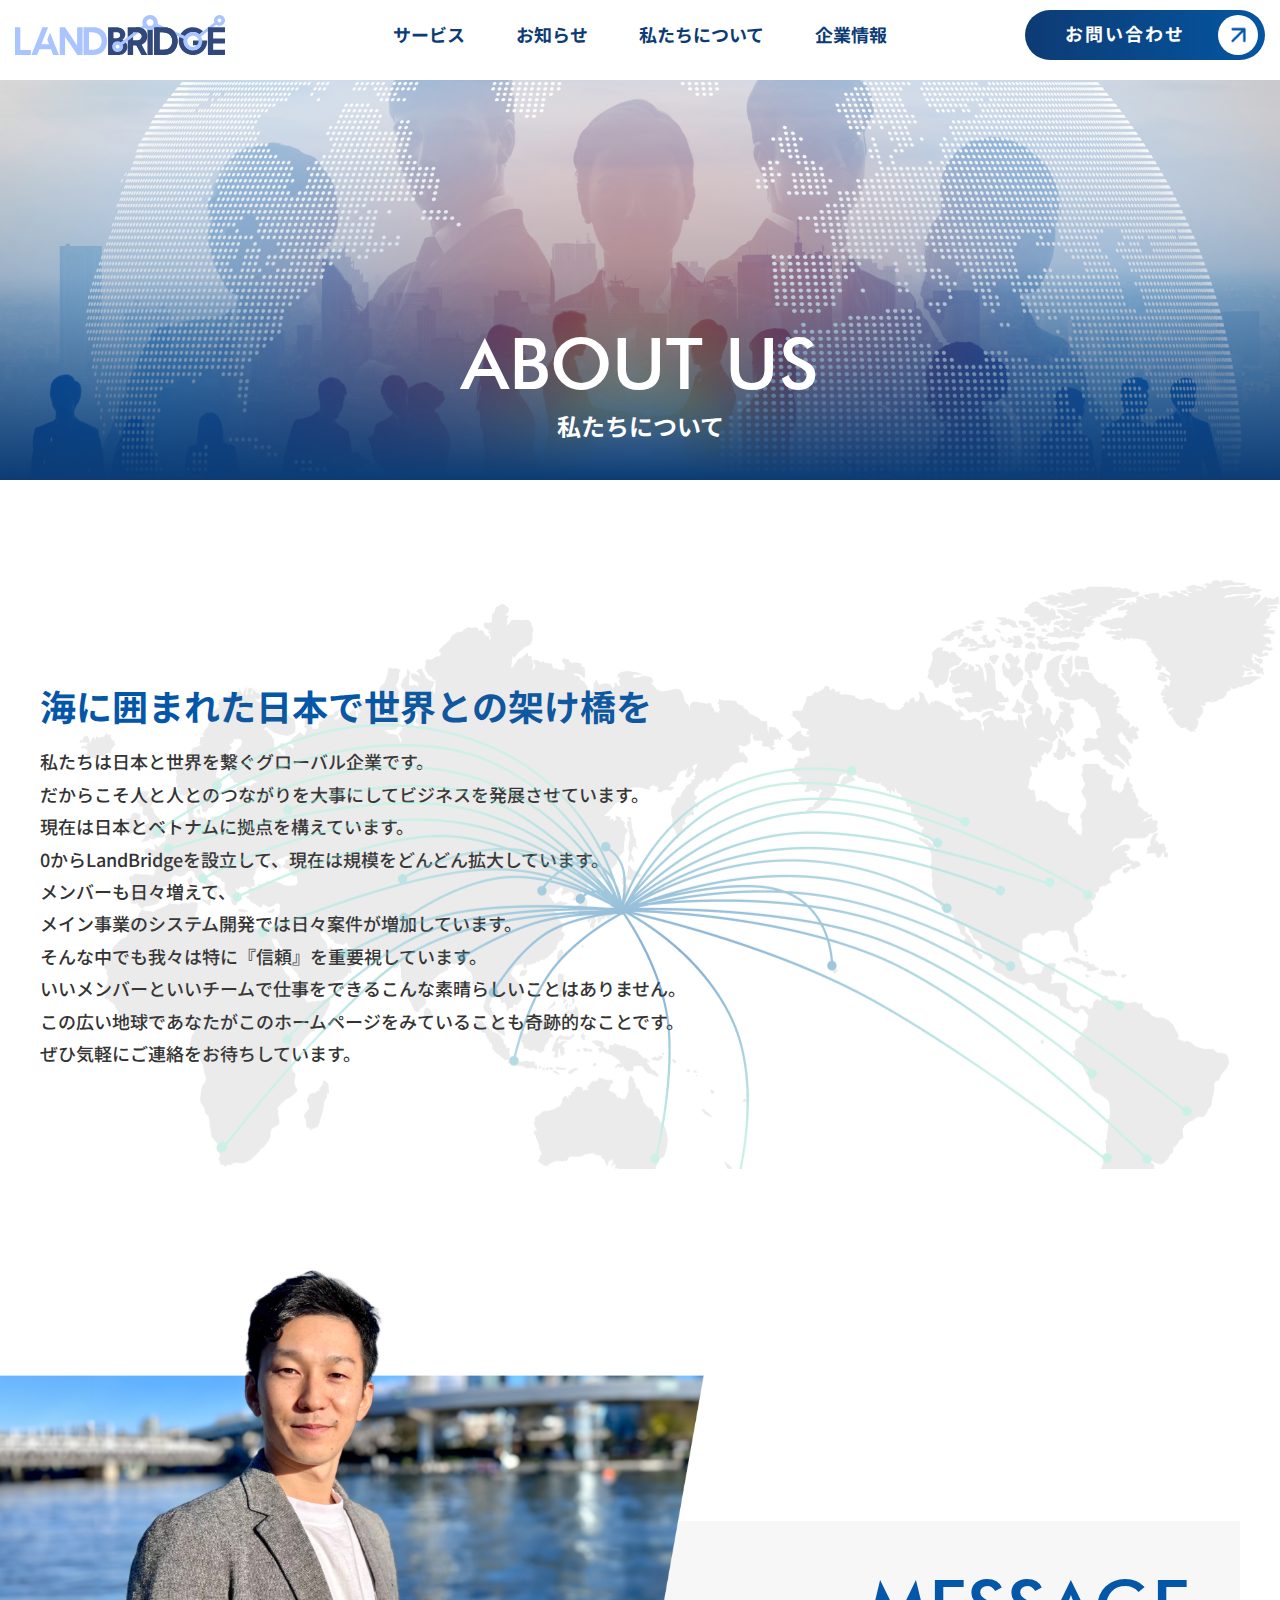
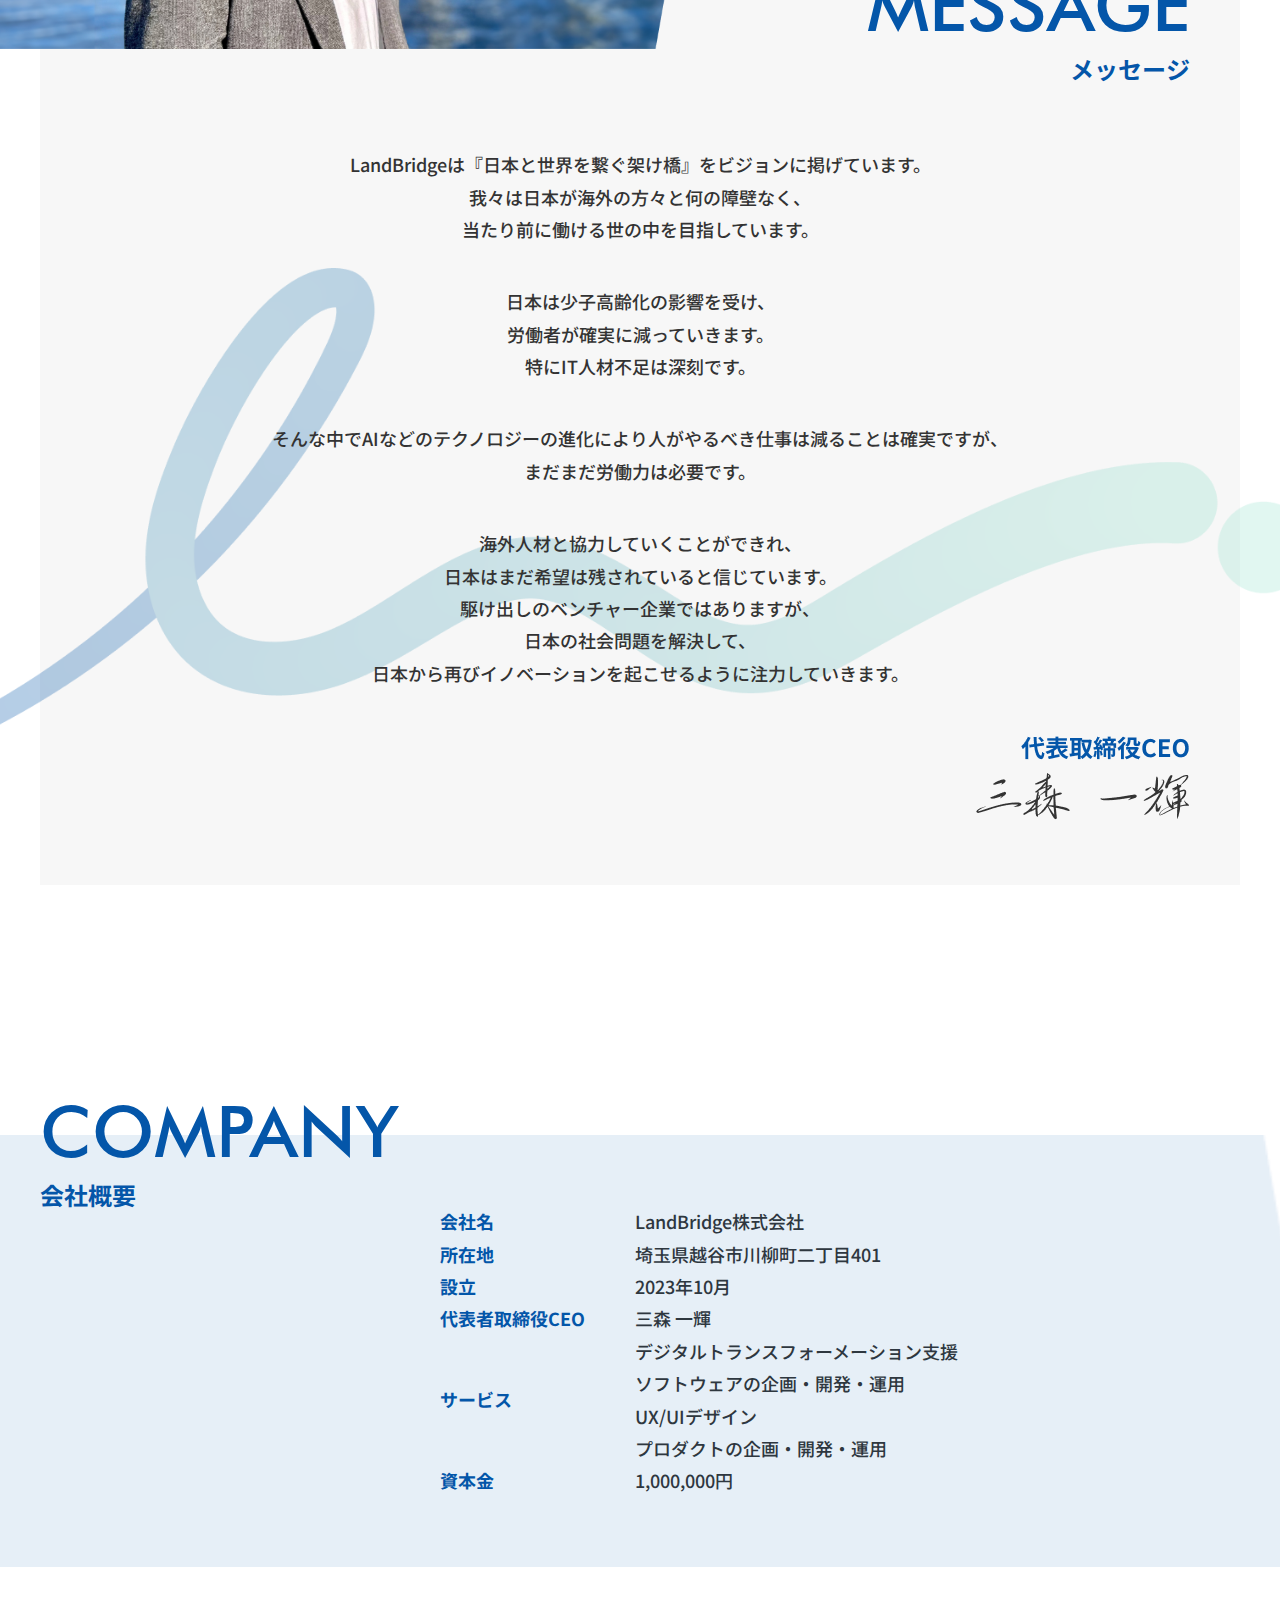
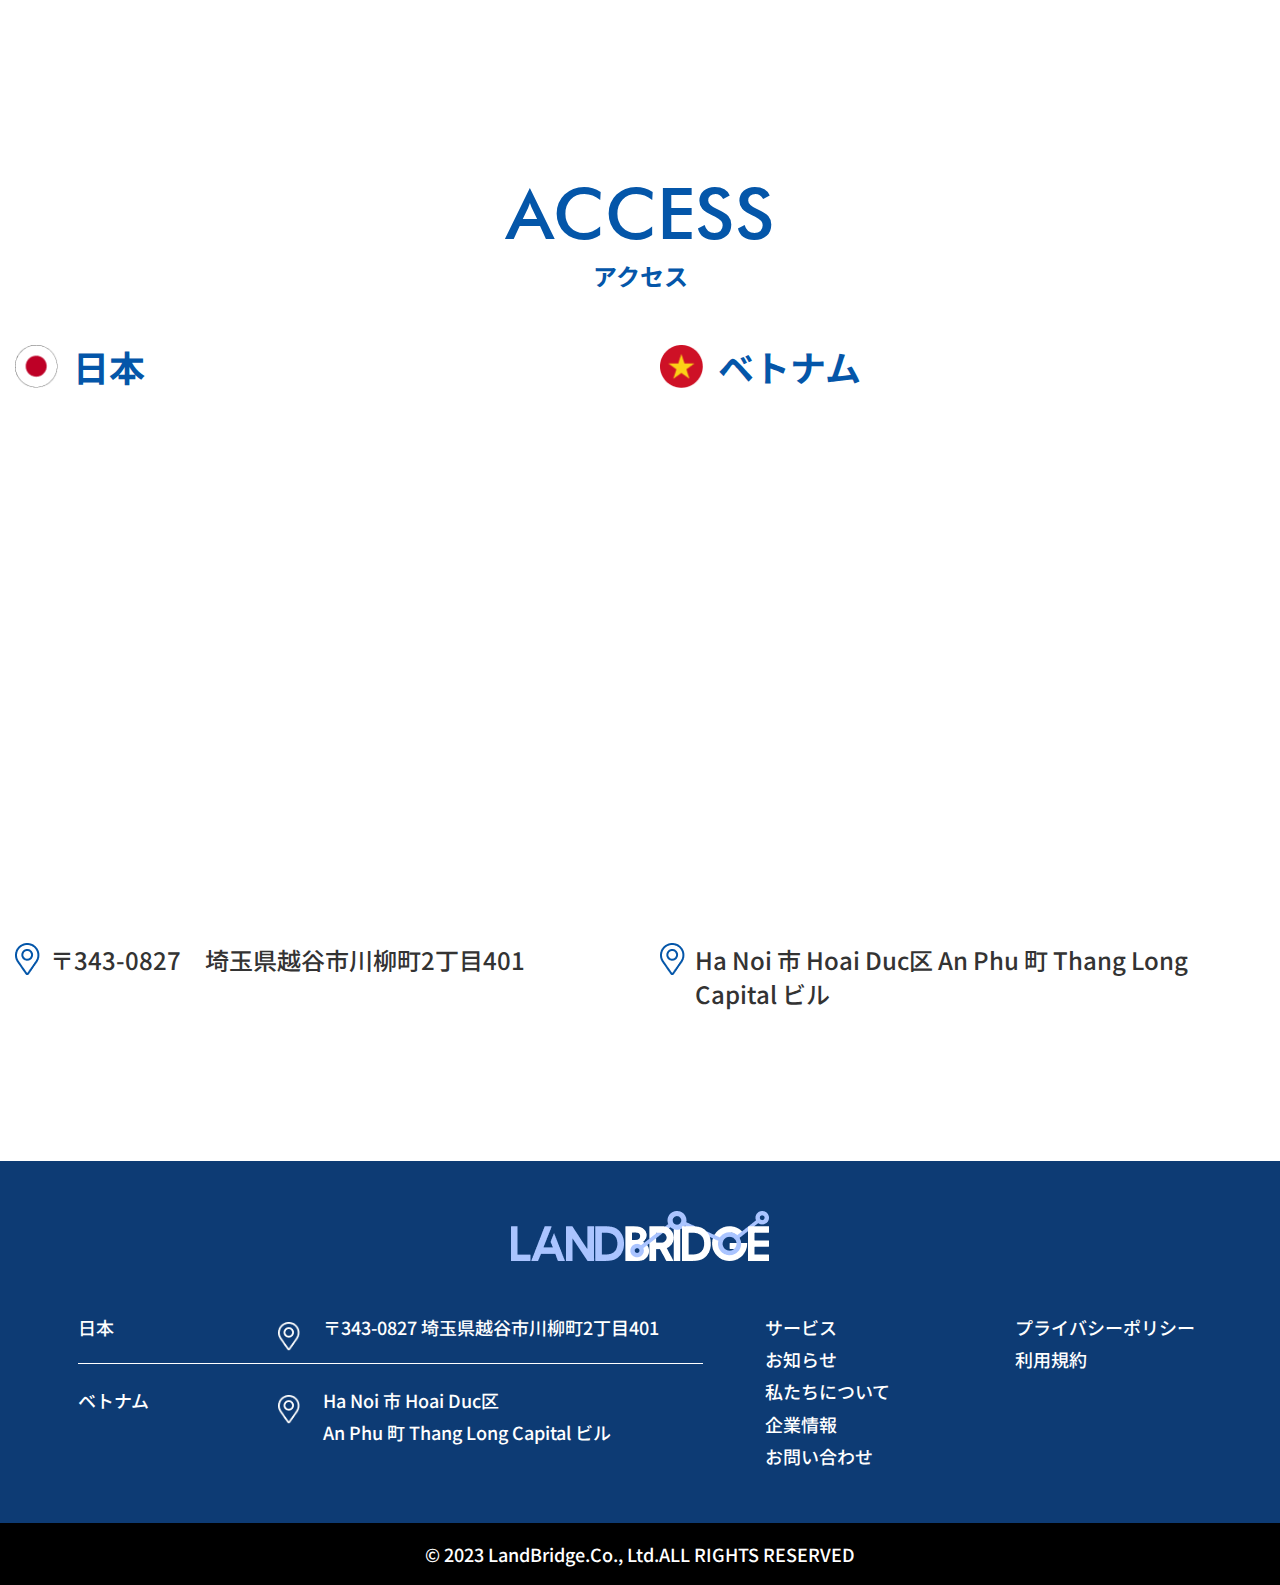
==== about/index.html @ 459a8572 "up" ====
<!DOCTYPE html>
<html lang="ja">
	<head>
		<meta charset="utf-8">
		<meta http-equiv="x-ua-compatible" content="ie=edge">
		<meta name="viewport" content="width=device-width,initial-scale=1,user-scalable=no">
		<title></title>
		<meta name="description" content="">
		<meta name="keywords" content="">
		<meta name="format-detection" content="telephone=no">
		<link type="text/css" rel="stylesheet" href="../css/slick-theme.css">
		<link type="text/css" rel="stylesheet" href="../css/slick.css">
		<link type="text/css" rel="stylesheet" href="../css/styles.css">
	</head>
	<body>
		<header id="header" class="header-page">
			<a href="../" class="header-logo">
				<img src="../img/common/logo.png" alt="img" class="logo-01">
				<img src="../img/common/logo-02.svg" alt="img" class="logo-02">
			</a>
			<a href="" class="c-btn"> お問い合わせ </a>
			<nav class="header-nav">
				<ul class="header-nav__menu">
					<li class="header-nav__menu-item">
						<a href="">サービス</a>
					</li>
					<li class="header-nav__menu-item">
						<a href="">お知らせ</a>
					</li>
					<li class="header-nav__menu-item">
						<a href="">私たちについて</a>
					</li>
					<li class="header-nav__menu-item">
						<a href="">企業情報</a>
					</li>
				</ul>
				<span class="header-nav__ttl">Menu</span>
			</nav>
			<span class="js-mobile">
				<span></span>
			</span>
		</header>
		<main class="page-about">
			<section class="sec-mv-page">
				<div class="mv-page__img">
					<img src="../img/about/mv.png" alt="img" class="pc">
					<img src="../img/about/mv-sp.png" alt="img" class="sp">
				</div>
				<h1 class="c-ttl__01 c-fc--white">
					<span class="c-ft--en">ABOUT US</span>
					<span class="c-ft--jp">私たちについて</span>
				</h1>
			</section>
			<section class="sec-about">
				<div class="inner">
					<div class="about-block c-txt__basic">
						<h2 class="c-ttl__02">海に囲まれた日本で世界との架け橋を</h2>
						<p> 私たちは日本と世界を繋ぐグローバル企業です。<br> だからこそ人と人とのつながりを大事にしてビジネスを発展させています。<br> 現在は日本とベトナムに拠点を構えています。<br> 0からLandBridgeを設立して、現在は規模をどんどん拡大しています。<br> メンバーも日々増えて、<br> メイン事業のシステム開発では日々案件が増加しています。<br> そんな中でも我々は特に『信頼』を重要視しています。<br> いいメンバーといいチームで仕事をできるこんな素晴らしいことはありません。<br> この広い地球であなたがこのホームページをみていることも奇跡的なことです。<br> ぜひ気軽にご連絡をお待ちしています。 </p>
					</div>
				</div>
			</section>
			<section class="sec-mesage">
				<div class="mesage-img">
					<img src="../img/about/mesage-img.png" alt="img">
				</div>
				<div class="inner">
					<div class="mesage-bock c-txt__basic">
						<h2 class="c-ttl__01">
							<span class="c-ft--en">MESSAGE</span>
							<span class="c-ft--jp">メッセージ</span>
						</h2>
						<p> LandBridgeは『日本と世界を繋ぐ架け橋』をビジョンに掲げています。<br> 我々は日本が海外の方々と何の障壁なく、<br> 当たり前に働ける世の中を目指しています。 </p>
						<p> 日本は少子高齢化の影響を受け、<br> 労働者が確実に減っていきます。<br> 特にIT人材不足は深刻です。 </p>
						<p> そんな中でAIなどのテクノロジーの進化により人がやるべき仕事は減ることは確実ですが、<br> まだまだ労働力は必要です。 </p>
						<p> 海外人材と協力していくことができれ、<br> 日本はまだ希望は残されていると信じています。<br> 駆け出しのベンチャー企業ではありますが、<br> 日本の社会問題を解決して、<br> 日本から再びイノベーションを起こせるように注力していきます。 </p>
						<span class="mesage-bock__name">
							<img src="../img/about/name.png" alt="img">
						</span>
					</div>
				</div>
			</section>
			<section class="sec-copany">
				<div class="inner">
					<div class="copany-block">
						<h2 class="c-ttl__01">
							<span class="c-ft--en">COMPANY</span>
							<span class="c-ft--jp">会社概要</span>
						</h2>
						<div class="copany-block__note c-txt__basic">
							<table>
								<tr>
									<th>会社名</th>
									<td>LandBridge株式会社</td>
								</tr>
								<tr>
									<th>所在地</th>
									<td>埼玉県越谷市川柳町二丁目401</td>
								</tr>
								<tr>
									<th>設立</th>
									<td>2023年10月</td>
								</tr>
								<tr>
									<th>代表者取締役CEO</th>
									<td>三森 一輝</td>
								</tr>
								<tr>
									<th>サービス</th>
									<td> デジタルトランスフォーメーション支援<br> ソフトウェアの企画・開発・運用<br> UX/UIデザイン<br> プロダクトの企画・開発・運用 </td>
								</tr>
								<tr>
									<th>資本金</th>
									<td>1,000,000円</td>
								</tr>
							</table>
						</div>
					</div>
				</div>
			</section>
			<section class="sec-access">
				<div class="inner">
					<h2 class="c-ttl__01">
						<span class="c-ft--en">ACCESS</span>
						<span class="c-ft--jp">アクセス</span>
					</h2>
					<div class="access-list">
						<div class="access-list__item">
							<h3 class="c-ttl__02">
								<img src="../img/about/jp.png" alt="jp"> 日本
							</h3>
							<iframe src="https://www.google.com/maps/embed?pb=!1m18!1m12!1m3!1d3233.23700871079!2d139.80793240000003!3d35.867708300000004!2m3!1f0!2f0!3f0!3m2!1i1024!2i768!4f13.1!3m3!1m2!1s0x601896ddf71a4ddb%3A0x102a767be778fdd7!2z5pel5pys44CB44CSMzQzLTA4Mjcg5Z-8546J55yM6LaK6LC35biC5bed5p-z55S677yS5LiB55uu77yU77yQ77yR!5e0!3m2!1sja!2s!4v1698592225369!5m2!1sja!2s" width="600" height="450" style="border:0;" allowfullscreen="" loading="lazy" referrerpolicy="no-referrer-when-downgrade"></iframe>
							<p>〒343-0827　埼玉県越谷市川柳町2丁目401</p>
						</div>
						<div class="access-list__item">
							<h3 class="c-ttl__02">
								<img src="../img/about/vn.png" alt="vn"> ベトナム
							</h3>
							<iframe src="https://www.google.com/maps/embed?pb=!1m14!1m8!1m3!1d3724.5871408661806!2d105.7221895!3d21.0091805!3m2!1i1024!2i768!4f13.1!3m3!1m2!1s0x3134538fb8d27185%3A0xceca270da7d542ef!2zQ2h1bmcgY8awIFRoxINuZyBMb25nIFZpY3RvcnksIMSQQ1QwOCwgQW4gUGjDuiwgSG_DoGkgxJDhu6ljLCBIw6AgTuG7mWk!5e0!3m2!1svi!2s!4v1698592757609!5m2!1svi!2s" width="600" height="450" style="border:0;" allowfullscreen="" loading="lazy" referrerpolicy="no-referrer-when-downgrade"></iframe>
							<p>Ha Noi 市 Hoai Duc区 An Phu 町 Thang Long Capital ビル</p>
						</div>
					</div>
				</div>
			</section>
		</main>
		<footer id="footer">
			<div class="inner">
				<a href="../" class="footer-logo">
					<img src="../img/common/logo.png" alt="img">
				</a>
				<div class="footer-note">
					<dl>
						<dt> 日本 </dt>
						<dd>
							<p><img src="../img/common/maps.png" alt="img" width="22">〒343-0827 埼玉県越谷市川柳町2丁目401</p>
						</dd>
					</dl>
					<dl>
						<dt> ベトナム </dt>
						<dd>
							<p>
								<img src="../img/common/maps.png" alt="img" width="22"> Ha Noi 市 Hoai Duc区<br> An Phu 町 Thang Long Capital ビル
							</p>
						</dd>
					</dl>
				</div>
				<div class="footer-menu">
					<ul>
						<li><a href="">サービス</a></li>
						<li><a href="">お知らせ</a></li>
						<li><a href="">私たちについて</a></li>
						<li><a href="">企業情報</a></li>
						<li><a href="">お問い合わせ</a></li>
					</ul>
					<ul>
						<li><a href="">プライバシーポリシー</a></li>
						<li><a href="">利用規約</a></li>
					</ul>
				</div>
			</div>
			<div class="copyright c-al--c"> © 2023 LandBridge.Co., Ltd.<br class="sp">ALL RIGHTS RESERVED </div>
		</footer>
		<script src="../js/jquery-3.6.0.min.js"></script>
		<script src="../js/slick.min.js"></script>
		<script src="../js/jquery.matchHeight-min.js"></script>
		<script src="../js/setting.js"></script>
	</body>
</html>
---- css/styles.css ----
@import url("https://fonts.googleapis.com/css2?family=Noto+Sans+JP:wght@100;200;300;400;500;600;700;800;900&display=swap");@import url("https://fonts.googleapis.com/css2?family=Noto+Serif+JP:wght@200;300;400;500;600;700;900&display=swap");html{overflow-y:scroll;overflow-x:hidden;font-size:10px;-ms-text-size-adjust:100%;-webkit-text-size-adjust:100%}blockquote,body,code,dd,div,dl,dt,fieldset,form,h1,h2,h3,h4,h5,h6,input,legend,li,ol,p,pre,td,textarea,th,ul{margin:0;padding:0}*{box-sizing:border-box}table{border-collapse:collapse;border-spacing:0}fieldset,img{border:0}img{vertical-align:middle;max-width:100%;height:auto}address,caption,cite,code,dfn,var{font-style:normal;font-weight:400}li{list-style:none}caption,th{text-align:left}h1,h2,h3,h4,h5,h6{font-size:100%;font-weight:400}q:after,q:before{content:""}abbr,acronym{border:0;font-variant:normal}sup{vertical-align:text-top}sub{vertical-align:text-bottom}button,input,select,textarea{font-family:inherit;font-size:inherit;font-weight:inherit;outline:none;-webkit-appearance:none;-moz-appearance:none;appearance:none}input,select,textarea{*font-size:100%}legend{color:#000}del,ins{text-decoration:none}main{display:block}section{position:relative}@font-face{font-family:Futura Md BT;src:url(../fonts/FuturaBT-Medium.eot);src:url(../fonts/FuturaBT-Medium.eot?#iefix) format("embedded-opentype"),url(../fonts/FuturaBT-Medium.woff2) format("woff2"),url(../fonts/FuturaBT-Medium.woff) format("woff"),url(../fonts/FuturaBT-Medium.ttf) format("truetype"),url(../fonts/FuturaBT-Medium.svg#FuturaBT-Medium) format("svg");font-weight:500;font-style:normal;font-display:swap}@media screen and (min-width:835px){.mbpc-1{margin-bottom:1px!important}}@media screen and (max-width:834px){.mbsp-1{margin-bottom:1px!important}}@media screen and (min-width:835px){.mbpc-2{margin-bottom:2px!important}}@media screen and (max-width:834px){.mbsp-2{margin-bottom:2px!important}}@media screen and (min-width:835px){.mbpc-3{margin-bottom:3px!important}}@media screen and (max-width:834px){.mbsp-3{margin-bottom:3px!important}}@media screen and (min-width:835px){.mbpc-4{margin-bottom:4px!important}}@media screen and (max-width:834px){.mbsp-4{margin-bottom:4px!important}}@media screen and (min-width:835px){.mbpc-5{margin-bottom:5px!important}}@media screen and (max-width:834px){.mbsp-5{margin-bottom:5px!important}}@media screen and (min-width:835px){.mbpc-6{margin-bottom:6px!important}}@media screen and (max-width:834px){.mbsp-6{margin-bottom:6px!important}}@media screen and (min-width:835px){.mbpc-7{margin-bottom:7px!important}}@media screen and (max-width:834px){.mbsp-7{margin-bottom:7px!important}}@media screen and (min-width:835px){.mbpc-8{margin-bottom:8px!important}}@media screen and (max-width:834px){.mbsp-8{margin-bottom:8px!important}}@media screen and (min-width:835px){.mbpc-9{margin-bottom:9px!important}}@media screen and (max-width:834px){.mbsp-9{margin-bottom:9px!important}}@media screen and (min-width:835px){.mbpc-10{margin-bottom:10px!important}}@media screen and (max-width:834px){.mbsp-10{margin-bottom:10px!important}}@media screen and (min-width:835px){.mbpc-11{margin-bottom:11px!important}}@media screen and (max-width:834px){.mbsp-11{margin-bottom:11px!important}}@media screen and (min-width:835px){.mbpc-12{margin-bottom:12px!important}}@media screen and (max-width:834px){.mbsp-12{margin-bottom:12px!important}}@media screen and (min-width:835px){.mbpc-13{margin-bottom:13px!important}}@media screen and (max-width:834px){.mbsp-13{margin-bottom:13px!important}}@media screen and (min-width:835px){.mbpc-14{margin-bottom:14px!important}}@media screen and (max-width:834px){.mbsp-14{margin-bottom:14px!important}}@media screen and (min-width:835px){.mbpc-15{margin-bottom:15px!important}}@media screen and (max-width:834px){.mbsp-15{margin-bottom:15px!important}}@media screen and (min-width:835px){.mbpc-16{margin-bottom:16px!important}}@media screen and (max-width:834px){.mbsp-16{margin-bottom:16px!important}}@media screen and (min-width:835px){.mbpc-17{margin-bottom:17px!important}}@media screen and (max-width:834px){.mbsp-17{margin-bottom:17px!important}}@media screen and (min-width:835px){.mbpc-18{margin-bottom:18px!important}}@media screen and (max-width:834px){.mbsp-18{margin-bottom:18px!important}}@media screen and (min-width:835px){.mbpc-19{margin-bottom:19px!important}}@media screen and (max-width:834px){.mbsp-19{margin-bottom:19px!important}}@media screen and (min-width:835px){.mbpc-20{margin-bottom:20px!important}}@media screen and (max-width:834px){.mbsp-20{margin-bottom:20px!important}}@media screen and (min-width:835px){.mbpc-21{margin-bottom:21px!important}}@media screen and (max-width:834px){.mbsp-21{margin-bottom:21px!important}}@media screen and (min-width:835px){.mbpc-22{margin-bottom:22px!important}}@media screen and (max-width:834px){.mbsp-22{margin-bottom:22px!important}}@media screen and (min-width:835px){.mbpc-23{margin-bottom:23px!important}}@media screen and (max-width:834px){.mbsp-23{margin-bottom:23px!important}}@media screen and (min-width:835px){.mbpc-24{margin-bottom:24px!important}}@media screen and (max-width:834px){.mbsp-24{margin-bottom:24px!important}}@media screen and (min-width:835px){.mbpc-25{margin-bottom:25px!important}}@media screen and (max-width:834px){.mbsp-25{margin-bottom:25px!important}}@media screen and (min-width:835px){.mbpc-26{margin-bottom:26px!important}}@media screen and (max-width:834px){.mbsp-26{margin-bottom:26px!important}}@media screen and (min-width:835px){.mbpc-27{margin-bottom:27px!important}}@media screen and (max-width:834px){.mbsp-27{margin-bottom:27px!important}}@media screen and (min-width:835px){.mbpc-28{margin-bottom:28px!important}}@media screen and (max-width:834px){.mbsp-28{margin-bottom:28px!important}}@media screen and (min-width:835px){.mbpc-29{margin-bottom:29px!important}}@media screen and (max-width:834px){.mbsp-29{margin-bottom:29px!important}}@media screen and (min-width:835px){.mbpc-30{margin-bottom:30px!important}}@media screen and (max-width:834px){.mbsp-30{margin-bottom:30px!important}}@media screen and (min-width:835px){.mbpc-31{margin-bottom:31px!important}}@media screen and (max-width:834px){.mbsp-31{margin-bottom:31px!important}}@media screen and (min-width:835px){.mbpc-32{margin-bottom:32px!important}}@media screen and (max-width:834px){.mbsp-32{margin-bottom:32px!important}}@media screen and (min-width:835px){.mbpc-33{margin-bottom:33px!important}}@media screen and (max-width:834px){.mbsp-33{margin-bottom:33px!important}}@media screen and (min-width:835px){.mbpc-34{margin-bottom:34px!important}}@media screen and (max-width:834px){.mbsp-34{margin-bottom:34px!important}}@media screen and (min-width:835px){.mbpc-35{margin-bottom:35px!important}}@media screen and (max-width:834px){.mbsp-35{margin-bottom:35px!important}}@media screen and (min-width:835px){.mbpc-36{margin-bottom:36px!important}}@media screen and (max-width:834px){.mbsp-36{margin-bottom:36px!important}}@media screen and (min-width:835px){.mbpc-37{margin-bottom:37px!important}}@media screen and (max-width:834px){.mbsp-37{margin-bottom:37px!important}}@media screen and (min-width:835px){.mbpc-38{margin-bottom:38px!important}}@media screen and (max-width:834px){.mbsp-38{margin-bottom:38px!important}}@media screen and (min-width:835px){.mbpc-39{margin-bottom:39px!important}}@media screen and (max-width:834px){.mbsp-39{margin-bottom:39px!important}}@media screen and (min-width:835px){.mbpc-40{margin-bottom:40px!important}}@media screen and (max-width:834px){.mbsp-40{margin-bottom:40px!important}}@media screen and (min-width:835px){.mbpc-41{margin-bottom:41px!important}}@media screen and (max-width:834px){.mbsp-41{margin-bottom:41px!important}}@media screen and (min-width:835px){.mbpc-42{margin-bottom:42px!important}}@media screen and (max-width:834px){.mbsp-42{margin-bottom:42px!important}}@media screen and (min-width:835px){.mbpc-43{margin-bottom:43px!important}}@media screen and (max-width:834px){.mbsp-43{margin-bottom:43px!important}}@media screen and (min-width:835px){.mbpc-44{margin-bottom:44px!important}}@media screen and (max-width:834px){.mbsp-44{margin-bottom:44px!important}}@media screen and (min-width:835px){.mbpc-45{margin-bottom:45px!important}}@media screen and (max-width:834px){.mbsp-45{margin-bottom:45px!important}}@media screen and (min-width:835px){.mbpc-46{margin-bottom:46px!important}}@media screen and (max-width:834px){.mbsp-46{margin-bottom:46px!important}}@media screen and (min-width:835px){.mbpc-47{margin-bottom:47px!important}}@media screen and (max-width:834px){.mbsp-47{margin-bottom:47px!important}}@media screen and (min-width:835px){.mbpc-48{margin-bottom:48px!important}}@media screen and (max-width:834px){.mbsp-48{margin-bottom:48px!important}}@media screen and (min-width:835px){.mbpc-49{margin-bottom:49px!important}}@media screen and (max-width:834px){.mbsp-49{margin-bottom:49px!important}}@media screen and (min-width:835px){.mbpc-50{margin-bottom:50px!important}}@media screen and (max-width:834px){.mbsp-50{margin-bottom:50px!important}}@media screen and (min-width:835px){.mbpc-51{margin-bottom:51px!important}}@media screen and (max-width:834px){.mbsp-51{margin-bottom:51px!important}}@media screen and (min-width:835px){.mbpc-52{margin-bottom:52px!important}}@media screen and (max-width:834px){.mbsp-52{margin-bottom:52px!important}}@media screen and (min-width:835px){.mbpc-53{margin-bottom:53px!important}}@media screen and (max-width:834px){.mbsp-53{margin-bottom:53px!important}}@media screen and (min-width:835px){.mbpc-54{margin-bottom:54px!important}}@media screen and (max-width:834px){.mbsp-54{margin-bottom:54px!important}}@media screen and (min-width:835px){.mbpc-55{margin-bottom:55px!important}}@media screen and (max-width:834px){.mbsp-55{margin-bottom:55px!important}}@media screen and (min-width:835px){.mbpc-56{margin-bottom:56px!important}}@media screen and (max-width:834px){.mbsp-56{margin-bottom:56px!important}}@media screen and (min-width:835px){.mbpc-57{margin-bottom:57px!important}}@media screen and (max-width:834px){.mbsp-57{margin-bottom:57px!important}}@media screen and (min-width:835px){.mbpc-58{margin-bottom:58px!important}}@media screen and (max-width:834px){.mbsp-58{margin-bottom:58px!important}}@media screen and (min-width:835px){.mbpc-59{margin-bottom:59px!important}}@media screen and (max-width:834px){.mbsp-59{margin-bottom:59px!important}}@media screen and (min-width:835px){.mbpc-60{margin-bottom:60px!important}}@media screen and (max-width:834px){.mbsp-60{margin-bottom:60px!important}}@media screen and (min-width:835px){.mbpc-61{margin-bottom:61px!important}}@media screen and (max-width:834px){.mbsp-61{margin-bottom:61px!important}}@media screen and (min-width:835px){.mbpc-62{margin-bottom:62px!important}}@media screen and (max-width:834px){.mbsp-62{margin-bottom:62px!important}}@media screen and (min-width:835px){.mbpc-63{margin-bottom:63px!important}}@media screen and (max-width:834px){.mbsp-63{margin-bottom:63px!important}}@media screen and (min-width:835px){.mbpc-64{margin-bottom:64px!important}}@media screen and (max-width:834px){.mbsp-64{margin-bottom:64px!important}}@media screen and (min-width:835px){.mbpc-65{margin-bottom:65px!important}}@media screen and (max-width:834px){.mbsp-65{margin-bottom:65px!important}}@media screen and (min-width:835px){.mbpc-66{margin-bottom:66px!important}}@media screen and (max-width:834px){.mbsp-66{margin-bottom:66px!important}}@media screen and (min-width:835px){.mbpc-67{margin-bottom:67px!important}}@media screen and (max-width:834px){.mbsp-67{margin-bottom:67px!important}}@media screen and (min-width:835px){.mbpc-68{margin-bottom:68px!important}}@media screen and (max-width:834px){.mbsp-68{margin-bottom:68px!important}}@media screen and (min-width:835px){.mbpc-69{margin-bottom:69px!important}}@media screen and (max-width:834px){.mbsp-69{margin-bottom:69px!important}}@media screen and (min-width:835px){.mbpc-70{margin-bottom:70px!important}}@media screen and (max-width:834px){.mbsp-70{margin-bottom:70px!important}}@media screen and (min-width:835px){.mbpc-71{margin-bottom:71px!important}}@media screen and (max-width:834px){.mbsp-71{margin-bottom:71px!important}}@media screen and (min-width:835px){.mbpc-72{margin-bottom:72px!important}}@media screen and (max-width:834px){.mbsp-72{margin-bottom:72px!important}}@media screen and (min-width:835px){.mbpc-73{margin-bottom:73px!important}}@media screen and (max-width:834px){.mbsp-73{margin-bottom:73px!important}}@media screen and (min-width:835px){.mbpc-74{margin-bottom:74px!important}}@media screen and (max-width:834px){.mbsp-74{margin-bottom:74px!important}}@media screen and (min-width:835px){.mbpc-75{margin-bottom:75px!important}}@media screen and (max-width:834px){.mbsp-75{margin-bottom:75px!important}}@media screen and (min-width:835px){.mbpc-76{margin-bottom:76px!important}}@media screen and (max-width:834px){.mbsp-76{margin-bottom:76px!important}}@media screen and (min-width:835px){.mbpc-77{margin-bottom:77px!important}}@media screen and (max-width:834px){.mbsp-77{margin-bottom:77px!important}}@media screen and (min-width:835px){.mbpc-78{margin-bottom:78px!important}}@media screen and (max-width:834px){.mbsp-78{margin-bottom:78px!important}}@media screen and (min-width:835px){.mbpc-79{margin-bottom:79px!important}}@media screen and (max-width:834px){.mbsp-79{margin-bottom:79px!important}}@media screen and (min-width:835px){.mbpc-80{margin-bottom:80px!important}}@media screen and (max-width:834px){.mbsp-80{margin-bottom:80px!important}}@media screen and (min-width:835px){.mbpc-81{margin-bottom:81px!important}}@media screen and (max-width:834px){.mbsp-81{margin-bottom:81px!important}}@media screen and (min-width:835px){.mbpc-82{margin-bottom:82px!important}}@media screen and (max-width:834px){.mbsp-82{margin-bottom:82px!important}}@media screen and (min-width:835px){.mbpc-83{margin-bottom:83px!important}}@media screen and (max-width:834px){.mbsp-83{margin-bottom:83px!important}}@media screen and (min-width:835px){.mbpc-84{margin-bottom:84px!important}}@media screen and (max-width:834px){.mbsp-84{margin-bottom:84px!important}}@media screen and (min-width:835px){.mbpc-85{margin-bottom:85px!important}}@media screen and (max-width:834px){.mbsp-85{margin-bottom:85px!important}}@media screen and (min-width:835px){.mbpc-86{margin-bottom:86px!important}}@media screen and (max-width:834px){.mbsp-86{margin-bottom:86px!important}}@media screen and (min-width:835px){.mbpc-87{margin-bottom:87px!important}}@media screen and (max-width:834px){.mbsp-87{margin-bottom:87px!important}}@media screen and (min-width:835px){.mbpc-88{margin-bottom:88px!important}}@media screen and (max-width:834px){.mbsp-88{margin-bottom:88px!important}}@media screen and (min-width:835px){.mbpc-89{margin-bottom:89px!important}}@media screen and (max-width:834px){.mbsp-89{margin-bottom:89px!important}}@media screen and (min-width:835px){.mbpc-90{margin-bottom:90px!important}}@media screen and (max-width:834px){.mbsp-90{margin-bottom:90px!important}}@media screen and (min-width:835px){.mbpc-91{margin-bottom:91px!important}}@media screen and (max-width:834px){.mbsp-91{margin-bottom:91px!important}}@media screen and (min-width:835px){.mbpc-92{margin-bottom:92px!important}}@media screen and (max-width:834px){.mbsp-92{margin-bottom:92px!important}}@media screen and (min-width:835px){.mbpc-93{margin-bottom:93px!important}}@media screen and (max-width:834px){.mbsp-93{margin-bottom:93px!important}}@media screen and (min-width:835px){.mbpc-94{margin-bottom:94px!important}}@media screen and (max-width:834px){.mbsp-94{margin-bottom:94px!important}}@media screen and (min-width:835px){.mbpc-95{margin-bottom:95px!important}}@media screen and (max-width:834px){.mbsp-95{margin-bottom:95px!important}}@media screen and (min-width:835px){.mbpc-96{margin-bottom:96px!important}}@media screen and (max-width:834px){.mbsp-96{margin-bottom:96px!important}}@media screen and (min-width:835px){.mbpc-97{margin-bottom:97px!important}}@media screen and (max-width:834px){.mbsp-97{margin-bottom:97px!important}}@media screen and (min-width:835px){.mbpc-98{margin-bottom:98px!important}}@media screen and (max-width:834px){.mbsp-98{margin-bottom:98px!important}}@media screen and (min-width:835px){.mbpc-99{margin-bottom:99px!important}}@media screen and (max-width:834px){.mbsp-99{margin-bottom:99px!important}}@media screen and (min-width:835px){.mbpc-100{margin-bottom:100px!important}}@media screen and (max-width:834px){.mbsp-100{margin-bottom:100px!important}}.mb0{margin-bottom:0!important}body{color:#333;font-family:Noto Sans JP,sans-serif;font-weight:500;font-size:100%;-webkit-font-smoothing:antialiased;line-height:1.4;overflow-x:hidden;position:relative}a{color:#0072f8;text-decoration:none;-webkit-backface-visibility:hidden;transition:all .3s ease}a:hover{opacity:.7}@media (-ms-high-contrast:active),(-ms-high-contrast:none){a{display:inline-block}}@media screen and (min-width:835px){a[href^=tel]{pointer-events:none}}@media screen and (max-width:834px){a{-webkit-tap-highlight-color:transparent}}.clearfix{*zoom:1}.clearfix:after,.clearfix:before{content:"";display:table}.clearfix:after{clear:both}@media screen and (max-width:834px){.pc{display:none!important}}@media screen and (max-width:1024px){.pc-ipd{display:none!important}}@media screen and (max-width:990px){.pc-lg{display:none!important}}@media screen and (max-width:640px){.pc-sm{display:none!important}}@media screen and (max-width:374px){.pc-xs{display:none!important}}@media screen and (min-width:835px){.sp{display:none!important}}@media screen and (min-width:1025px){.sp-ipd{display:none!important}}@media screen and (min-width:991px){.sp-lg{display:none!important}}@media screen and (min-width:641px){.sp-sm{display:none!important}}.u-fn-hover{display:inline-block}@media screen and (min-width:835px){.u-fn-hover{transition:all .2s}.u-fn-hover:hover{opacity:.7}}.u-pull--left{margin-left:calc((100vw - 100%) / 2 * -1)}.u-pull--right{margin-right:calc((100vw - 100%) / 2 * -1)}.c-fc--white{color:#fff!important}.c-fc--black{color:#000!important}.c-ft--en{font-family:Futura Md BT,serif}.c-ft--jp{font-family:Noto Sans JP,sans-serif}.c-fw--lt{font-weight:300!important}.c-fw--rg{font-weight:400!important}.c-fw--md{font-weight:500!important}.c-fw--sbd{font-weight:600!important}.c-fw--bd{font-weight:700!important}.c-fw--bk{font-weight:900!important}.c-tx--v{-ms-writing-mode:tb-rl;writing-mode:vertical-rl}@media screen and (min-width:835px){.c-tx--v-pc{-ms-writing-mode:tb-rl;writing-mode:vertical-rl}}.c-al--c{text-align:center!important}.c-al--r{text-align:right!important}.c-al--l{text-align:left!important}.c-pull--left{margin-left:calc((100vw - 100%) / 2 * -1)}.c-pull--right{margin-right:calc((100vw - 100%) / 2 * -1)}.c-txt__basic{font-size:2.1rem;line-height:1.8;text-align:justify}@media screen and (max-width:1440px){.c-txt__basic{font-size:1.8rem}}@media screen and (max-width:834px){.c-txt__basic{font-size:1.4rem}}.c-txt__basic p{margin-bottom:40px}@media screen and (max-width:834px){.c-txt__basic p{margin-bottom:15px}}.c-txt__basic p:last-child{margin-bottom:0}.c-ttl__01{display:block;text-align:center;position:relative;line-height:1.3;color:#0456a9;font-weight:700;margin-bottom:50px}@media screen and (max-width:834px){.c-ttl__01{margin-bottom:20px}}.c-ttl__01 span{display:block}.c-ttl__01 .c-ft--en{font-size:7.2rem;font-weight:500;text-transform:uppercase}@media screen and (max-width:1245px){.c-ttl__01 .c-ft--en{font-size:4.6rem}}@media screen and (max-width:834px){.c-ttl__01 .c-ft--en{font-size:2.4rem}}.c-ttl__01 .c-ft--jp{font-size:2.4rem}@media screen and (max-width:1245px){.c-ttl__01 .c-ft--jp{font-size:1.8rem}}@media screen and (max-width:834px){.c-ttl__01 .c-ft--jp{font-size:1.4rem}}.c-ttl__02{display:block;font-size:3.6rem;line-height:1.4;font-weight:700;color:#0456a9;margin-bottom:15px}@media screen and (max-width:1245px){.c-ttl__02{font-size:2.8rem}}@media screen and (max-width:834px){.c-ttl__02{font-size:2.4rem}}.c-btn{display:-ms-flexbox;display:flex;-ms-flex-pack:center;justify-content:center;-ms-flex-align:center;align-items:center;-ms-flex-wrap:wrap;flex-wrap:wrap;width:100%;max-width:300px;height:64px;margin:0 auto;border-radius:60px;font-size:2.4rem;letter-spacing:2px;font-weight:700;color:#fff;background:#0d3b74;background:linear-gradient(90deg,#0d3b74,#0456a2);cursor:pointer;border:none;position:relative;padding:0 40px 4px 0}@media screen and (max-width:1440px){.c-btn{max-width:240px;height:50px;font-size:1.8rem}}@media screen and (max-width:834px){.c-btn{font-size:1.8rem;max-width:200px;height:40px;padding:0 14px 4px 0}}.c-btn:before{content:"";width:50px;height:50px;border-radius:50%;background:#fff;position:absolute;right:10px;top:50%;transform:translateY(-50%)}@media screen and (max-width:1440px){.c-btn:before{width:40px;height:40px;right:7px}}@media screen and (max-width:834px){.c-btn:before{width:34px;height:34px;right:4px}}.c-btn:after{content:"";width:18px;height:18px;background:url(../img/common/links.png) no-repeat;background-size:100%;position:absolute;right:25px;top:50%;transform:translateY(-50%)}@media screen and (max-width:1440px){.c-btn:after{width:15px;height:15px;right:19px}}@media screen and (max-width:834px){.c-btn:after{width:11px;height:11px;right:16px}}.js-scrollin{opacity:0;transform:translateY(70px)}.js-scrollin.active{opacity:1;transform:translate(0);transition:.7s cubic-bezier(.25,.46,.45,.94)}main{padding-top:80px}@media screen and (max-width:1024px){main{padding-top:52px}}main.page-index{padding-top:0}.inner{display:block;max-width:1230px;padding:0 15px;margin:0 auto}.heading{position:absolute;bottom:30px;left:20px;-ms-writing-mode:tb-rl;writing-mode:vertical-rl;font-size:1.4rem;font-weight:500;color:#0456a9;padding:50px 0 0;overflow:hidden;letter-spacing:1px}.heading:before{width:2px;height:50px;top:0}.heading:after,.heading:before{content:"";position:absolute;left:0;right:0;margin:0 auto;background:#0456a9}.heading:after{width:10px;height:10px;border-radius:50%;animation:a 1s infinite}.heading span{position:relative;background:#fff;z-index:1;padding:10px 0 0}.heading-block{display:block;background:linear-gradient(90deg,#0456a9 20%,#98e2cf);-webkit-background-clip:text;-webkit-text-fill-color:transparent;font-size:7.2rem;line-height:1.3;position:relative;z-index:1;margin-bottom:40px}@media screen and (max-width:834px){.heading-block{font-size:2.4rem;margin-bottom:20px;text-align:center}}.mv-page__img{position:relative}.mv-page__img img{width:100%}.form-control{display:block;width:100%;height:60px;background:#fff;border:2px solid #e2e8f0;padding:5px 15px;font-size:2.1rem;margin-bottom:15px}@media screen and (max-width:834px){.form-control{font-size:1.4rem;padding:0 10px;height:40px;border:1px solid #e2e8f0;margin-bottom:7px}}.form-control:last-child{margin-bottom:0}.form-control:focus{border-color:#66afe9;outline:0;box-shadow:inset 0 1px 1px rgba(0,0,0,.075),0 0 8px rgba(102,175,233,.6)}.form-control::-webkit-input-placeholder{color:#cbd4e1}.form-control:-moz-placeholder,.form-control::-moz-placeholder{color:#cbd4e1}.form-control:-ms-input-placeholder{color:#cbd4e1}.form-control--error{border:2px solid #ed2649}@media screen and (max-width:834px){.form-control--error{border:1px solid #ed2649}}textarea.form-control{height:222px;-webkit-appearance:none;-moz-appearance:none;appearance:none;resize:none}@media screen and (max-width:834px){textarea.form-control{height:100px}}.pure-list{display:-ms-flexbox;display:flex;-ms-flex-wrap:wrap;flex-wrap:wrap;margin-bottom:35px}@media screen and (max-width:834px){.pure-list{margin-bottom:28px}}.pure-list li{margin-right:39px}@media screen and (max-width:834px){.pure-list li{width:100%;margin:0 0 2px}}.pure-list li:last-child{margin-right:0}.pure-list__input{position:relative}.pure-list__input input{position:absolute;top:0;left:0;right:0;bottom:0;z-index:1;opacity:0;cursor:pointer}.pure-list__input input[type=checkbox]+span:after{background-color:transparent;top:50%;left:4px;width:8px;height:3px;margin-top:-4px;border-style:solid;border-color:#fff;border-width:0 0 3px 3px;-o-border-image:none;border-image:none;transform:rotate(-45deg) scale(0)}.pure-list__input input[type=checkbox]:checked+span:after{content:"";transform:rotate(-45deg) scale(1);transition:transform .2s ease-out}.pure-list__input input[type=checkbox]:checked+span:before{animation:borderscale .2s ease-in;background:#4f8196}.pure-list__input input[type=radio]+span:after,.pure-list__input input[type=radio]+span:before{border-radius:50%}.pure-list__input input[type=radio]:checked+span:before{animation:borderscale .3s ease-in}.pure-list__input input[type=radio]:checked+span:after{transform:scale(1)}.pure-list__input span{display:block;position:relative;padding:10px 0 10px 40px;vertical-align:middle;-webkit-user-select:none;-moz-user-select:none;-ms-user-select:none;user-select:none;cursor:pointer}.pure-list__input span:before{content:"";position:absolute;top:12px;left:0;width:24px;height:24px;background:#ededed;border:1px solid #718cc7;text-align:center;transition:all .3s ease;border-radius:3px}.pure-list__input span:after{content:"";background-color:#718cc7;position:absolute;top:18px;left:6px;width:14px;height:14px;transform:scale(0);transform-origin:50%;transition:transform .2s ease-out}.wp-pagenavi{-ms-flex-wrap:wrap;flex-wrap:wrap}.wp-pagenavi,.wp-pagenavi a,.wp-pagenavi span{display:-ms-flexbox;display:flex;-ms-flex-pack:center;justify-content:center;-ms-flex-align:center;align-items:center}.wp-pagenavi a,.wp-pagenavi span{width:45px;height:45px;border-radius:5px;font-size:2.1rem;line-height:1;color:#0456a9;background:#fff;margin:0 5px;text-align:center;position:relative}@media screen and (max-width:834px){.wp-pagenavi a,.wp-pagenavi span{width:37px;height:37px;margin:0 2px;font-size:1.6rem}}.wp-pagenavi a.active,.wp-pagenavi a.current,.wp-pagenavi a:hover,.wp-pagenavi span.active,.wp-pagenavi span.current,.wp-pagenavi span:hover{background:#0456a9;color:#fff;opacity:1}.wp-pagenavi .nextpostslink,.wp-pagenavi .previouspostslink,.wp-pagenavi .prevtpostslink{text-indent:-9999px}.wp-pagenavi .nextpostslink:after,.wp-pagenavi .previouspostslink:after,.wp-pagenavi .prevtpostslink:after{content:"";width:10px;height:15px;position:absolute;top:50%;transform:translateY(-50%);left:0;right:0;margin:0 auto;-webkit-backface-visibility:hidden;transition:all .3s ease}@media screen and (max-width:834px){.wp-pagenavi .nextpostslink:after,.wp-pagenavi .previouspostslink:after,.wp-pagenavi .prevtpostslink:after{width:8px;height:12px}}.wp-pagenavi .previouspostslink:after,.wp-pagenavi .prevtpostslink:after{background:url(../img/common/prev.png) no-repeat;background-size:100%}.wp-pagenavi .previouspostslink:hover:after,.wp-pagenavi .prevtpostslink:hover:after{background:url(../img/common/prev02.png) no-repeat;background-size:100%}.wp-pagenavi .nextpostslink:after{background:url(../img/common/next.png) no-repeat;background-size:100%}.wp-pagenavi .nextpostslink:hover:after{background:url(../img/common/next02.png) no-repeat;background-size:100%}#header{position:fixed;top:0;left:0;right:0;z-index:5;padding:15px;-webkit-backface-visibility:hidden;transition:all .3s ease}#header .header-logo{display:block;width:258px;position:relative}@media screen and (max-width:1440px){#header .header-logo{width:210px}}@media screen and (max-width:1024px){#header .header-logo{width:120px}}#header .header-logo img{-webkit-backface-visibility:hidden;transition:all .3s ease}#header .header-logo .logo-02{opacity:0;visibility:hidden;position:absolute;top:0;left:0}#header .c-btn{position:absolute;top:50%;transform:translateY(-50%);right:15px;z-index:3}@media screen and (max-width:1024px){#header .c-btn{display:none}}#header .header-nav{position:absolute;top:50%;transform:translateY(-50%);left:0;right:0;max-width:1200px;margin:0 auto;display:-ms-flexbox;display:flex;-ms-flex-pack:center;justify-content:center;-ms-flex-align:center;align-items:center;-ms-flex-wrap:wrap;flex-wrap:wrap}@media screen and (max-width:1024px){#header .header-nav{display:none;position:absolute;top:0;left:0;right:0;padding:60px 40px;background:#0d3b74;transform:translateY(0);border-radius:0 0 20px 20px}#header .header-nav.active{display:block}#header .header-nav:before{content:"";position:absolute;top:50%;transform:translateY(-50%);left:0;right:0;height:200px;background:url(../img/common/item-menu.png) no-repeat;background-position:50%}#header .header-nav:after{content:"";position:absolute;top:90%;left:0;right:0;height:100vh;background:rgba(13,59,116,.4)}}#header .header-nav__menu{display:-ms-flexbox;display:flex;-ms-flex-wrap:wrap;flex-wrap:wrap;-ms-flex-align:end;align-items:flex-end}@media screen and (max-width:1024px){#header .header-nav__menu{display:block}}#header .header-nav__menu-item{padding:5px 2vw;position:relative}@media screen and (max-width:1024px){#header .header-nav__menu-item{padding:0;border-bottom:1px solid hsla(0,0%,100%,.3)}#header .header-nav__menu-item:last-child{border-bottom:none}}#header .header-nav__menu-item>a{display:block;font-size:2.4rem;font-weight:700;color:#fff}@media screen and (max-width:1440px){#header .header-nav__menu-item>a{font-size:1.8rem}}@media screen and (max-width:1024px){#header .header-nav__menu-item>a{color:#fff!important;font-size:1.6rem;text-align:center;padding:30px 0}}#header .header-nav__ttl{display:none}@media screen and (max-width:1024px){#header .header-nav__ttl{display:block;color:#fff;font-size:2rem;position:absolute;top:15px;left:15px}}#header .js-mobile{width:24px;height:24px;position:absolute;right:20px;top:50%;transform:translateY(-50%);cursor:pointer;z-index:4;display:none}@media screen and (max-width:1024px){#header .js-mobile{display:block}}#header .js-mobile span{position:absolute;top:50%;transform:translateY(-50%);display:block;width:100%;height:3px;background:#0456a9;border-radius:3px}#header .js-mobile span:after,#header .js-mobile span:before{position:absolute;left:0;width:100%;height:100%;background:#0456a9;content:"";transition:transform .3s;border-radius:3px}#header .js-mobile span:before{transform:translateY(-250%);top:-2px}#header .js-mobile span:after{transform:translateY(250%);bottom:-2px}#header .js-mobile--close span{background-color:transparent}#header .js-mobile--close span:after,#header .js-mobile--close span:before{width:100%;background:#fff}#header .js-mobile--close span:before{transform:translateY(0) rotate(45deg);top:2px}#header .js-mobile--close span:after{transform:translateY(0) rotate(-45deg);bottom:-2px}#header.fixed,#header.header-page{background:#fff}#header.fixed .header-logo .logo-01,#header.header-page .header-logo .logo-01{opacity:0;visibility:hidden}#header.fixed .header-logo .logo-02,#header.header-page .header-logo .logo-02{opacity:1;visibility:visible}#header.fixed .header-nav__menu-item a,#header.header-page .header-nav__menu-item a{color:#0d3b74}.js-locked{overflow:hidden;-ms-touch-action:none;touch-action:none}.js-locked body{-webkit-overflow-scrolling:auto}#footer{background:#0d3b74;padding:50px 0 0;color:#fff;font-size:2.4rem;line-height:1.8}@media screen and (max-width:1440px){#footer{font-size:1.8rem}}@media screen and (max-width:834px){#footer{font-size:1.4rem}}#footer a{color:#fff}#footer .inner{display:-ms-flexbox;display:flex;-ms-flex-wrap:wrap;flex-wrap:wrap;max-width:1830px}#footer .footer-logo{display:block;width:258px}@media screen and (max-width:1440px){#footer .footer-logo{width:100%;margin:0 auto 50px}#footer .footer-logo img{display:block;width:258px;margin:0 auto}}@media screen and (max-width:834px){#footer .footer-logo{width:160px;margin-bottom:30px}}#footer .footer-note{width:calc(65% - 258px);padding:0 5% 0 6%}@media screen and (max-width:1440px){#footer .footer-note{width:60%;padding:0 5%}}@media screen and (max-width:990px){#footer .footer-note{width:100%;padding:0;margin-bottom:20px}}#footer .footer-note dl{display:-ms-flexbox;display:flex;-ms-flex-wrap:wrap;flex-wrap:wrap;border-bottom:1px solid #fff;padding-bottom:20px;margin-bottom:20px}#footer .footer-note dl:last-child{margin-bottom:0;border-bottom:none}#footer .footer-note dl dt{width:200px}@media screen and (max-width:834px){#footer .footer-note dl dt{width:90px}}#footer .footer-note dl dd{width:calc(100% - 200px)}@media screen and (max-width:834px){#footer .footer-note dl dd{width:calc(100% - 90px)}}#footer .footer-note dl dd a,#footer .footer-note dl dd p{display:block;position:relative;padding:0 0 0 45px;margin-bottom:20px}@media screen and (max-width:834px){#footer .footer-note dl dd a,#footer .footer-note dl dd p{padding:0 0 0 27px;margin-bottom:0}}#footer .footer-note dl dd a:last-child,#footer .footer-note dl dd p:last-child{margin-bottom:0}#footer .footer-note dl dd a img,#footer .footer-note dl dd p img{position:absolute;top:11px;left:0}@media screen and (max-width:834px){#footer .footer-note dl dd a img,#footer .footer-note dl dd p img{top:2px;width:17px}}#footer .footer-menu{width:35%;display:-ms-flexbox;display:flex;-ms-flex-wrap:wrap;flex-wrap:wrap}@media screen and (max-width:1440px){#footer .footer-menu{width:40%}}@media screen and (max-width:990px){#footer .footer-menu{width:100%}}#footer .footer-menu ul{width:50%}#footer .copyright{padding:15px;font-size:1.8rem;background:#000;margin-top:50px}@media screen and (max-width:834px){#footer .copyright{font-size:1.4rem}}.mv-bg{width:80%}.mv-bg img{width:100%;height:100vh;-o-object-position:right;object-position:right}@media screen and (max-width:834px){.mv-bg img{height:auto}}.mv-item{width:86%}.mv-item,.mv-ttl{position:absolute;top:50%;transform:translateY(-50%);right:0}.mv-ttl{display:block;width:100%;max-width:63vw;font-weight:900;color:#0456a9;font-size:5vw;left:0;margin:0 auto}@media screen and (max-width:834px){.mv-ttl{font-size:6vw}}.mv-ttl span{display:inline-block;background:hsla(0,0%,100%,.8);padding:0 1vw}.mv-ttl span:first-child{border-radius:10px 0 0 0}.mv-ttl span:nth-child(3){border-radius:0 0 10px 0}.mv-scroll{position:absolute;bottom:20px;right:20px;-ms-writing-mode:tb-rl;writing-mode:vertical-rl;font-size:1.4rem;font-weight:500;color:#333;padding:50px 0 0;overflow:hidden;letter-spacing:1px}.mv-scroll:before{width:2px;height:50px;top:0}.mv-scroll:after,.mv-scroll:before{content:"";position:absolute;left:0;right:0;margin:0 auto;background:#333}.mv-scroll:after{width:10px;height:10px;border-radius:50%;animation:a 1s infinite}.mv-scroll span{position:relative;background:#fff;z-index:1;padding:10px 0 0}@keyframes a{0%{top:0}to{top:70px}}.world-block{text-align:center;padding:100px 0;position:relative}@media screen and (max-width:834px){.world-block{padding:10px 0;font-size:1.2rem}}.world-block:before{content:"";width:1419px;position:absolute;top:0;bottom:0;left:50%;transform:translateX(-50%);background:url(../img/index/world-bg.png) no-repeat;background-size:100%;background-position:top}@media screen and (max-width:1440px){.world-block:before{width:100%}}.news-list{margin-bottom:40px}.news-list__item{border-bottom:1px solid #333}.news-list a{display:-ms-flexbox;display:flex;-ms-flex-wrap:wrap;flex-wrap:wrap;color:#333;position:relative;font-size:2.1rem;padding:23px 0}@media screen and (max-width:834px){.news-list a{font-size:1.4rem;padding:15px 0}}.news-list a:after{content:"";width:18px;height:18px;background:url(../img/common/links.png) no-repeat;background-size:100%;position:absolute;top:50%;transform:translateY(-50%);right:0}@media screen and (max-width:834px){.news-list a:after{width:11px;height:11px;top:auto;transform:translateY(0);bottom:18px}}.news-list__date{width:170px;color:#0456a9}@media screen and (max-width:834px){.news-list__date{width:100%;margin-bottom:10px}}.news-list p{width:calc(100% - 170px);padding:0 30px 0 0}@media screen and (max-width:834px){.news-list p{width:100%;padding:0}}.vision-block{display:-ms-flexbox;display:flex;-ms-flex-pack:center;justify-content:center;-ms-flex-wrap:wrap;flex-wrap:wrap}.vision-block .heading-block{font-weight:900}@media screen and (max-width:834px){.vision-block .heading-block{width:100%}}.vision-block__ct{width:100%;display:-ms-flexbox;display:flex;-ms-flex-align:center;align-items:center;-ms-flex-wrap:wrap;flex-wrap:wrap;margin:-142px 0 0}@media screen and (max-width:834px){.vision-block__ct{margin:0 auto;max-width:400px}}.vision-block__ct-img{width:50%}@media screen and (max-width:834px){.vision-block__ct-img{width:100%;margin-bottom:30px}}.vision-block__ct-txt{width:50%}@media screen and (max-width:834px){.vision-block__ct-txt{width:100%;text-align:center}}.serivecs-banner{position:relative}.serivecs-banner img{width:100%}.serivecs-banner .c-ttl__01{position:absolute;bottom:3vw;left:0;right:0;margin:0}.serivecs-list{position:relative;padding:140px 0}@media screen and (max-width:834px){.serivecs-list{padding:70px 0}}.serivecs-list:before{content:"";position:absolute;top:0;left:0;right:0;bottom:0;background:url(../img/index/serivecs-line.png) no-repeat;background-size:100%;background-position:top}@media screen and (max-width:990px){.serivecs-list:before{width:900px;left:50%;transform:translateX(-50%);right:auto}}.serivecs-list__item{position:relative;display:-ms-flexbox;display:flex;-ms-flex-wrap:wrap;flex-wrap:wrap;margin-bottom:330px}@media screen and (max-width:834px){.serivecs-list__item{margin-bottom:92px}}.serivecs-list__item:last-child{margin-bottom:0}@media screen and (min-width:835px){.serivecs-list__item:nth-child(odd){margin-right:calc((100vw - 100%) / 2 * -1)}}@media screen and (min-width:835px){.serivecs-list__item:nth-child(2n){margin-left:calc((100vw - 100%) / 2 * -1)}.serivecs-list__item:nth-child(2n) .serivecs-list__img{-ms-flex-order:1;order:1}.serivecs-list__item:nth-child(2n) .serivecs-list__img img{-o-object-position:right;object-position:right}.serivecs-list__item:nth-child(2n) .serivecs-list__ct{-ms-flex-order:2;order:2;padding:0 0 0 50px}}@media screen and (max-width:834px){.serivecs-list__item:nth-child(2n) .serivecs-list__img{padding-left:0;padding-right:15%}}.serivecs-list__ct{width:50%;padding:0 50px 0 0}@media screen and (max-width:834px){.serivecs-list__ct{width:100%;padding:0;font-size:1.3rem}}.serivecs-list__ct-number{display:inline-block;position:relative;font-size:1.8rem;line-height:1;font-weight:500}@media screen and (max-width:834px){.serivecs-list__ct-number{font-size:1.2rem}}.serivecs-list__ct-number:after{content:"";width:80px;height:1px;background:#333;position:absolute;bottom:3px;left:calc(100% + 3px)}.serivecs-list__ct-ttl{display:block;font-size:4.8rem;line-height:1.4;font-weight:700;color:#0456a9;margin-bottom:30px}@media screen and (max-width:1440px){.serivecs-list__ct-ttl{font-size:3.4rem}}@media screen and (max-width:834px){.serivecs-list__ct-ttl{font-size:2.4rem;margin-bottom:20px}}.serivecs-list__ct-ttl-small{display:block;font-size:2.8rem;font-weight:700;color:#0456a9;text-decoration:underline;margin-bottom:30px}@media screen and (max-width:834px){.serivecs-list__ct-ttl-small{font-size:1.6rem;margin-bottom:10px}}.serivecs-list__ct p{margin-bottom:50px}@media screen and (max-width:834px){.serivecs-list__ct p{margin-bottom:20px}}@media screen and (min-width:835px){.serivecs-list__ct .c-btn{margin-left:0}}@media screen and (min-width:835px){.serivecs-list__img{width:50%}}@media screen and (max-width:834px){.serivecs-list__img{margin:0 -15px 20px;padding-left:15%}}.serivecs-list__img img{min-height:398px;-o-object-fit:cover;object-fit:cover;font-family:object-fit\: cover;-o-object-position:left;object-position:left}@media screen and (max-width:834px){.serivecs-list__img img{min-height:100px}}.serivecs-list--page{padding:0}.serivecs-list--page:before{background:url(../img/serivecs/serivecs-line.png) no-repeat;background-size:100%;background-position:top;margin:0 auto;top:105vh;left:12%}@media screen and (max-width:834px){.serivecs-list--page:before{top:2.3%;left:48%;width:737px}}.serivecs-list--page .serivecs-list__item{-ms-flex-align:center;align-items:center}@media screen and (min-width:835px){.serivecs-list--page .serivecs-list__item{margin-bottom:0}.serivecs-list--page .serivecs-list__item:nth-child(2n) .serivecs-list__ct{padding:0 0 0 12%}}@media screen and (max-width:834px){.serivecs-list--page .serivecs-list__item{margin-bottom:60px}}@media screen and (min-width:835px){.serivecs-list--page .serivecs-list__ct{padding:0 13% 0 0}.serivecs-list--page .serivecs-list__ct-ttl{margin-bottom:100px}}.about-block{padding:100px 0}@media screen and (max-width:834px){.about-block{padding:50px 0}}.mesage-img{position:relative;z-index:2;width:55%;margin-bottom:-10vw}@media screen and (max-width:834px){.mesage-img{width:100%;margin:0 0 30px}}.mesage-img img{width:100%}.mesage-bock{background:#f7f7f7;position:relative;text-align:center;padding:3vw 50px 65px}@media screen and (max-width:834px){.mesage-bock{padding:30px 15px;margin:0 -15px}}.mesage-bock .c-ttl__01{text-align:right;margin-bottom:5vw}.mesage-bock:before{content:"";position:absolute;left:-70px;right:-70px;top:36%;height:70%;background:url(../img/about/about-item.png) no-repeat;background-size:100%}@media screen and (max-width:834px){.mesage-bock:before{left:10px;right:10px}}.mesage-bock__name{display:block;text-align:right;position:relative;z-index:1}@media screen and (max-width:834px){.mesage-bock__name img{width:127px}}.mesage-bock p{position:relative;z-index:1}.copany-block{position:relative;display:-ms-flexbox;display:flex;-ms-flex-wrap:wrap;flex-wrap:wrap}.copany-block:before{content:"";position:absolute;top:50px;right:-100px;bottom:0;width:300%;background:url(../img/about/company-bg.png) no-repeat;background-size:cover;background-position:100% 100%}@media screen and (max-width:1024px){.copany-block:before{display:none}}.copany-block .c-ttl__01{text-align:left;width:400px}@media screen and (max-width:1024px){.copany-block .c-ttl__01{width:100%}}.copany-block__note{width:calc(100% - 400px);padding:120px 0 70px}@media screen and (max-width:1024px){.copany-block__note{width:100%;padding:0}}@media screen and (max-width:834px){.copany-block__note tr{display:block;padding:8px 0}}@media screen and (max-width:834px){.copany-block__note tr td,.copany-block__note tr th{display:block;width:100%}}.copany-block__note tr th{color:#0456a9}.copany-block__note tr td{padding:0 0 0 50px}@media screen and (max-width:834px){.copany-block__note tr td{padding:0}}.access-list{display:-ms-flexbox;display:flex;-ms-flex-wrap:wrap;flex-wrap:wrap;margin:0 -20px}.access-list__item{width:50%;padding:0 20px;font-size:2.4rem}@media screen and (max-width:1024px){.access-list__item{width:100%;font-size:1.4rem;margin-bottom:40px}.access-list__item:last-child{margin-bottom:0}}.access-list__item p{position:relative;padding:0 0 0 35px}@media screen and (max-width:1024px){.access-list__item p{padding:0 0 0 25px}}.access-list__item p:before{content:"";width:25px;height:32px;background:url(../img/about/map.png) no-repeat;background-size:100%;position:absolute;top:0;left:0}@media screen and (max-width:1024px){.access-list__item p:before{width:15px;height:20px}}.access-list__item .c-ttl__02{display:-ms-flexbox;display:flex;-ms-flex-align:center;align-items:center;-ms-flex-wrap:wrap;flex-wrap:wrap}.access-list__item .c-ttl__02 img{display:inline-block;width:43px;margin:0 15px 0 0}@media screen and (max-width:834px){.access-list__item .c-ttl__02 img{width:24px}}.access-list__item iframe{width:100%!important;height:500px!important;margin-bottom:30px}@media screen and (max-width:834px){.access-list__item iframe{height:210px!important;margin-bottom:15px}}.sec-mv{margin-bottom:100px}@media screen and (max-width:834px){.sec-mv{margin-bottom:20px}}.sec-world{padding:50px 0 200px}@media screen and (max-width:834px){.sec-world{padding:50px 0}}.sec-news:before{content:"";position:absolute;top:47px;left:100px;right:0;bottom:30px;background:url(../img/index/news-bg.png) no-repeat;background-size:cover;background-position:0 100%}@media screen and (max-width:834px){.sec-news:before{background:rgba(4,86,169,.1);left:0;top:15px;bottom:20px}}.sec-news-page{padding-bottom:200px}@media screen and (max-width:834px){.sec-news-page{padding:50px 0 100px}}.sec-vision{padding:100px 0}@media screen and (max-width:834px){.sec-vision{padding:50px 0}}.sec-vision .inner{max-width:1360px}.sec-vision .heading{left:auto;right:20px}.sec-serivecs{padding:100px 0 0}@media screen and (max-width:834px){.sec-serivecs{padding:50px 0 0}}.sec-mv-page{margin-bottom:100px}@media screen and (max-width:834px){.sec-mv-page{margin-bottom:0}}.sec-mv-page .c-ttl__01{position:absolute;bottom:3vw;left:0;right:0;margin:0}@media screen and (max-width:834px){.sec-mv-page .c-ttl__01{border-bottom:6vw}}.sec-terms{padding-bottom:200px}@media screen and (max-width:834px){.sec-terms{padding:50px 0 100px}}.sec-privacy{padding-bottom:150px}@media screen and (max-width:834px){.sec-privacy{padding:50px 0 100px}}.sec-about:after{content:"";position:absolute;top:0;left:0;right:0;bottom:0;background:url(../img/about/about-bg.png) no-repeat;background-position:100% 0}@media screen and (max-width:1024px){.sec-about:after{background-position:0;background-size:90%}}@media screen and (max-width:640px){.sec-about:after{background-position:0;background-size:145%}}.sec-mesage{padding:100px 0}@media screen and (max-width:834px){.sec-mesage{padding:30px 0 50px}}.sec-copany{padding:100px 0}@media screen and (max-width:1024px){.sec-copany{background:#e6eef6}}@media screen and (max-width:834px){.sec-copany{padding:30px 0}}.sec-access{padding:100px 0 150px}@media screen and (max-width:834px){.sec-access{padding:50px 0 100px}}.sec-access .inner{max-width:1830px}.sec-contact{padding:0 0 150px}@media screen and (max-width:834px){.sec-contact{padding:50px 0 100px}}.serivecs-heading{position:relative;padding:100px 0 300px}@media screen and (max-width:834px){.serivecs-heading{padding:100px 0}}.serivecs-heading:before{content:"";max-width:1580px;position:absolute;top:0;left:0;right:0;bottom:0;margin:0 auto;background:url(../img/serivecs/serivecs-item.png) no-repeat;background-size:100%;background-position:50%;z-index:1}@media screen and (max-width:834px){.serivecs-heading:before{left:15px;right:15px}}.serivecs-heading__ct{position:relative;z-index:2}.serivecs-heading__img{width:28%;position:absolute}@media screen and (max-width:990px){.serivecs-heading__img{display:none}}.serivecs-heading__img--left{left:0;bottom:0}.serivecs-heading__img--right{right:0;top:50px}.news-show{margin-bottom:100px}@media screen and (max-width:834px){.news-show{margin-bottom:50px;font-size:1.4rem}}.news-show__item{padding:30px 0;border-bottom:1px solid #0d3b74}@media screen and (max-width:834px){.news-show__item{padding:10px 0}}.news-show__item dt{cursor:pointer;display:-ms-flexbox;display:flex;-ms-flex-wrap:wrap;flex-wrap:wrap;position:relative}.news-show__item dt:after{content:"";width:19px;height:19px;background:url(../img/common/plus.png) no-repeat;background-size:100%;background-position:50%;position:absolute;top:10px;right:0}@media screen and (max-width:834px){.news-show__item dt:after{width:13px;height:13px;top:auto;bottom:7px}}.news-show__item dt.active:after{background:url(../img/common/minus.png) no-repeat;background-size:100%;background-position:50%}@media screen and (max-width:834px){.news-show__item dt.active:after{bottom:14px}}.news-show__item dt.active .js-news-show__ttl{display:none}.news-show__date{width:170px;color:#0456a9}@media screen and (max-width:834px){.news-show__date{width:100%;margin-bottom:10px}}.news-show__ttl{width:calc(100% - 170px);padding:0 30px 0 0}@media screen and (max-width:834px){.news-show__ttl{width:100%;padding:0}}.news-show__ct{display:none;padding:30px 0 50px}@media screen and (max-width:834px){.news-show__ct{padding:15px 0 30px;font-size:1.4rem}}.news-show__ct-ttl{display:block;text-align:center;font-size:2.8rem;color:#0456a9;font-weight:700;margin-bottom:30px;text-decoration:underline}@media screen and (max-width:834px){.news-show__ct-ttl{font-size:1.6rem;margin-bottom:15px}}.news-show__ct img{margin-bottom:40px}@media screen and (max-width:834px){.news-show__ct img{margin-bottom:15px}}@media screen and (max-width:834px){.terms-note{font-size:1.4rem}}.terms-note p{margin-bottom:60px}@media screen and (max-width:834px){.terms-note p{margin-bottom:40px}}@media screen and (max-width:834px){.privacy-note{font-size:1.4rem}}.privacy-note p{margin-bottom:80px}@media screen and (max-width:834px){.privacy-note p{margin-bottom:30px}}.contact-note{text-align:center;margin-bottom:80px}@media screen and (max-width:834px){.contact-note{margin-bottom:40px}}.contact-form dl{display:-ms-flexbox;display:flex;-ms-flex-wrap:wrap;flex-wrap:wrap;margin-bottom:30px}.contact-form dl dt{width:250px;font-size:2.4rem;color:#0456a9;font-weight:700}@media screen and (max-width:834px){.contact-form dl dt{width:100%;font-size:1.6rem;margin-bottom:7px}}.contact-form dl dt sub{color:#ed2649}.contact-form dl dd{width:calc(100% - 250px)}@media screen and (max-width:834px){.contact-form dl dd{width:100%}}.contact-form__check{text-align:center;margin-bottom:50px}@media screen and (max-width:834px){.contact-form__check{margin-bottom:30px}}.contact-form__check a{text-decoration:underline;color:#0456a9}.error{color:#ed2649!important;display:block;position:relative;padding:0 0 0 23px;font-size:1.4rem}.error:before{content:"";width:16px;height:16px;background:url(../img/common/error.png) no-repeat;background-size:100%;position:absolute;top:2px;left:0}
/*# sourceMappingURL=map/styles.css.map */
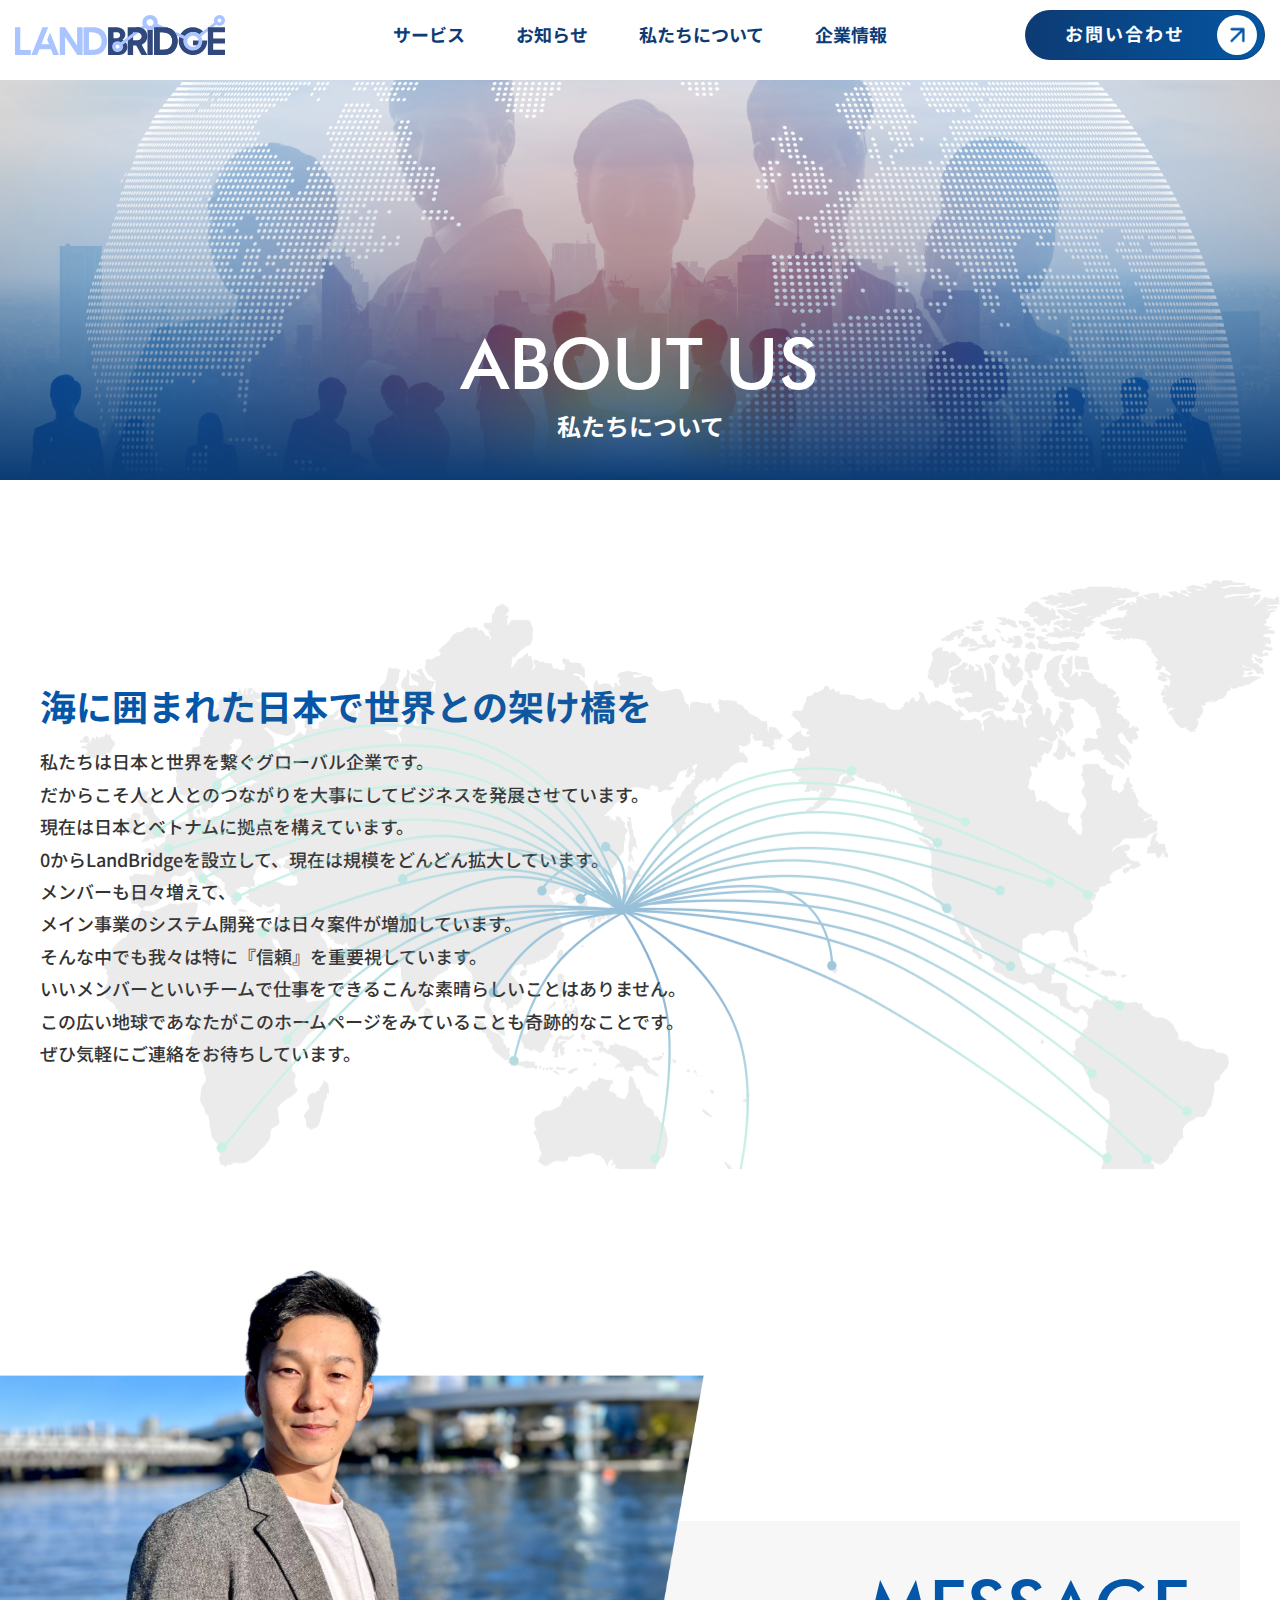
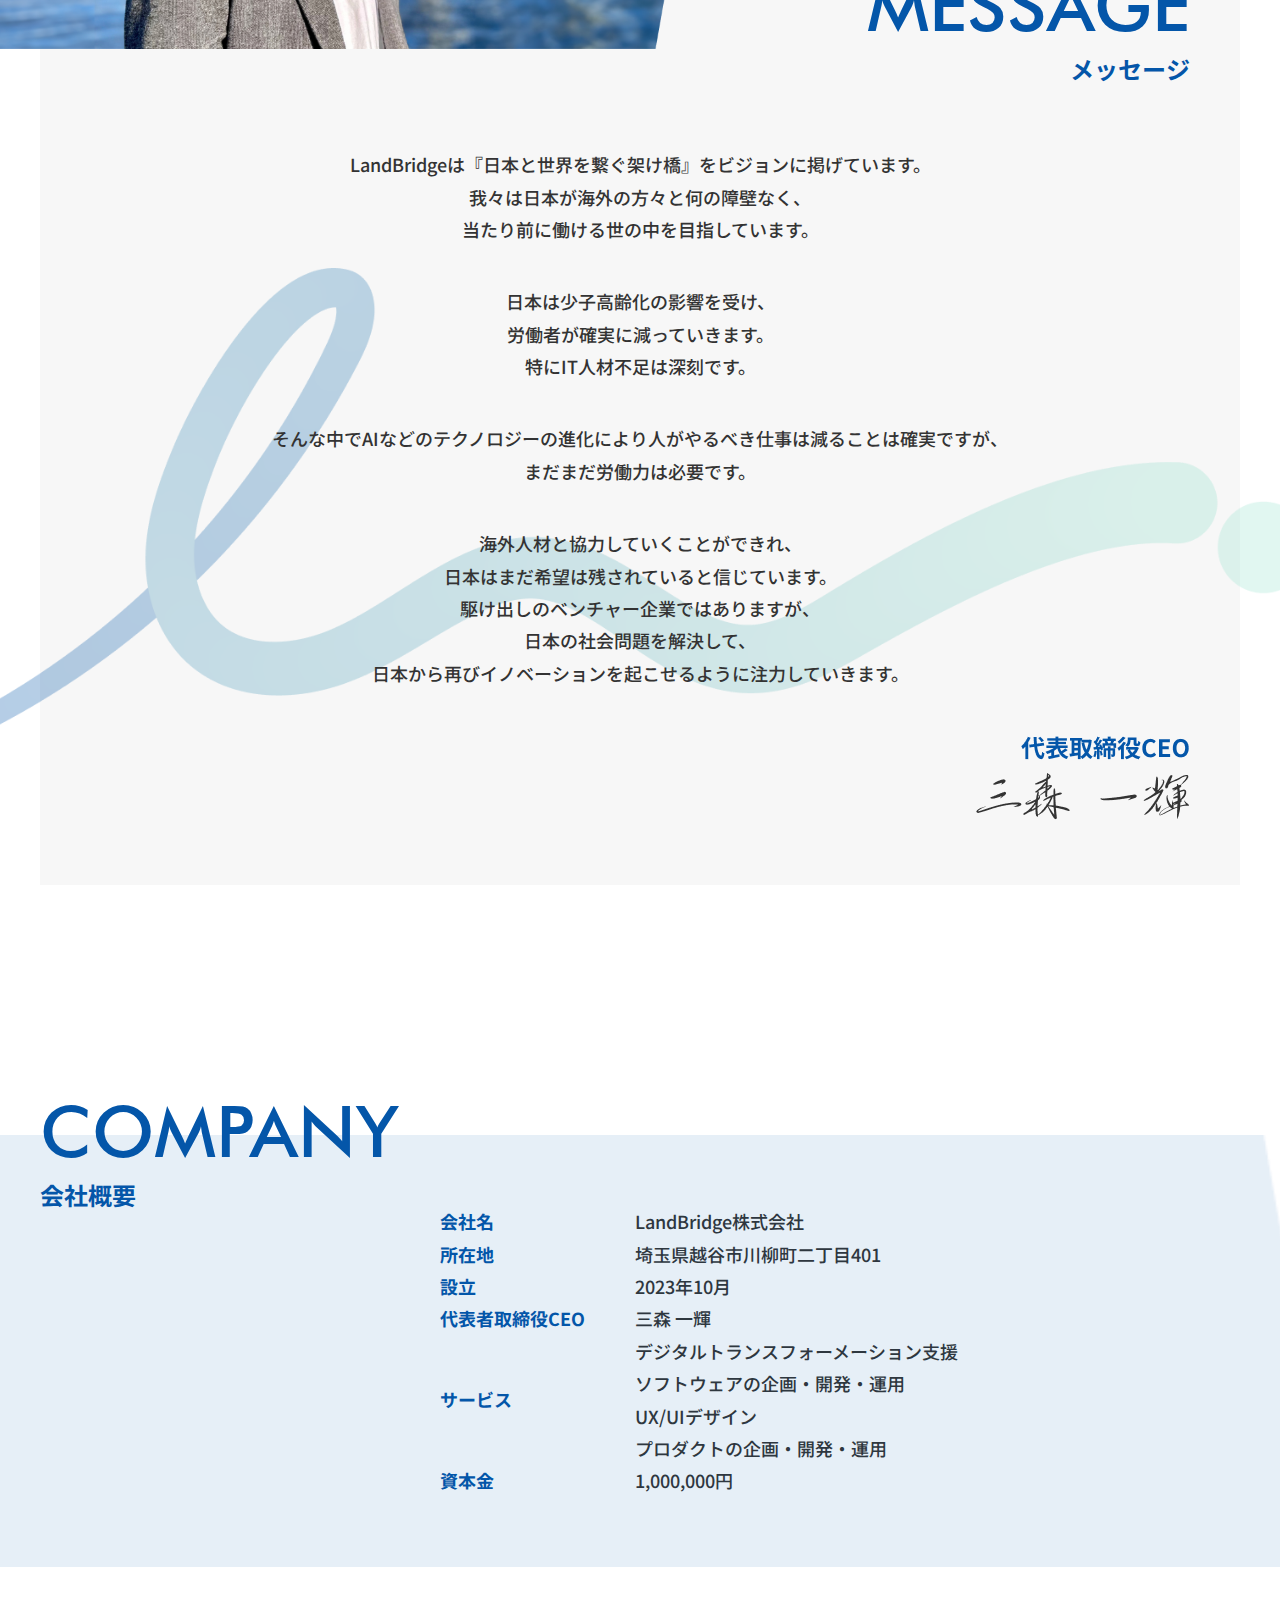
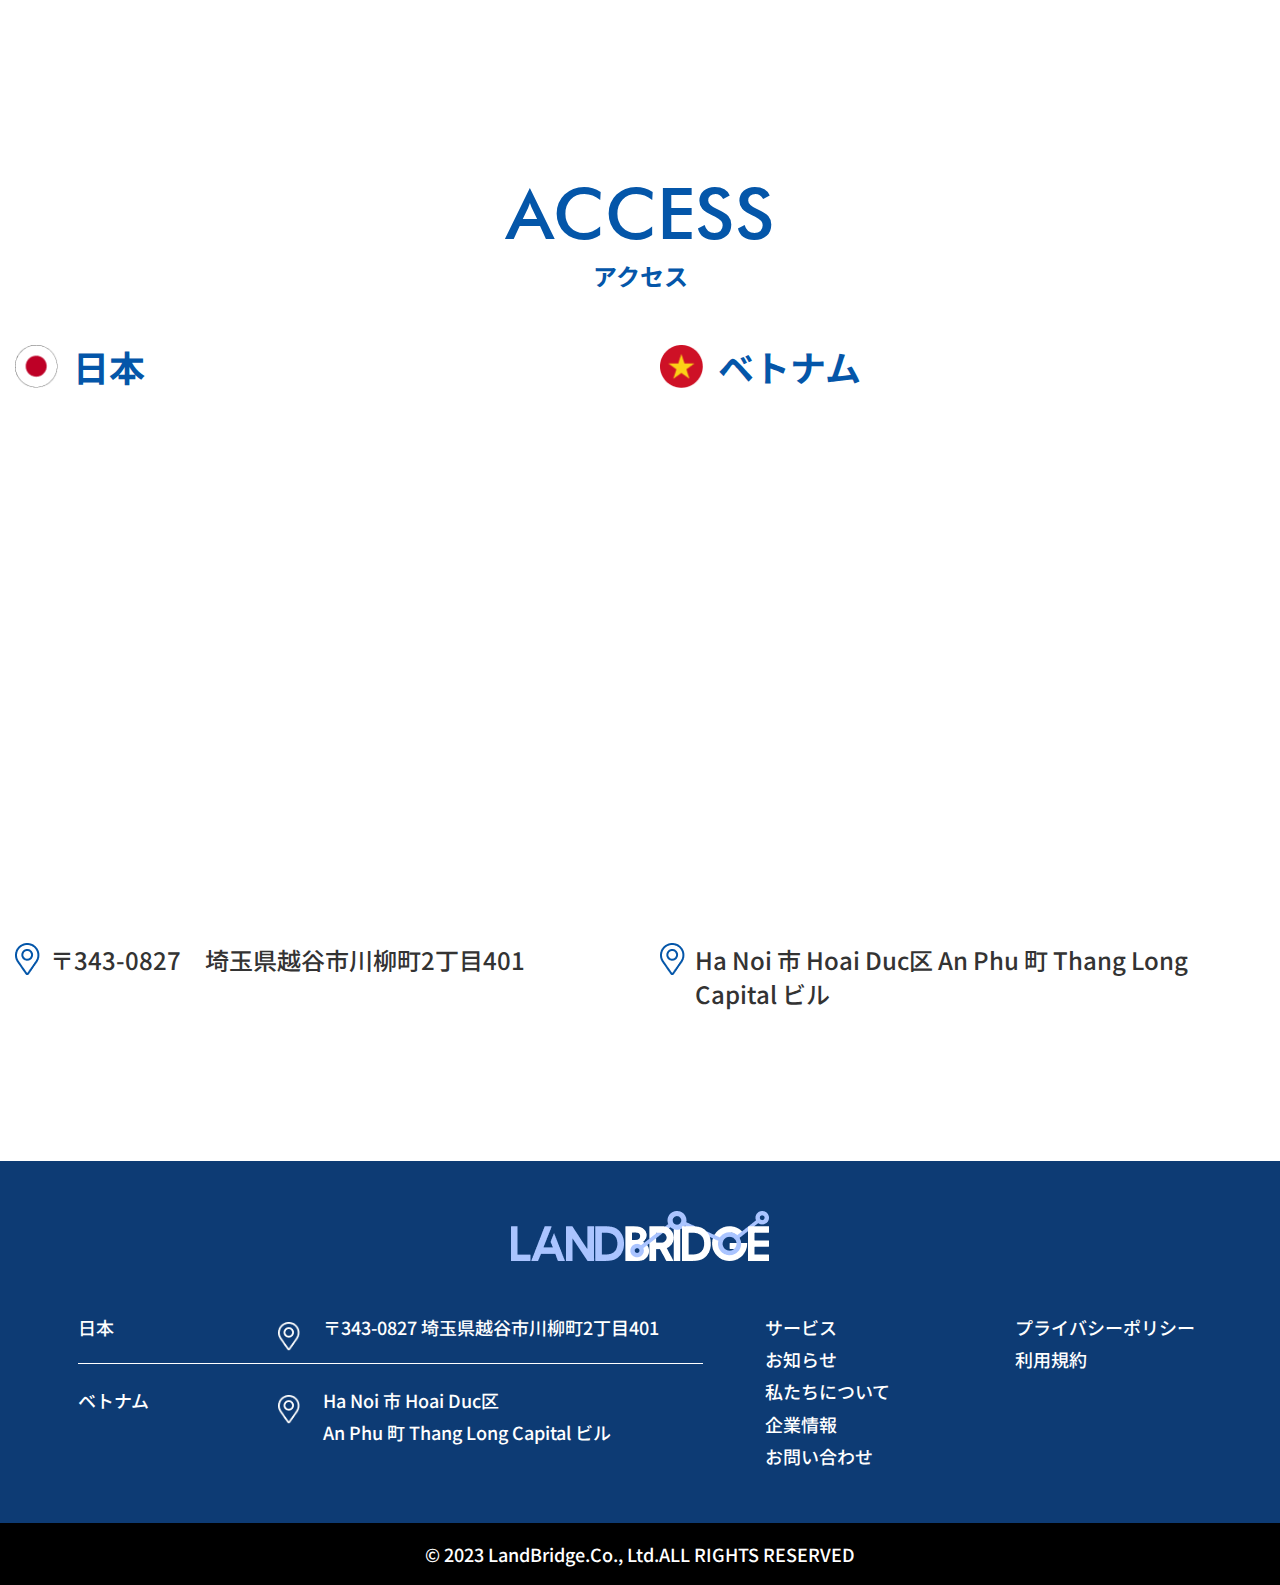
==== commit a4555430: "up" ====
--- a/about/index.html
+++ b/about/index.html
@@ -18,7 +18,7 @@
 				<img src="../img/common/logo.png" alt="img" class="logo-01">
 				<img src="../img/common/logo-02.svg" alt="img" class="logo-02">
 			</a>
-			<a href="" class="c-btn"> お問い合わせ </a>
+			<a href="../about/#company" class="c-btn js-scroll"> お問い合わせ </a>
 			<nav class="header-nav">
 				<ul class="header-nav__menu">
 					<li class="header-nav__menu-item">
@@ -79,7 +79,7 @@
 					</div>
 				</div>
 			</section>
-			<section class="sec-copany">
+			<section class="sec-copany" id="company">
 				<div class="inner">
 					<div class="copany-block">
 						<h2 class="c-ttl__01">
--- a/css/styles.css
+++ b/css/styles.css
@@ -1,2 +1,2 @@
-@import url("https://fonts.googleapis.com/css2?family=Noto+Sans+JP:wght@100;200;300;400;500;600;700;800;900&display=swap");@import url("https://fonts.googleapis.com/css2?family=Noto+Serif+JP:wght@200;300;400;500;600;700;900&display=swap");html{overflow-y:scroll;overflow-x:hidden;font-size:10px;-ms-text-size-adjust:100%;-webkit-text-size-adjust:100%}blockquote,body,code,dd,div,dl,dt,fieldset,form,h1,h2,h3,h4,h5,h6,input,legend,li,ol,p,pre,td,textarea,th,ul{margin:0;padding:0}*{box-sizing:border-box}table{border-collapse:collapse;border-spacing:0}fieldset,img{border:0}img{vertical-align:middle;max-width:100%;height:auto}address,caption,cite,code,dfn,var{font-style:normal;font-weight:400}li{list-style:none}caption,th{text-align:left}h1,h2,h3,h4,h5,h6{font-size:100%;font-weight:400}q:after,q:before{content:""}abbr,acronym{border:0;font-variant:normal}sup{vertical-align:text-top}sub{vertical-align:text-bottom}button,input,select,textarea{font-family:inherit;font-size:inherit;font-weight:inherit;outline:none;-webkit-appearance:none;-moz-appearance:none;appearance:none}input,select,textarea{*font-size:100%}legend{color:#000}del,ins{text-decoration:none}main{display:block}section{position:relative}@font-face{font-family:Futura Md BT;src:url(../fonts/FuturaBT-Medium.eot);src:url(../fonts/FuturaBT-Medium.eot?#iefix) format("embedded-opentype"),url(../fonts/FuturaBT-Medium.woff2) format("woff2"),url(../fonts/FuturaBT-Medium.woff) format("woff"),url(../fonts/FuturaBT-Medium.ttf) format("truetype"),url(../fonts/FuturaBT-Medium.svg#FuturaBT-Medium) format("svg");font-weight:500;font-style:normal;font-display:swap}@media screen and (min-width:835px){.mbpc-1{margin-bottom:1px!important}}@media screen and (max-width:834px){.mbsp-1{margin-bottom:1px!important}}@media screen and (min-width:835px){.mbpc-2{margin-bottom:2px!important}}@media screen and (max-width:834px){.mbsp-2{margin-bottom:2px!important}}@media screen and (min-width:835px){.mbpc-3{margin-bottom:3px!important}}@media screen and (max-width:834px){.mbsp-3{margin-bottom:3px!important}}@media screen and (min-width:835px){.mbpc-4{margin-bottom:4px!important}}@media screen and (max-width:834px){.mbsp-4{margin-bottom:4px!important}}@media screen and (min-width:835px){.mbpc-5{margin-bottom:5px!important}}@media screen and (max-width:834px){.mbsp-5{margin-bottom:5px!important}}@media screen and (min-width:835px){.mbpc-6{margin-bottom:6px!important}}@media screen and (max-width:834px){.mbsp-6{margin-bottom:6px!important}}@media screen and (min-width:835px){.mbpc-7{margin-bottom:7px!important}}@media screen and (max-width:834px){.mbsp-7{margin-bottom:7px!important}}@media screen and (min-width:835px){.mbpc-8{margin-bottom:8px!important}}@media screen and (max-width:834px){.mbsp-8{margin-bottom:8px!important}}@media screen and (min-width:835px){.mbpc-9{margin-bottom:9px!important}}@media screen and (max-width:834px){.mbsp-9{margin-bottom:9px!important}}@media screen and (min-width:835px){.mbpc-10{margin-bottom:10px!important}}@media screen and (max-width:834px){.mbsp-10{margin-bottom:10px!important}}@media screen and (min-width:835px){.mbpc-11{margin-bottom:11px!important}}@media screen and (max-width:834px){.mbsp-11{margin-bottom:11px!important}}@media screen and (min-width:835px){.mbpc-12{margin-bottom:12px!important}}@media screen and (max-width:834px){.mbsp-12{margin-bottom:12px!important}}@media screen and (min-width:835px){.mbpc-13{margin-bottom:13px!important}}@media screen and (max-width:834px){.mbsp-13{margin-bottom:13px!important}}@media screen and (min-width:835px){.mbpc-14{margin-bottom:14px!important}}@media screen and (max-width:834px){.mbsp-14{margin-bottom:14px!important}}@media screen and (min-width:835px){.mbpc-15{margin-bottom:15px!important}}@media screen and (max-width:834px){.mbsp-15{margin-bottom:15px!important}}@media screen and (min-width:835px){.mbpc-16{margin-bottom:16px!important}}@media screen and (max-width:834px){.mbsp-16{margin-bottom:16px!important}}@media screen and (min-width:835px){.mbpc-17{margin-bottom:17px!important}}@media screen and (max-width:834px){.mbsp-17{margin-bottom:17px!important}}@media screen and (min-width:835px){.mbpc-18{margin-bottom:18px!important}}@media screen and (max-width:834px){.mbsp-18{margin-bottom:18px!important}}@media screen and (min-width:835px){.mbpc-19{margin-bottom:19px!important}}@media screen and (max-width:834px){.mbsp-19{margin-bottom:19px!important}}@media screen and (min-width:835px){.mbpc-20{margin-bottom:20px!important}}@media screen and (max-width:834px){.mbsp-20{margin-bottom:20px!important}}@media screen and (min-width:835px){.mbpc-21{margin-bottom:21px!important}}@media screen and (max-width:834px){.mbsp-21{margin-bottom:21px!important}}@media screen and (min-width:835px){.mbpc-22{margin-bottom:22px!important}}@media screen and (max-width:834px){.mbsp-22{margin-bottom:22px!important}}@media screen and (min-width:835px){.mbpc-23{margin-bottom:23px!important}}@media screen and (max-width:834px){.mbsp-23{margin-bottom:23px!important}}@media screen and (min-width:835px){.mbpc-24{margin-bottom:24px!important}}@media screen and (max-width:834px){.mbsp-24{margin-bottom:24px!important}}@media screen and (min-width:835px){.mbpc-25{margin-bottom:25px!important}}@media screen and (max-width:834px){.mbsp-25{margin-bottom:25px!important}}@media screen and (min-width:835px){.mbpc-26{margin-bottom:26px!important}}@media screen and (max-width:834px){.mbsp-26{margin-bottom:26px!important}}@media screen and (min-width:835px){.mbpc-27{margin-bottom:27px!important}}@media screen and (max-width:834px){.mbsp-27{margin-bottom:27px!important}}@media screen and (min-width:835px){.mbpc-28{margin-bottom:28px!important}}@media screen and (max-width:834px){.mbsp-28{margin-bottom:28px!important}}@media screen and (min-width:835px){.mbpc-29{margin-bottom:29px!important}}@media screen and (max-width:834px){.mbsp-29{margin-bottom:29px!important}}@media screen and (min-width:835px){.mbpc-30{margin-bottom:30px!important}}@media screen and (max-width:834px){.mbsp-30{margin-bottom:30px!important}}@media screen and (min-width:835px){.mbpc-31{margin-bottom:31px!important}}@media screen and (max-width:834px){.mbsp-31{margin-bottom:31px!important}}@media screen and (min-width:835px){.mbpc-32{margin-bottom:32px!important}}@media screen and (max-width:834px){.mbsp-32{margin-bottom:32px!important}}@media screen and (min-width:835px){.mbpc-33{margin-bottom:33px!important}}@media screen and (max-width:834px){.mbsp-33{margin-bottom:33px!important}}@media screen and (min-width:835px){.mbpc-34{margin-bottom:34px!important}}@media screen and (max-width:834px){.mbsp-34{margin-bottom:34px!important}}@media screen and (min-width:835px){.mbpc-35{margin-bottom:35px!important}}@media screen and (max-width:834px){.mbsp-35{margin-bottom:35px!important}}@media screen and (min-width:835px){.mbpc-36{margin-bottom:36px!important}}@media screen and (max-width:834px){.mbsp-36{margin-bottom:36px!important}}@media screen and (min-width:835px){.mbpc-37{margin-bottom:37px!important}}@media screen and (max-width:834px){.mbsp-37{margin-bottom:37px!important}}@media screen and (min-width:835px){.mbpc-38{margin-bottom:38px!important}}@media screen and (max-width:834px){.mbsp-38{margin-bottom:38px!important}}@media screen and (min-width:835px){.mbpc-39{margin-bottom:39px!important}}@media screen and (max-width:834px){.mbsp-39{margin-bottom:39px!important}}@media screen and (min-width:835px){.mbpc-40{margin-bottom:40px!important}}@media screen and (max-width:834px){.mbsp-40{margin-bottom:40px!important}}@media screen and (min-width:835px){.mbpc-41{margin-bottom:41px!important}}@media screen and (max-width:834px){.mbsp-41{margin-bottom:41px!important}}@media screen and (min-width:835px){.mbpc-42{margin-bottom:42px!important}}@media screen and (max-width:834px){.mbsp-42{margin-bottom:42px!important}}@media screen and (min-width:835px){.mbpc-43{margin-bottom:43px!important}}@media screen and (max-width:834px){.mbsp-43{margin-bottom:43px!important}}@media screen and (min-width:835px){.mbpc-44{margin-bottom:44px!important}}@media screen and (max-width:834px){.mbsp-44{margin-bottom:44px!important}}@media screen and (min-width:835px){.mbpc-45{margin-bottom:45px!important}}@media screen and (max-width:834px){.mbsp-45{margin-bottom:45px!important}}@media screen and (min-width:835px){.mbpc-46{margin-bottom:46px!important}}@media screen and (max-width:834px){.mbsp-46{margin-bottom:46px!important}}@media screen and (min-width:835px){.mbpc-47{margin-bottom:47px!important}}@media screen and (max-width:834px){.mbsp-47{margin-bottom:47px!important}}@media screen and (min-width:835px){.mbpc-48{margin-bottom:48px!important}}@media screen and (max-width:834px){.mbsp-48{margin-bottom:48px!important}}@media screen and (min-width:835px){.mbpc-49{margin-bottom:49px!important}}@media screen and (max-width:834px){.mbsp-49{margin-bottom:49px!important}}@media screen and (min-width:835px){.mbpc-50{margin-bottom:50px!important}}@media screen and (max-width:834px){.mbsp-50{margin-bottom:50px!important}}@media screen and (min-width:835px){.mbpc-51{margin-bottom:51px!important}}@media screen and (max-width:834px){.mbsp-51{margin-bottom:51px!important}}@media screen and (min-width:835px){.mbpc-52{margin-bottom:52px!important}}@media screen and (max-width:834px){.mbsp-52{margin-bottom:52px!important}}@media screen and (min-width:835px){.mbpc-53{margin-bottom:53px!important}}@media screen and (max-width:834px){.mbsp-53{margin-bottom:53px!important}}@media screen and (min-width:835px){.mbpc-54{margin-bottom:54px!important}}@media screen and (max-width:834px){.mbsp-54{margin-bottom:54px!important}}@media screen and (min-width:835px){.mbpc-55{margin-bottom:55px!important}}@media screen and (max-width:834px){.mbsp-55{margin-bottom:55px!important}}@media screen and (min-width:835px){.mbpc-56{margin-bottom:56px!important}}@media screen and (max-width:834px){.mbsp-56{margin-bottom:56px!important}}@media screen and (min-width:835px){.mbpc-57{margin-bottom:57px!important}}@media screen and (max-width:834px){.mbsp-57{margin-bottom:57px!important}}@media screen and (min-width:835px){.mbpc-58{margin-bottom:58px!important}}@media screen and (max-width:834px){.mbsp-58{margin-bottom:58px!important}}@media screen and (min-width:835px){.mbpc-59{margin-bottom:59px!important}}@media screen and (max-width:834px){.mbsp-59{margin-bottom:59px!important}}@media screen and (min-width:835px){.mbpc-60{margin-bottom:60px!important}}@media screen and (max-width:834px){.mbsp-60{margin-bottom:60px!important}}@media screen and (min-width:835px){.mbpc-61{margin-bottom:61px!important}}@media screen and (max-width:834px){.mbsp-61{margin-bottom:61px!important}}@media screen and (min-width:835px){.mbpc-62{margin-bottom:62px!important}}@media screen and (max-width:834px){.mbsp-62{margin-bottom:62px!important}}@media screen and (min-width:835px){.mbpc-63{margin-bottom:63px!important}}@media screen and (max-width:834px){.mbsp-63{margin-bottom:63px!important}}@media screen and (min-width:835px){.mbpc-64{margin-bottom:64px!important}}@media screen and (max-width:834px){.mbsp-64{margin-bottom:64px!important}}@media screen and (min-width:835px){.mbpc-65{margin-bottom:65px!important}}@media screen and (max-width:834px){.mbsp-65{margin-bottom:65px!important}}@media screen and (min-width:835px){.mbpc-66{margin-bottom:66px!important}}@media screen and (max-width:834px){.mbsp-66{margin-bottom:66px!important}}@media screen and (min-width:835px){.mbpc-67{margin-bottom:67px!important}}@media screen and (max-width:834px){.mbsp-67{margin-bottom:67px!important}}@media screen and (min-width:835px){.mbpc-68{margin-bottom:68px!important}}@media screen and (max-width:834px){.mbsp-68{margin-bottom:68px!important}}@media screen and (min-width:835px){.mbpc-69{margin-bottom:69px!important}}@media screen and (max-width:834px){.mbsp-69{margin-bottom:69px!important}}@media screen and (min-width:835px){.mbpc-70{margin-bottom:70px!important}}@media screen and (max-width:834px){.mbsp-70{margin-bottom:70px!important}}@media screen and (min-width:835px){.mbpc-71{margin-bottom:71px!important}}@media screen and (max-width:834px){.mbsp-71{margin-bottom:71px!important}}@media screen and (min-width:835px){.mbpc-72{margin-bottom:72px!important}}@media screen and (max-width:834px){.mbsp-72{margin-bottom:72px!important}}@media screen and (min-width:835px){.mbpc-73{margin-bottom:73px!important}}@media screen and (max-width:834px){.mbsp-73{margin-bottom:73px!important}}@media screen and (min-width:835px){.mbpc-74{margin-bottom:74px!important}}@media screen and (max-width:834px){.mbsp-74{margin-bottom:74px!important}}@media screen and (min-width:835px){.mbpc-75{margin-bottom:75px!important}}@media screen and (max-width:834px){.mbsp-75{margin-bottom:75px!important}}@media screen and (min-width:835px){.mbpc-76{margin-bottom:76px!important}}@media screen and (max-width:834px){.mbsp-76{margin-bottom:76px!important}}@media screen and (min-width:835px){.mbpc-77{margin-bottom:77px!important}}@media screen and (max-width:834px){.mbsp-77{margin-bottom:77px!important}}@media screen and (min-width:835px){.mbpc-78{margin-bottom:78px!important}}@media screen and (max-width:834px){.mbsp-78{margin-bottom:78px!important}}@media screen and (min-width:835px){.mbpc-79{margin-bottom:79px!important}}@media screen and (max-width:834px){.mbsp-79{margin-bottom:79px!important}}@media screen and (min-width:835px){.mbpc-80{margin-bottom:80px!important}}@media screen and (max-width:834px){.mbsp-80{margin-bottom:80px!important}}@media screen and (min-width:835px){.mbpc-81{margin-bottom:81px!important}}@media screen and (max-width:834px){.mbsp-81{margin-bottom:81px!important}}@media screen and (min-width:835px){.mbpc-82{margin-bottom:82px!important}}@media screen and (max-width:834px){.mbsp-82{margin-bottom:82px!important}}@media screen and (min-width:835px){.mbpc-83{margin-bottom:83px!important}}@media screen and (max-width:834px){.mbsp-83{margin-bottom:83px!important}}@media screen and (min-width:835px){.mbpc-84{margin-bottom:84px!important}}@media screen and (max-width:834px){.mbsp-84{margin-bottom:84px!important}}@media screen and (min-width:835px){.mbpc-85{margin-bottom:85px!important}}@media screen and (max-width:834px){.mbsp-85{margin-bottom:85px!important}}@media screen and (min-width:835px){.mbpc-86{margin-bottom:86px!important}}@media screen and (max-width:834px){.mbsp-86{margin-bottom:86px!important}}@media screen and (min-width:835px){.mbpc-87{margin-bottom:87px!important}}@media screen and (max-width:834px){.mbsp-87{margin-bottom:87px!important}}@media screen and (min-width:835px){.mbpc-88{margin-bottom:88px!important}}@media screen and (max-width:834px){.mbsp-88{margin-bottom:88px!important}}@media screen and (min-width:835px){.mbpc-89{margin-bottom:89px!important}}@media screen and (max-width:834px){.mbsp-89{margin-bottom:89px!important}}@media screen and (min-width:835px){.mbpc-90{margin-bottom:90px!important}}@media screen and (max-width:834px){.mbsp-90{margin-bottom:90px!important}}@media screen and (min-width:835px){.mbpc-91{margin-bottom:91px!important}}@media screen and (max-width:834px){.mbsp-91{margin-bottom:91px!important}}@media screen and (min-width:835px){.mbpc-92{margin-bottom:92px!important}}@media screen and (max-width:834px){.mbsp-92{margin-bottom:92px!important}}@media screen and (min-width:835px){.mbpc-93{margin-bottom:93px!important}}@media screen and (max-width:834px){.mbsp-93{margin-bottom:93px!important}}@media screen and (min-width:835px){.mbpc-94{margin-bottom:94px!important}}@media screen and (max-width:834px){.mbsp-94{margin-bottom:94px!important}}@media screen and (min-width:835px){.mbpc-95{margin-bottom:95px!important}}@media screen and (max-width:834px){.mbsp-95{margin-bottom:95px!important}}@media screen and (min-width:835px){.mbpc-96{margin-bottom:96px!important}}@media screen and (max-width:834px){.mbsp-96{margin-bottom:96px!important}}@media screen and (min-width:835px){.mbpc-97{margin-bottom:97px!important}}@media screen and (max-width:834px){.mbsp-97{margin-bottom:97px!important}}@media screen and (min-width:835px){.mbpc-98{margin-bottom:98px!important}}@media screen and (max-width:834px){.mbsp-98{margin-bottom:98px!important}}@media screen and (min-width:835px){.mbpc-99{margin-bottom:99px!important}}@media screen and (max-width:834px){.mbsp-99{margin-bottom:99px!important}}@media screen and (min-width:835px){.mbpc-100{margin-bottom:100px!important}}@media screen and (max-width:834px){.mbsp-100{margin-bottom:100px!important}}.mb0{margin-bottom:0!important}body{color:#333;font-family:Noto Sans JP,sans-serif;font-weight:500;font-size:100%;-webkit-font-smoothing:antialiased;line-height:1.4;overflow-x:hidden;position:relative}a{color:#0072f8;text-decoration:none;-webkit-backface-visibility:hidden;transition:all .3s ease}a:hover{opacity:.7}@media (-ms-high-contrast:active),(-ms-high-contrast:none){a{display:inline-block}}@media screen and (min-width:835px){a[href^=tel]{pointer-events:none}}@media screen and (max-width:834px){a{-webkit-tap-highlight-color:transparent}}.clearfix{*zoom:1}.clearfix:after,.clearfix:before{content:"";display:table}.clearfix:after{clear:both}@media screen and (max-width:834px){.pc{display:none!important}}@media screen and (max-width:1024px){.pc-ipd{display:none!important}}@media screen and (max-width:990px){.pc-lg{display:none!important}}@media screen and (max-width:640px){.pc-sm{display:none!important}}@media screen and (max-width:374px){.pc-xs{display:none!important}}@media screen and (min-width:835px){.sp{display:none!important}}@media screen and (min-width:1025px){.sp-ipd{display:none!important}}@media screen and (min-width:991px){.sp-lg{display:none!important}}@media screen and (min-width:641px){.sp-sm{display:none!important}}.u-fn-hover{display:inline-block}@media screen and (min-width:835px){.u-fn-hover{transition:all .2s}.u-fn-hover:hover{opacity:.7}}.u-pull--left{margin-left:calc((100vw - 100%) / 2 * -1)}.u-pull--right{margin-right:calc((100vw - 100%) / 2 * -1)}.c-fc--white{color:#fff!important}.c-fc--black{color:#000!important}.c-ft--en{font-family:Futura Md BT,serif}.c-ft--jp{font-family:Noto Sans JP,sans-serif}.c-fw--lt{font-weight:300!important}.c-fw--rg{font-weight:400!important}.c-fw--md{font-weight:500!important}.c-fw--sbd{font-weight:600!important}.c-fw--bd{font-weight:700!important}.c-fw--bk{font-weight:900!important}.c-tx--v{-ms-writing-mode:tb-rl;writing-mode:vertical-rl}@media screen and (min-width:835px){.c-tx--v-pc{-ms-writing-mode:tb-rl;writing-mode:vertical-rl}}.c-al--c{text-align:center!important}.c-al--r{text-align:right!important}.c-al--l{text-align:left!important}.c-pull--left{margin-left:calc((100vw - 100%) / 2 * -1)}.c-pull--right{margin-right:calc((100vw - 100%) / 2 * -1)}.c-txt__basic{font-size:2.1rem;line-height:1.8;text-align:justify}@media screen and (max-width:1440px){.c-txt__basic{font-size:1.8rem}}@media screen and (max-width:834px){.c-txt__basic{font-size:1.4rem}}.c-txt__basic p{margin-bottom:40px}@media screen and (max-width:834px){.c-txt__basic p{margin-bottom:15px}}.c-txt__basic p:last-child{margin-bottom:0}.c-ttl__01{display:block;text-align:center;position:relative;line-height:1.3;color:#0456a9;font-weight:700;margin-bottom:50px}@media screen and (max-width:834px){.c-ttl__01{margin-bottom:20px}}.c-ttl__01 span{display:block}.c-ttl__01 .c-ft--en{font-size:7.2rem;font-weight:500;text-transform:uppercase}@media screen and (max-width:1245px){.c-ttl__01 .c-ft--en{font-size:4.6rem}}@media screen and (max-width:834px){.c-ttl__01 .c-ft--en{font-size:2.4rem}}.c-ttl__01 .c-ft--jp{font-size:2.4rem}@media screen and (max-width:1245px){.c-ttl__01 .c-ft--jp{font-size:1.8rem}}@media screen and (max-width:834px){.c-ttl__01 .c-ft--jp{font-size:1.4rem}}.c-ttl__02{display:block;font-size:3.6rem;line-height:1.4;font-weight:700;color:#0456a9;margin-bottom:15px}@media screen and (max-width:1245px){.c-ttl__02{font-size:2.8rem}}@media screen and (max-width:834px){.c-ttl__02{font-size:2.4rem}}.c-btn{display:-ms-flexbox;display:flex;-ms-flex-pack:center;justify-content:center;-ms-flex-align:center;align-items:center;-ms-flex-wrap:wrap;flex-wrap:wrap;width:100%;max-width:300px;height:64px;margin:0 auto;border-radius:60px;font-size:2.4rem;letter-spacing:2px;font-weight:700;color:#fff;background:#0d3b74;background:linear-gradient(90deg,#0d3b74,#0456a2);cursor:pointer;border:none;position:relative;padding:0 40px 4px 0}@media screen and (max-width:1440px){.c-btn{max-width:240px;height:50px;font-size:1.8rem}}@media screen and (max-width:834px){.c-btn{font-size:1.8rem;max-width:200px;height:40px;padding:0 14px 4px 0}}.c-btn:before{content:"";width:50px;height:50px;border-radius:50%;background:#fff;position:absolute;right:10px;top:50%;transform:translateY(-50%)}@media screen and (max-width:1440px){.c-btn:before{width:40px;height:40px;right:7px}}@media screen and (max-width:834px){.c-btn:before{width:34px;height:34px;right:4px}}.c-btn:after{content:"";width:18px;height:18px;background:url(../img/common/links.png) no-repeat;background-size:100%;position:absolute;right:25px;top:50%;transform:translateY(-50%)}@media screen and (max-width:1440px){.c-btn:after{width:15px;height:15px;right:19px}}@media screen and (max-width:834px){.c-btn:after{width:11px;height:11px;right:16px}}.js-scrollin{opacity:0;transform:translateY(70px)}.js-scrollin.active{opacity:1;transform:translate(0);transition:.7s cubic-bezier(.25,.46,.45,.94)}main{padding-top:80px}@media screen and (max-width:1024px){main{padding-top:52px}}main.page-index{padding-top:0}.inner{display:block;max-width:1230px;padding:0 15px;margin:0 auto}.heading{position:absolute;bottom:30px;left:20px;-ms-writing-mode:tb-rl;writing-mode:vertical-rl;font-size:1.4rem;font-weight:500;color:#0456a9;padding:50px 0 0;overflow:hidden;letter-spacing:1px}.heading:before{width:2px;height:50px;top:0}.heading:after,.heading:before{content:"";position:absolute;left:0;right:0;margin:0 auto;background:#0456a9}.heading:after{width:10px;height:10px;border-radius:50%;animation:a 1s infinite}.heading span{position:relative;background:#fff;z-index:1;padding:10px 0 0}.heading-block{display:block;background:linear-gradient(90deg,#0456a9 20%,#98e2cf);-webkit-background-clip:text;-webkit-text-fill-color:transparent;font-size:7.2rem;line-height:1.3;position:relative;z-index:1;margin-bottom:40px}@media screen and (max-width:834px){.heading-block{font-size:2.4rem;margin-bottom:20px;text-align:center}}.mv-page__img{position:relative}.mv-page__img img{width:100%}.form-control{display:block;width:100%;height:60px;background:#fff;border:2px solid #e2e8f0;padding:5px 15px;font-size:2.1rem;margin-bottom:15px}@media screen and (max-width:834px){.form-control{font-size:1.4rem;padding:0 10px;height:40px;border:1px solid #e2e8f0;margin-bottom:7px}}.form-control:last-child{margin-bottom:0}.form-control:focus{border-color:#66afe9;outline:0;box-shadow:inset 0 1px 1px rgba(0,0,0,.075),0 0 8px rgba(102,175,233,.6)}.form-control::-webkit-input-placeholder{color:#cbd4e1}.form-control:-moz-placeholder,.form-control::-moz-placeholder{color:#cbd4e1}.form-control:-ms-input-placeholder{color:#cbd4e1}.form-control--error{border:2px solid #ed2649}@media screen and (max-width:834px){.form-control--error{border:1px solid #ed2649}}textarea.form-control{height:222px;-webkit-appearance:none;-moz-appearance:none;appearance:none;resize:none}@media screen and (max-width:834px){textarea.form-control{height:100px}}.pure-list{display:-ms-flexbox;display:flex;-ms-flex-wrap:wrap;flex-wrap:wrap;margin-bottom:35px}@media screen and (max-width:834px){.pure-list{margin-bottom:28px}}.pure-list li{margin-right:39px}@media screen and (max-width:834px){.pure-list li{width:100%;margin:0 0 2px}}.pure-list li:last-child{margin-right:0}.pure-list__input{position:relative}.pure-list__input input{position:absolute;top:0;left:0;right:0;bottom:0;z-index:1;opacity:0;cursor:pointer}.pure-list__input input[type=checkbox]+span:after{background-color:transparent;top:50%;left:4px;width:8px;height:3px;margin-top:-4px;border-style:solid;border-color:#fff;border-width:0 0 3px 3px;-o-border-image:none;border-image:none;transform:rotate(-45deg) scale(0)}.pure-list__input input[type=checkbox]:checked+span:after{content:"";transform:rotate(-45deg) scale(1);transition:transform .2s ease-out}.pure-list__input input[type=checkbox]:checked+span:before{animation:borderscale .2s ease-in;background:#4f8196}.pure-list__input input[type=radio]+span:after,.pure-list__input input[type=radio]+span:before{border-radius:50%}.pure-list__input input[type=radio]:checked+span:before{animation:borderscale .3s ease-in}.pure-list__input input[type=radio]:checked+span:after{transform:scale(1)}.pure-list__input span{display:block;position:relative;padding:10px 0 10px 40px;vertical-align:middle;-webkit-user-select:none;-moz-user-select:none;-ms-user-select:none;user-select:none;cursor:pointer}.pure-list__input span:before{content:"";position:absolute;top:12px;left:0;width:24px;height:24px;background:#ededed;border:1px solid #718cc7;text-align:center;transition:all .3s ease;border-radius:3px}.pure-list__input span:after{content:"";background-color:#718cc7;position:absolute;top:18px;left:6px;width:14px;height:14px;transform:scale(0);transform-origin:50%;transition:transform .2s ease-out}.wp-pagenavi{-ms-flex-wrap:wrap;flex-wrap:wrap}.wp-pagenavi,.wp-pagenavi a,.wp-pagenavi span{display:-ms-flexbox;display:flex;-ms-flex-pack:center;justify-content:center;-ms-flex-align:center;align-items:center}.wp-pagenavi a,.wp-pagenavi span{width:45px;height:45px;border-radius:5px;font-size:2.1rem;line-height:1;color:#0456a9;background:#fff;margin:0 5px;text-align:center;position:relative}@media screen and (max-width:834px){.wp-pagenavi a,.wp-pagenavi span{width:37px;height:37px;margin:0 2px;font-size:1.6rem}}.wp-pagenavi a.active,.wp-pagenavi a.current,.wp-pagenavi a:hover,.wp-pagenavi span.active,.wp-pagenavi span.current,.wp-pagenavi span:hover{background:#0456a9;color:#fff;opacity:1}.wp-pagenavi .nextpostslink,.wp-pagenavi .previouspostslink,.wp-pagenavi .prevtpostslink{text-indent:-9999px}.wp-pagenavi .nextpostslink:after,.wp-pagenavi .previouspostslink:after,.wp-pagenavi .prevtpostslink:after{content:"";width:10px;height:15px;position:absolute;top:50%;transform:translateY(-50%);left:0;right:0;margin:0 auto;-webkit-backface-visibility:hidden;transition:all .3s ease}@media screen and (max-width:834px){.wp-pagenavi .nextpostslink:after,.wp-pagenavi .previouspostslink:after,.wp-pagenavi .prevtpostslink:after{width:8px;height:12px}}.wp-pagenavi .previouspostslink:after,.wp-pagenavi .prevtpostslink:after{background:url(../img/common/prev.png) no-repeat;background-size:100%}.wp-pagenavi .previouspostslink:hover:after,.wp-pagenavi .prevtpostslink:hover:after{background:url(../img/common/prev02.png) no-repeat;background-size:100%}.wp-pagenavi .nextpostslink:after{background:url(../img/common/next.png) no-repeat;background-size:100%}.wp-pagenavi .nextpostslink:hover:after{background:url(../img/common/next02.png) no-repeat;background-size:100%}#header{position:fixed;top:0;left:0;right:0;z-index:5;padding:15px;-webkit-backface-visibility:hidden;transition:all .3s ease}#header .header-logo{display:block;width:258px;position:relative}@media screen and (max-width:1440px){#header .header-logo{width:210px}}@media screen and (max-width:1024px){#header .header-logo{width:120px}}#header .header-logo img{-webkit-backface-visibility:hidden;transition:all .3s ease}#header .header-logo .logo-02{opacity:0;visibility:hidden;position:absolute;top:0;left:0}#header .c-btn{position:absolute;top:50%;transform:translateY(-50%);right:15px;z-index:3}@media screen and (max-width:1024px){#header .c-btn{display:none}}#header .header-nav{position:absolute;top:50%;transform:translateY(-50%);left:0;right:0;max-width:1200px;margin:0 auto;display:-ms-flexbox;display:flex;-ms-flex-pack:center;justify-content:center;-ms-flex-align:center;align-items:center;-ms-flex-wrap:wrap;flex-wrap:wrap}@media screen and (max-width:1024px){#header .header-nav{display:none;position:absolute;top:0;left:0;right:0;padding:60px 40px;background:#0d3b74;transform:translateY(0);border-radius:0 0 20px 20px}#header .header-nav.active{display:block}#header .header-nav:before{content:"";position:absolute;top:50%;transform:translateY(-50%);left:0;right:0;height:200px;background:url(../img/common/item-menu.png) no-repeat;background-position:50%}#header .header-nav:after{content:"";position:absolute;top:90%;left:0;right:0;height:100vh;background:rgba(13,59,116,.4)}}#header .header-nav__menu{display:-ms-flexbox;display:flex;-ms-flex-wrap:wrap;flex-wrap:wrap;-ms-flex-align:end;align-items:flex-end}@media screen and (max-width:1024px){#header .header-nav__menu{display:block}}#header .header-nav__menu-item{padding:5px 2vw;position:relative}@media screen and (max-width:1024px){#header .header-nav__menu-item{padding:0;border-bottom:1px solid hsla(0,0%,100%,.3)}#header .header-nav__menu-item:last-child{border-bottom:none}}#header .header-nav__menu-item>a{display:block;font-size:2.4rem;font-weight:700;color:#fff}@media screen and (max-width:1440px){#header .header-nav__menu-item>a{font-size:1.8rem}}@media screen and (max-width:1024px){#header .header-nav__menu-item>a{color:#fff!important;font-size:1.6rem;text-align:center;padding:30px 0}}#header .header-nav__ttl{display:none}@media screen and (max-width:1024px){#header .header-nav__ttl{display:block;color:#fff;font-size:2rem;position:absolute;top:15px;left:15px}}#header .js-mobile{width:24px;height:24px;position:absolute;right:20px;top:50%;transform:translateY(-50%);cursor:pointer;z-index:4;display:none}@media screen and (max-width:1024px){#header .js-mobile{display:block}}#header .js-mobile span{position:absolute;top:50%;transform:translateY(-50%);display:block;width:100%;height:3px;background:#0456a9;border-radius:3px}#header .js-mobile span:after,#header .js-mobile span:before{position:absolute;left:0;width:100%;height:100%;background:#0456a9;content:"";transition:transform .3s;border-radius:3px}#header .js-mobile span:before{transform:translateY(-250%);top:-2px}#header .js-mobile span:after{transform:translateY(250%);bottom:-2px}#header .js-mobile--close span{background-color:transparent}#header .js-mobile--close span:after,#header .js-mobile--close span:before{width:100%;background:#fff}#header .js-mobile--close span:before{transform:translateY(0) rotate(45deg);top:2px}#header .js-mobile--close span:after{transform:translateY(0) rotate(-45deg);bottom:-2px}#header.fixed,#header.header-page{background:#fff}#header.fixed .header-logo .logo-01,#header.header-page .header-logo .logo-01{opacity:0;visibility:hidden}#header.fixed .header-logo .logo-02,#header.header-page .header-logo .logo-02{opacity:1;visibility:visible}#header.fixed .header-nav__menu-item a,#header.header-page .header-nav__menu-item a{color:#0d3b74}.js-locked{overflow:hidden;-ms-touch-action:none;touch-action:none}.js-locked body{-webkit-overflow-scrolling:auto}#footer{background:#0d3b74;padding:50px 0 0;color:#fff;font-size:2.4rem;line-height:1.8}@media screen and (max-width:1440px){#footer{font-size:1.8rem}}@media screen and (max-width:834px){#footer{font-size:1.4rem}}#footer a{color:#fff}#footer .inner{display:-ms-flexbox;display:flex;-ms-flex-wrap:wrap;flex-wrap:wrap;max-width:1830px}#footer .footer-logo{display:block;width:258px}@media screen and (max-width:1440px){#footer .footer-logo{width:100%;margin:0 auto 50px}#footer .footer-logo img{display:block;width:258px;margin:0 auto}}@media screen and (max-width:834px){#footer .footer-logo{width:160px;margin-bottom:30px}}#footer .footer-note{width:calc(65% - 258px);padding:0 5% 0 6%}@media screen and (max-width:1440px){#footer .footer-note{width:60%;padding:0 5%}}@media screen and (max-width:990px){#footer .footer-note{width:100%;padding:0;margin-bottom:20px}}#footer .footer-note dl{display:-ms-flexbox;display:flex;-ms-flex-wrap:wrap;flex-wrap:wrap;border-bottom:1px solid #fff;padding-bottom:20px;margin-bottom:20px}#footer .footer-note dl:last-child{margin-bottom:0;border-bottom:none}#footer .footer-note dl dt{width:200px}@media screen and (max-width:834px){#footer .footer-note dl dt{width:90px}}#footer .footer-note dl dd{width:calc(100% - 200px)}@media screen and (max-width:834px){#footer .footer-note dl dd{width:calc(100% - 90px)}}#footer .footer-note dl dd a,#footer .footer-note dl dd p{display:block;position:relative;padding:0 0 0 45px;margin-bottom:20px}@media screen and (max-width:834px){#footer .footer-note dl dd a,#footer .footer-note dl dd p{padding:0 0 0 27px;margin-bottom:0}}#footer .footer-note dl dd a:last-child,#footer .footer-note dl dd p:last-child{margin-bottom:0}#footer .footer-note dl dd a img,#footer .footer-note dl dd p img{position:absolute;top:11px;left:0}@media screen and (max-width:834px){#footer .footer-note dl dd a img,#footer .footer-note dl dd p img{top:2px;width:17px}}#footer .footer-menu{width:35%;display:-ms-flexbox;display:flex;-ms-flex-wrap:wrap;flex-wrap:wrap}@media screen and (max-width:1440px){#footer .footer-menu{width:40%}}@media screen and (max-width:990px){#footer .footer-menu{width:100%}}#footer .footer-menu ul{width:50%}#footer .copyright{padding:15px;font-size:1.8rem;background:#000;margin-top:50px}@media screen and (max-width:834px){#footer .copyright{font-size:1.4rem}}.mv-bg{width:80%}.mv-bg img{width:100%;height:100vh;-o-object-position:right;object-position:right}@media screen and (max-width:834px){.mv-bg img{height:auto}}.mv-item{width:86%}.mv-item,.mv-ttl{position:absolute;top:50%;transform:translateY(-50%);right:0}.mv-ttl{display:block;width:100%;max-width:63vw;font-weight:900;color:#0456a9;font-size:5vw;left:0;margin:0 auto}@media screen and (max-width:834px){.mv-ttl{font-size:6vw}}.mv-ttl span{display:inline-block;background:hsla(0,0%,100%,.8);padding:0 1vw}.mv-ttl span:first-child{border-radius:10px 0 0 0}.mv-ttl span:nth-child(3){border-radius:0 0 10px 0}.mv-scroll{position:absolute;bottom:20px;right:20px;-ms-writing-mode:tb-rl;writing-mode:vertical-rl;font-size:1.4rem;font-weight:500;color:#333;padding:50px 0 0;overflow:hidden;letter-spacing:1px}.mv-scroll:before{width:2px;height:50px;top:0}.mv-scroll:after,.mv-scroll:before{content:"";position:absolute;left:0;right:0;margin:0 auto;background:#333}.mv-scroll:after{width:10px;height:10px;border-radius:50%;animation:a 1s infinite}.mv-scroll span{position:relative;background:#fff;z-index:1;padding:10px 0 0}@keyframes a{0%{top:0}to{top:70px}}.world-block{text-align:center;padding:100px 0;position:relative}@media screen and (max-width:834px){.world-block{padding:10px 0;font-size:1.2rem}}.world-block:before{content:"";width:1419px;position:absolute;top:0;bottom:0;left:50%;transform:translateX(-50%);background:url(../img/index/world-bg.png) no-repeat;background-size:100%;background-position:top}@media screen and (max-width:1440px){.world-block:before{width:100%}}.news-list{margin-bottom:40px}.news-list__item{border-bottom:1px solid #333}.news-list a{display:-ms-flexbox;display:flex;-ms-flex-wrap:wrap;flex-wrap:wrap;color:#333;position:relative;font-size:2.1rem;padding:23px 0}@media screen and (max-width:834px){.news-list a{font-size:1.4rem;padding:15px 0}}.news-list a:after{content:"";width:18px;height:18px;background:url(../img/common/links.png) no-repeat;background-size:100%;position:absolute;top:50%;transform:translateY(-50%);right:0}@media screen and (max-width:834px){.news-list a:after{width:11px;height:11px;top:auto;transform:translateY(0);bottom:18px}}.news-list__date{width:170px;color:#0456a9}@media screen and (max-width:834px){.news-list__date{width:100%;margin-bottom:10px}}.news-list p{width:calc(100% - 170px);padding:0 30px 0 0}@media screen and (max-width:834px){.news-list p{width:100%;padding:0}}.vision-block{display:-ms-flexbox;display:flex;-ms-flex-pack:center;justify-content:center;-ms-flex-wrap:wrap;flex-wrap:wrap}.vision-block .heading-block{font-weight:900}@media screen and (max-width:834px){.vision-block .heading-block{width:100%}}.vision-block__ct{width:100%;display:-ms-flexbox;display:flex;-ms-flex-align:center;align-items:center;-ms-flex-wrap:wrap;flex-wrap:wrap;margin:-142px 0 0}@media screen and (max-width:834px){.vision-block__ct{margin:0 auto;max-width:400px}}.vision-block__ct-img{width:50%}@media screen and (max-width:834px){.vision-block__ct-img{width:100%;margin-bottom:30px}}.vision-block__ct-txt{width:50%}@media screen and (max-width:834px){.vision-block__ct-txt{width:100%;text-align:center}}.serivecs-banner{position:relative}.serivecs-banner img{width:100%}.serivecs-banner .c-ttl__01{position:absolute;bottom:3vw;left:0;right:0;margin:0}.serivecs-list{position:relative;padding:140px 0}@media screen and (max-width:834px){.serivecs-list{padding:70px 0}}.serivecs-list:before{content:"";position:absolute;top:0;left:0;right:0;bottom:0;background:url(../img/index/serivecs-line.png) no-repeat;background-size:100%;background-position:top}@media screen and (max-width:990px){.serivecs-list:before{width:900px;left:50%;transform:translateX(-50%);right:auto}}.serivecs-list__item{position:relative;display:-ms-flexbox;display:flex;-ms-flex-wrap:wrap;flex-wrap:wrap;margin-bottom:330px}@media screen and (max-width:834px){.serivecs-list__item{margin-bottom:92px}}.serivecs-list__item:last-child{margin-bottom:0}@media screen and (min-width:835px){.serivecs-list__item:nth-child(odd){margin-right:calc((100vw - 100%) / 2 * -1)}}@media screen and (min-width:835px){.serivecs-list__item:nth-child(2n){margin-left:calc((100vw - 100%) / 2 * -1)}.serivecs-list__item:nth-child(2n) .serivecs-list__img{-ms-flex-order:1;order:1}.serivecs-list__item:nth-child(2n) .serivecs-list__img img{-o-object-position:right;object-position:right}.serivecs-list__item:nth-child(2n) .serivecs-list__ct{-ms-flex-order:2;order:2;padding:0 0 0 50px}}@media screen and (max-width:834px){.serivecs-list__item:nth-child(2n) .serivecs-list__img{padding-left:0;padding-right:15%}}.serivecs-list__ct{width:50%;padding:0 50px 0 0}@media screen and (max-width:834px){.serivecs-list__ct{width:100%;padding:0;font-size:1.3rem}}.serivecs-list__ct-number{display:inline-block;position:relative;font-size:1.8rem;line-height:1;font-weight:500}@media screen and (max-width:834px){.serivecs-list__ct-number{font-size:1.2rem}}.serivecs-list__ct-number:after{content:"";width:80px;height:1px;background:#333;position:absolute;bottom:3px;left:calc(100% + 3px)}.serivecs-list__ct-ttl{display:block;font-size:4.8rem;line-height:1.4;font-weight:700;color:#0456a9;margin-bottom:30px}@media screen and (max-width:1440px){.serivecs-list__ct-ttl{font-size:3.4rem}}@media screen and (max-width:834px){.serivecs-list__ct-ttl{font-size:2.4rem;margin-bottom:20px}}.serivecs-list__ct-ttl-small{display:block;font-size:2.8rem;font-weight:700;color:#0456a9;text-decoration:underline;margin-bottom:30px}@media screen and (max-width:834px){.serivecs-list__ct-ttl-small{font-size:1.6rem;margin-bottom:10px}}.serivecs-list__ct p{margin-bottom:50px}@media screen and (max-width:834px){.serivecs-list__ct p{margin-bottom:20px}}@media screen and (min-width:835px){.serivecs-list__ct .c-btn{margin-left:0}}@media screen and (min-width:835px){.serivecs-list__img{width:50%}}@media screen and (max-width:834px){.serivecs-list__img{margin:0 -15px 20px;padding-left:15%}}.serivecs-list__img img{min-height:398px;-o-object-fit:cover;object-fit:cover;font-family:object-fit\: cover;-o-object-position:left;object-position:left}@media screen and (max-width:834px){.serivecs-list__img img{min-height:100px}}.serivecs-list--page{padding:0}.serivecs-list--page:before{background:url(../img/serivecs/serivecs-line.png) no-repeat;background-size:100%;background-position:top;margin:0 auto;top:105vh;left:12%}@media screen and (max-width:834px){.serivecs-list--page:before{top:2.3%;left:48%;width:737px}}.serivecs-list--page .serivecs-list__item{-ms-flex-align:center;align-items:center}@media screen and (min-width:835px){.serivecs-list--page .serivecs-list__item{margin-bottom:0}.serivecs-list--page .serivecs-list__item:nth-child(2n) .serivecs-list__ct{padding:0 0 0 12%}}@media screen and (max-width:834px){.serivecs-list--page .serivecs-list__item{margin-bottom:60px}}@media screen and (min-width:835px){.serivecs-list--page .serivecs-list__ct{padding:0 13% 0 0}.serivecs-list--page .serivecs-list__ct-ttl{margin-bottom:100px}}.about-block{padding:100px 0}@media screen and (max-width:834px){.about-block{padding:50px 0}}.mesage-img{position:relative;z-index:2;width:55%;margin-bottom:-10vw}@media screen and (max-width:834px){.mesage-img{width:100%;margin:0 0 30px}}.mesage-img img{width:100%}.mesage-bock{background:#f7f7f7;position:relative;text-align:center;padding:3vw 50px 65px}@media screen and (max-width:834px){.mesage-bock{padding:30px 15px;margin:0 -15px}}.mesage-bock .c-ttl__01{text-align:right;margin-bottom:5vw}.mesage-bock:before{content:"";position:absolute;left:-70px;right:-70px;top:36%;height:70%;background:url(../img/about/about-item.png) no-repeat;background-size:100%}@media screen and (max-width:834px){.mesage-bock:before{left:10px;right:10px}}.mesage-bock__name{display:block;text-align:right;position:relative;z-index:1}@media screen and (max-width:834px){.mesage-bock__name img{width:127px}}.mesage-bock p{position:relative;z-index:1}.copany-block{position:relative;display:-ms-flexbox;display:flex;-ms-flex-wrap:wrap;flex-wrap:wrap}.copany-block:before{content:"";position:absolute;top:50px;right:-100px;bottom:0;width:300%;background:url(../img/about/company-bg.png) no-repeat;background-size:cover;background-position:100% 100%}@media screen and (max-width:1024px){.copany-block:before{display:none}}.copany-block .c-ttl__01{text-align:left;width:400px}@media screen and (max-width:1024px){.copany-block .c-ttl__01{width:100%}}.copany-block__note{width:calc(100% - 400px);padding:120px 0 70px}@media screen and (max-width:1024px){.copany-block__note{width:100%;padding:0}}@media screen and (max-width:834px){.copany-block__note tr{display:block;padding:8px 0}}@media screen and (max-width:834px){.copany-block__note tr td,.copany-block__note tr th{display:block;width:100%}}.copany-block__note tr th{color:#0456a9}.copany-block__note tr td{padding:0 0 0 50px}@media screen and (max-width:834px){.copany-block__note tr td{padding:0}}.access-list{display:-ms-flexbox;display:flex;-ms-flex-wrap:wrap;flex-wrap:wrap;margin:0 -20px}.access-list__item{width:50%;padding:0 20px;font-size:2.4rem}@media screen and (max-width:1024px){.access-list__item{width:100%;font-size:1.4rem;margin-bottom:40px}.access-list__item:last-child{margin-bottom:0}}.access-list__item p{position:relative;padding:0 0 0 35px}@media screen and (max-width:1024px){.access-list__item p{padding:0 0 0 25px}}.access-list__item p:before{content:"";width:25px;height:32px;background:url(../img/about/map.png) no-repeat;background-size:100%;position:absolute;top:0;left:0}@media screen and (max-width:1024px){.access-list__item p:before{width:15px;height:20px}}.access-list__item .c-ttl__02{display:-ms-flexbox;display:flex;-ms-flex-align:center;align-items:center;-ms-flex-wrap:wrap;flex-wrap:wrap}.access-list__item .c-ttl__02 img{display:inline-block;width:43px;margin:0 15px 0 0}@media screen and (max-width:834px){.access-list__item .c-ttl__02 img{width:24px}}.access-list__item iframe{width:100%!important;height:500px!important;margin-bottom:30px}@media screen and (max-width:834px){.access-list__item iframe{height:210px!important;margin-bottom:15px}}.sec-mv{margin-bottom:100px}@media screen and (max-width:834px){.sec-mv{margin-bottom:20px}}.sec-world{padding:50px 0 200px}@media screen and (max-width:834px){.sec-world{padding:50px 0}}.sec-news:before{content:"";position:absolute;top:47px;left:100px;right:0;bottom:30px;background:url(../img/index/news-bg.png) no-repeat;background-size:cover;background-position:0 100%}@media screen and (max-width:834px){.sec-news:before{background:rgba(4,86,169,.1);left:0;top:15px;bottom:20px}}.sec-news-page{padding-bottom:200px}@media screen and (max-width:834px){.sec-news-page{padding:50px 0 100px}}.sec-vision{padding:100px 0}@media screen and (max-width:834px){.sec-vision{padding:50px 0}}.sec-vision .inner{max-width:1360px}.sec-vision .heading{left:auto;right:20px}.sec-serivecs{padding:100px 0 0}@media screen and (max-width:834px){.sec-serivecs{padding:50px 0 0}}.sec-mv-page{margin-bottom:100px}@media screen and (max-width:834px){.sec-mv-page{margin-bottom:0}}.sec-mv-page .c-ttl__01{position:absolute;bottom:3vw;left:0;right:0;margin:0}@media screen and (max-width:834px){.sec-mv-page .c-ttl__01{border-bottom:6vw}}.sec-terms{padding-bottom:200px}@media screen and (max-width:834px){.sec-terms{padding:50px 0 100px}}.sec-privacy{padding-bottom:150px}@media screen and (max-width:834px){.sec-privacy{padding:50px 0 100px}}.sec-about:after{content:"";position:absolute;top:0;left:0;right:0;bottom:0;background:url(../img/about/about-bg.png) no-repeat;background-position:100% 0}@media screen and (max-width:1024px){.sec-about:after{background-position:0;background-size:90%}}@media screen and (max-width:640px){.sec-about:after{background-position:0;background-size:145%}}.sec-mesage{padding:100px 0}@media screen and (max-width:834px){.sec-mesage{padding:30px 0 50px}}.sec-copany{padding:100px 0}@media screen and (max-width:1024px){.sec-copany{background:#e6eef6}}@media screen and (max-width:834px){.sec-copany{padding:30px 0}}.sec-access{padding:100px 0 150px}@media screen and (max-width:834px){.sec-access{padding:50px 0 100px}}.sec-access .inner{max-width:1830px}.sec-contact{padding:0 0 150px}@media screen and (max-width:834px){.sec-contact{padding:50px 0 100px}}.serivecs-heading{position:relative;padding:100px 0 300px}@media screen and (max-width:834px){.serivecs-heading{padding:100px 0}}.serivecs-heading:before{content:"";max-width:1580px;position:absolute;top:0;left:0;right:0;bottom:0;margin:0 auto;background:url(../img/serivecs/serivecs-item.png) no-repeat;background-size:100%;background-position:50%;z-index:1}@media screen and (max-width:834px){.serivecs-heading:before{left:15px;right:15px}}.serivecs-heading__ct{position:relative;z-index:2}.serivecs-heading__img{width:28%;position:absolute}@media screen and (max-width:990px){.serivecs-heading__img{display:none}}.serivecs-heading__img--left{left:0;bottom:0}.serivecs-heading__img--right{right:0;top:50px}.news-show{margin-bottom:100px}@media screen and (max-width:834px){.news-show{margin-bottom:50px;font-size:1.4rem}}.news-show__item{padding:30px 0;border-bottom:1px solid #0d3b74}@media screen and (max-width:834px){.news-show__item{padding:10px 0}}.news-show__item dt{cursor:pointer;display:-ms-flexbox;display:flex;-ms-flex-wrap:wrap;flex-wrap:wrap;position:relative}.news-show__item dt:after{content:"";width:19px;height:19px;background:url(../img/common/plus.png) no-repeat;background-size:100%;background-position:50%;position:absolute;top:10px;right:0}@media screen and (max-width:834px){.news-show__item dt:after{width:13px;height:13px;top:auto;bottom:7px}}.news-show__item dt.active:after{background:url(../img/common/minus.png) no-repeat;background-size:100%;background-position:50%}@media screen and (max-width:834px){.news-show__item dt.active:after{bottom:14px}}.news-show__item dt.active .js-news-show__ttl{display:none}.news-show__date{width:170px;color:#0456a9}@media screen and (max-width:834px){.news-show__date{width:100%;margin-bottom:10px}}.news-show__ttl{width:calc(100% - 170px);padding:0 30px 0 0}@media screen and (max-width:834px){.news-show__ttl{width:100%;padding:0}}.news-show__ct{display:none;padding:30px 0 50px}@media screen and (max-width:834px){.news-show__ct{padding:15px 0 30px;font-size:1.4rem}}.news-show__ct-ttl{display:block;text-align:center;font-size:2.8rem;color:#0456a9;font-weight:700;margin-bottom:30px;text-decoration:underline}@media screen and (max-width:834px){.news-show__ct-ttl{font-size:1.6rem;margin-bottom:15px}}.news-show__ct img{margin-bottom:40px}@media screen and (max-width:834px){.news-show__ct img{margin-bottom:15px}}@media screen and (max-width:834px){.terms-note{font-size:1.4rem}}.terms-note p{margin-bottom:60px}@media screen and (max-width:834px){.terms-note p{margin-bottom:40px}}@media screen and (max-width:834px){.privacy-note{font-size:1.4rem}}.privacy-note p{margin-bottom:80px}@media screen and (max-width:834px){.privacy-note p{margin-bottom:30px}}.contact-note{text-align:center;margin-bottom:80px}@media screen and (max-width:834px){.contact-note{margin-bottom:40px}}.contact-form dl{display:-ms-flexbox;display:flex;-ms-flex-wrap:wrap;flex-wrap:wrap;margin-bottom:30px}.contact-form dl dt{width:250px;font-size:2.4rem;color:#0456a9;font-weight:700}@media screen and (max-width:834px){.contact-form dl dt{width:100%;font-size:1.6rem;margin-bottom:7px}}.contact-form dl dt sub{color:#ed2649}.contact-form dl dd{width:calc(100% - 250px)}@media screen and (max-width:834px){.contact-form dl dd{width:100%}}.contact-form__check{text-align:center;margin-bottom:50px}@media screen and (max-width:834px){.contact-form__check{margin-bottom:30px}}.contact-form__check a{text-decoration:underline;color:#0456a9}.error{color:#ed2649!important;display:block;position:relative;padding:0 0 0 23px;font-size:1.4rem}.error:before{content:"";width:16px;height:16px;background:url(../img/common/error.png) no-repeat;background-size:100%;position:absolute;top:2px;left:0}
+@import url("https://fonts.googleapis.com/css2?family=Noto+Sans+JP:wght@100;200;300;400;500;600;700;800;900&display=swap");@import url("https://fonts.googleapis.com/css2?family=Noto+Serif+JP:wght@200;300;400;500;600;700;900&display=swap");html{overflow-y:scroll;overflow-x:hidden;font-size:10px;-ms-text-size-adjust:100%;-webkit-text-size-adjust:100%}blockquote,body,code,dd,div,dl,dt,fieldset,form,h1,h2,h3,h4,h5,h6,input,legend,li,ol,p,pre,td,textarea,th,ul{margin:0;padding:0}*{box-sizing:border-box}table{border-collapse:collapse;border-spacing:0}fieldset,img{border:0}img{vertical-align:middle;max-width:100%;height:auto}address,caption,cite,code,dfn,var{font-style:normal;font-weight:400}li{list-style:none}caption,th{text-align:left}h1,h2,h3,h4,h5,h6{font-size:100%;font-weight:400}q:after,q:before{content:""}abbr,acronym{border:0;font-variant:normal}sup{vertical-align:text-top}sub{vertical-align:text-bottom}button,input,select,textarea{font-family:inherit;font-size:inherit;font-weight:inherit;outline:none;-webkit-appearance:none;-moz-appearance:none;appearance:none}input,select,textarea{*font-size:100%}legend{color:#000}del,ins{text-decoration:none}main{display:block}section{position:relative}@font-face{font-family:Futura Md BT;src:url(../fonts/FuturaBT-Medium.eot);src:url(../fonts/FuturaBT-Medium.eot?#iefix) format("embedded-opentype"),url(../fonts/FuturaBT-Medium.woff2) format("woff2"),url(../fonts/FuturaBT-Medium.woff) format("woff"),url(../fonts/FuturaBT-Medium.ttf) format("truetype"),url(../fonts/FuturaBT-Medium.svg#FuturaBT-Medium) format("svg");font-weight:500;font-style:normal;font-display:swap}@media screen and (min-width:835px){.mbpc-1{margin-bottom:1px!important}}@media screen and (max-width:834px){.mbsp-1{margin-bottom:1px!important}}@media screen and (min-width:835px){.mbpc-2{margin-bottom:2px!important}}@media screen and (max-width:834px){.mbsp-2{margin-bottom:2px!important}}@media screen and (min-width:835px){.mbpc-3{margin-bottom:3px!important}}@media screen and (max-width:834px){.mbsp-3{margin-bottom:3px!important}}@media screen and (min-width:835px){.mbpc-4{margin-bottom:4px!important}}@media screen and (max-width:834px){.mbsp-4{margin-bottom:4px!important}}@media screen and (min-width:835px){.mbpc-5{margin-bottom:5px!important}}@media screen and (max-width:834px){.mbsp-5{margin-bottom:5px!important}}@media screen and (min-width:835px){.mbpc-6{margin-bottom:6px!important}}@media screen and (max-width:834px){.mbsp-6{margin-bottom:6px!important}}@media screen and (min-width:835px){.mbpc-7{margin-bottom:7px!important}}@media screen and (max-width:834px){.mbsp-7{margin-bottom:7px!important}}@media screen and (min-width:835px){.mbpc-8{margin-bottom:8px!important}}@media screen and (max-width:834px){.mbsp-8{margin-bottom:8px!important}}@media screen and (min-width:835px){.mbpc-9{margin-bottom:9px!important}}@media screen and (max-width:834px){.mbsp-9{margin-bottom:9px!important}}@media screen and (min-width:835px){.mbpc-10{margin-bottom:10px!important}}@media screen and (max-width:834px){.mbsp-10{margin-bottom:10px!important}}@media screen and (min-width:835px){.mbpc-11{margin-bottom:11px!important}}@media screen and (max-width:834px){.mbsp-11{margin-bottom:11px!important}}@media screen and (min-width:835px){.mbpc-12{margin-bottom:12px!important}}@media screen and (max-width:834px){.mbsp-12{margin-bottom:12px!important}}@media screen and (min-width:835px){.mbpc-13{margin-bottom:13px!important}}@media screen and (max-width:834px){.mbsp-13{margin-bottom:13px!important}}@media screen and (min-width:835px){.mbpc-14{margin-bottom:14px!important}}@media screen and (max-width:834px){.mbsp-14{margin-bottom:14px!important}}@media screen and (min-width:835px){.mbpc-15{margin-bottom:15px!important}}@media screen and (max-width:834px){.mbsp-15{margin-bottom:15px!important}}@media screen and (min-width:835px){.mbpc-16{margin-bottom:16px!important}}@media screen and (max-width:834px){.mbsp-16{margin-bottom:16px!important}}@media screen and (min-width:835px){.mbpc-17{margin-bottom:17px!important}}@media screen and (max-width:834px){.mbsp-17{margin-bottom:17px!important}}@media screen and (min-width:835px){.mbpc-18{margin-bottom:18px!important}}@media screen and (max-width:834px){.mbsp-18{margin-bottom:18px!important}}@media screen and (min-width:835px){.mbpc-19{margin-bottom:19px!important}}@media screen and (max-width:834px){.mbsp-19{margin-bottom:19px!important}}@media screen and (min-width:835px){.mbpc-20{margin-bottom:20px!important}}@media screen and (max-width:834px){.mbsp-20{margin-bottom:20px!important}}@media screen and (min-width:835px){.mbpc-21{margin-bottom:21px!important}}@media screen and (max-width:834px){.mbsp-21{margin-bottom:21px!important}}@media screen and (min-width:835px){.mbpc-22{margin-bottom:22px!important}}@media screen and (max-width:834px){.mbsp-22{margin-bottom:22px!important}}@media screen and (min-width:835px){.mbpc-23{margin-bottom:23px!important}}@media screen and (max-width:834px){.mbsp-23{margin-bottom:23px!important}}@media screen and (min-width:835px){.mbpc-24{margin-bottom:24px!important}}@media screen and (max-width:834px){.mbsp-24{margin-bottom:24px!important}}@media screen and (min-width:835px){.mbpc-25{margin-bottom:25px!important}}@media screen and (max-width:834px){.mbsp-25{margin-bottom:25px!important}}@media screen and (min-width:835px){.mbpc-26{margin-bottom:26px!important}}@media screen and (max-width:834px){.mbsp-26{margin-bottom:26px!important}}@media screen and (min-width:835px){.mbpc-27{margin-bottom:27px!important}}@media screen and (max-width:834px){.mbsp-27{margin-bottom:27px!important}}@media screen and (min-width:835px){.mbpc-28{margin-bottom:28px!important}}@media screen and (max-width:834px){.mbsp-28{margin-bottom:28px!important}}@media screen and (min-width:835px){.mbpc-29{margin-bottom:29px!important}}@media screen and (max-width:834px){.mbsp-29{margin-bottom:29px!important}}@media screen and (min-width:835px){.mbpc-30{margin-bottom:30px!important}}@media screen and (max-width:834px){.mbsp-30{margin-bottom:30px!important}}@media screen and (min-width:835px){.mbpc-31{margin-bottom:31px!important}}@media screen and (max-width:834px){.mbsp-31{margin-bottom:31px!important}}@media screen and (min-width:835px){.mbpc-32{margin-bottom:32px!important}}@media screen and (max-width:834px){.mbsp-32{margin-bottom:32px!important}}@media screen and (min-width:835px){.mbpc-33{margin-bottom:33px!important}}@media screen and (max-width:834px){.mbsp-33{margin-bottom:33px!important}}@media screen and (min-width:835px){.mbpc-34{margin-bottom:34px!important}}@media screen and (max-width:834px){.mbsp-34{margin-bottom:34px!important}}@media screen and (min-width:835px){.mbpc-35{margin-bottom:35px!important}}@media screen and (max-width:834px){.mbsp-35{margin-bottom:35px!important}}@media screen and (min-width:835px){.mbpc-36{margin-bottom:36px!important}}@media screen and (max-width:834px){.mbsp-36{margin-bottom:36px!important}}@media screen and (min-width:835px){.mbpc-37{margin-bottom:37px!important}}@media screen and (max-width:834px){.mbsp-37{margin-bottom:37px!important}}@media screen and (min-width:835px){.mbpc-38{margin-bottom:38px!important}}@media screen and (max-width:834px){.mbsp-38{margin-bottom:38px!important}}@media screen and (min-width:835px){.mbpc-39{margin-bottom:39px!important}}@media screen and (max-width:834px){.mbsp-39{margin-bottom:39px!important}}@media screen and (min-width:835px){.mbpc-40{margin-bottom:40px!important}}@media screen and (max-width:834px){.mbsp-40{margin-bottom:40px!important}}@media screen and (min-width:835px){.mbpc-41{margin-bottom:41px!important}}@media screen and (max-width:834px){.mbsp-41{margin-bottom:41px!important}}@media screen and (min-width:835px){.mbpc-42{margin-bottom:42px!important}}@media screen and (max-width:834px){.mbsp-42{margin-bottom:42px!important}}@media screen and (min-width:835px){.mbpc-43{margin-bottom:43px!important}}@media screen and (max-width:834px){.mbsp-43{margin-bottom:43px!important}}@media screen and (min-width:835px){.mbpc-44{margin-bottom:44px!important}}@media screen and (max-width:834px){.mbsp-44{margin-bottom:44px!important}}@media screen and (min-width:835px){.mbpc-45{margin-bottom:45px!important}}@media screen and (max-width:834px){.mbsp-45{margin-bottom:45px!important}}@media screen and (min-width:835px){.mbpc-46{margin-bottom:46px!important}}@media screen and (max-width:834px){.mbsp-46{margin-bottom:46px!important}}@media screen and (min-width:835px){.mbpc-47{margin-bottom:47px!important}}@media screen and (max-width:834px){.mbsp-47{margin-bottom:47px!important}}@media screen and (min-width:835px){.mbpc-48{margin-bottom:48px!important}}@media screen and (max-width:834px){.mbsp-48{margin-bottom:48px!important}}@media screen and (min-width:835px){.mbpc-49{margin-bottom:49px!important}}@media screen and (max-width:834px){.mbsp-49{margin-bottom:49px!important}}@media screen and (min-width:835px){.mbpc-50{margin-bottom:50px!important}}@media screen and (max-width:834px){.mbsp-50{margin-bottom:50px!important}}@media screen and (min-width:835px){.mbpc-51{margin-bottom:51px!important}}@media screen and (max-width:834px){.mbsp-51{margin-bottom:51px!important}}@media screen and (min-width:835px){.mbpc-52{margin-bottom:52px!important}}@media screen and (max-width:834px){.mbsp-52{margin-bottom:52px!important}}@media screen and (min-width:835px){.mbpc-53{margin-bottom:53px!important}}@media screen and (max-width:834px){.mbsp-53{margin-bottom:53px!important}}@media screen and (min-width:835px){.mbpc-54{margin-bottom:54px!important}}@media screen and (max-width:834px){.mbsp-54{margin-bottom:54px!important}}@media screen and (min-width:835px){.mbpc-55{margin-bottom:55px!important}}@media screen and (max-width:834px){.mbsp-55{margin-bottom:55px!important}}@media screen and (min-width:835px){.mbpc-56{margin-bottom:56px!important}}@media screen and (max-width:834px){.mbsp-56{margin-bottom:56px!important}}@media screen and (min-width:835px){.mbpc-57{margin-bottom:57px!important}}@media screen and (max-width:834px){.mbsp-57{margin-bottom:57px!important}}@media screen and (min-width:835px){.mbpc-58{margin-bottom:58px!important}}@media screen and (max-width:834px){.mbsp-58{margin-bottom:58px!important}}@media screen and (min-width:835px){.mbpc-59{margin-bottom:59px!important}}@media screen and (max-width:834px){.mbsp-59{margin-bottom:59px!important}}@media screen and (min-width:835px){.mbpc-60{margin-bottom:60px!important}}@media screen and (max-width:834px){.mbsp-60{margin-bottom:60px!important}}@media screen and (min-width:835px){.mbpc-61{margin-bottom:61px!important}}@media screen and (max-width:834px){.mbsp-61{margin-bottom:61px!important}}@media screen and (min-width:835px){.mbpc-62{margin-bottom:62px!important}}@media screen and (max-width:834px){.mbsp-62{margin-bottom:62px!important}}@media screen and (min-width:835px){.mbpc-63{margin-bottom:63px!important}}@media screen and (max-width:834px){.mbsp-63{margin-bottom:63px!important}}@media screen and (min-width:835px){.mbpc-64{margin-bottom:64px!important}}@media screen and (max-width:834px){.mbsp-64{margin-bottom:64px!important}}@media screen and (min-width:835px){.mbpc-65{margin-bottom:65px!important}}@media screen and (max-width:834px){.mbsp-65{margin-bottom:65px!important}}@media screen and (min-width:835px){.mbpc-66{margin-bottom:66px!important}}@media screen and (max-width:834px){.mbsp-66{margin-bottom:66px!important}}@media screen and (min-width:835px){.mbpc-67{margin-bottom:67px!important}}@media screen and (max-width:834px){.mbsp-67{margin-bottom:67px!important}}@media screen and (min-width:835px){.mbpc-68{margin-bottom:68px!important}}@media screen and (max-width:834px){.mbsp-68{margin-bottom:68px!important}}@media screen and (min-width:835px){.mbpc-69{margin-bottom:69px!important}}@media screen and (max-width:834px){.mbsp-69{margin-bottom:69px!important}}@media screen and (min-width:835px){.mbpc-70{margin-bottom:70px!important}}@media screen and (max-width:834px){.mbsp-70{margin-bottom:70px!important}}@media screen and (min-width:835px){.mbpc-71{margin-bottom:71px!important}}@media screen and (max-width:834px){.mbsp-71{margin-bottom:71px!important}}@media screen and (min-width:835px){.mbpc-72{margin-bottom:72px!important}}@media screen and (max-width:834px){.mbsp-72{margin-bottom:72px!important}}@media screen and (min-width:835px){.mbpc-73{margin-bottom:73px!important}}@media screen and (max-width:834px){.mbsp-73{margin-bottom:73px!important}}@media screen and (min-width:835px){.mbpc-74{margin-bottom:74px!important}}@media screen and (max-width:834px){.mbsp-74{margin-bottom:74px!important}}@media screen and (min-width:835px){.mbpc-75{margin-bottom:75px!important}}@media screen and (max-width:834px){.mbsp-75{margin-bottom:75px!important}}@media screen and (min-width:835px){.mbpc-76{margin-bottom:76px!important}}@media screen and (max-width:834px){.mbsp-76{margin-bottom:76px!important}}@media screen and (min-width:835px){.mbpc-77{margin-bottom:77px!important}}@media screen and (max-width:834px){.mbsp-77{margin-bottom:77px!important}}@media screen and (min-width:835px){.mbpc-78{margin-bottom:78px!important}}@media screen and (max-width:834px){.mbsp-78{margin-bottom:78px!important}}@media screen and (min-width:835px){.mbpc-79{margin-bottom:79px!important}}@media screen and (max-width:834px){.mbsp-79{margin-bottom:79px!important}}@media screen and (min-width:835px){.mbpc-80{margin-bottom:80px!important}}@media screen and (max-width:834px){.mbsp-80{margin-bottom:80px!important}}@media screen and (min-width:835px){.mbpc-81{margin-bottom:81px!important}}@media screen and (max-width:834px){.mbsp-81{margin-bottom:81px!important}}@media screen and (min-width:835px){.mbpc-82{margin-bottom:82px!important}}@media screen and (max-width:834px){.mbsp-82{margin-bottom:82px!important}}@media screen and (min-width:835px){.mbpc-83{margin-bottom:83px!important}}@media screen and (max-width:834px){.mbsp-83{margin-bottom:83px!important}}@media screen and (min-width:835px){.mbpc-84{margin-bottom:84px!important}}@media screen and (max-width:834px){.mbsp-84{margin-bottom:84px!important}}@media screen and (min-width:835px){.mbpc-85{margin-bottom:85px!important}}@media screen and (max-width:834px){.mbsp-85{margin-bottom:85px!important}}@media screen and (min-width:835px){.mbpc-86{margin-bottom:86px!important}}@media screen and (max-width:834px){.mbsp-86{margin-bottom:86px!important}}@media screen and (min-width:835px){.mbpc-87{margin-bottom:87px!important}}@media screen and (max-width:834px){.mbsp-87{margin-bottom:87px!important}}@media screen and (min-width:835px){.mbpc-88{margin-bottom:88px!important}}@media screen and (max-width:834px){.mbsp-88{margin-bottom:88px!important}}@media screen and (min-width:835px){.mbpc-89{margin-bottom:89px!important}}@media screen and (max-width:834px){.mbsp-89{margin-bottom:89px!important}}@media screen and (min-width:835px){.mbpc-90{margin-bottom:90px!important}}@media screen and (max-width:834px){.mbsp-90{margin-bottom:90px!important}}@media screen and (min-width:835px){.mbpc-91{margin-bottom:91px!important}}@media screen and (max-width:834px){.mbsp-91{margin-bottom:91px!important}}@media screen and (min-width:835px){.mbpc-92{margin-bottom:92px!important}}@media screen and (max-width:834px){.mbsp-92{margin-bottom:92px!important}}@media screen and (min-width:835px){.mbpc-93{margin-bottom:93px!important}}@media screen and (max-width:834px){.mbsp-93{margin-bottom:93px!important}}@media screen and (min-width:835px){.mbpc-94{margin-bottom:94px!important}}@media screen and (max-width:834px){.mbsp-94{margin-bottom:94px!important}}@media screen and (min-width:835px){.mbpc-95{margin-bottom:95px!important}}@media screen and (max-width:834px){.mbsp-95{margin-bottom:95px!important}}@media screen and (min-width:835px){.mbpc-96{margin-bottom:96px!important}}@media screen and (max-width:834px){.mbsp-96{margin-bottom:96px!important}}@media screen and (min-width:835px){.mbpc-97{margin-bottom:97px!important}}@media screen and (max-width:834px){.mbsp-97{margin-bottom:97px!important}}@media screen and (min-width:835px){.mbpc-98{margin-bottom:98px!important}}@media screen and (max-width:834px){.mbsp-98{margin-bottom:98px!important}}@media screen and (min-width:835px){.mbpc-99{margin-bottom:99px!important}}@media screen and (max-width:834px){.mbsp-99{margin-bottom:99px!important}}@media screen and (min-width:835px){.mbpc-100{margin-bottom:100px!important}}@media screen and (max-width:834px){.mbsp-100{margin-bottom:100px!important}}.mb0{margin-bottom:0!important}body{color:#333;font-family:Noto Sans JP,sans-serif;font-weight:500;font-size:100%;-webkit-font-smoothing:antialiased;line-height:1.4;overflow-x:hidden;position:relative}a{color:#0072f8;text-decoration:none;-webkit-backface-visibility:hidden;transition:all .3s ease}a:hover{opacity:.7}@media (-ms-high-contrast:active),(-ms-high-contrast:none){a{display:inline-block}}@media screen and (min-width:835px){a[href^=tel]{pointer-events:none}}@media screen and (max-width:834px){a{-webkit-tap-highlight-color:transparent}}.clearfix{*zoom:1}.clearfix:after,.clearfix:before{content:"";display:table}.clearfix:after{clear:both}@media screen and (max-width:834px){.pc{display:none!important}}@media screen and (max-width:1024px){.pc-ipd{display:none!important}}@media screen and (max-width:990px){.pc-lg{display:none!important}}@media screen and (max-width:640px){.pc-sm{display:none!important}}@media screen and (max-width:374px){.pc-xs{display:none!important}}@media screen and (min-width:835px){.sp{display:none!important}}@media screen and (min-width:1025px){.sp-ipd{display:none!important}}@media screen and (min-width:991px){.sp-lg{display:none!important}}@media screen and (min-width:641px){.sp-sm{display:none!important}}.u-fn-hover{display:inline-block}@media screen and (min-width:835px){.u-fn-hover{transition:all .2s}.u-fn-hover:hover{opacity:.7}}.u-pull--left{margin-left:calc((100vw - 100%) / 2 * -1)}.u-pull--right{margin-right:calc((100vw - 100%) / 2 * -1)}.c-fc--white{color:#fff!important}.c-fc--black{color:#000!important}.c-ft--en{font-family:Futura Md BT,serif}.c-ft--jp{font-family:Noto Sans JP,sans-serif}.c-fw--lt{font-weight:300!important}.c-fw--rg{font-weight:400!important}.c-fw--md{font-weight:500!important}.c-fw--sbd{font-weight:600!important}.c-fw--bd{font-weight:700!important}.c-fw--bk{font-weight:900!important}.c-tx--v{-ms-writing-mode:tb-rl;writing-mode:vertical-rl}@media screen and (min-width:835px){.c-tx--v-pc{-ms-writing-mode:tb-rl;writing-mode:vertical-rl}}.c-al--c{text-align:center!important}.c-al--r{text-align:right!important}.c-al--l{text-align:left!important}.c-pull--left{margin-left:calc((100vw - 100%) / 2 * -1)}.c-pull--right{margin-right:calc((100vw - 100%) / 2 * -1)}.c-txt__basic{font-size:2.1rem;line-height:1.8;text-align:justify}@media screen and (max-width:1440px){.c-txt__basic{font-size:1.8rem}}@media screen and (max-width:834px){.c-txt__basic{font-size:1.4rem}}.c-txt__basic p{margin-bottom:40px}@media screen and (max-width:834px){.c-txt__basic p{margin-bottom:15px}}.c-txt__basic p:last-child{margin-bottom:0}.c-ttl__01{display:block;text-align:center;position:relative;line-height:1.3;color:#0456a9;font-weight:700;margin-bottom:50px}@media screen and (max-width:834px){.c-ttl__01{margin-bottom:20px}}.c-ttl__01 span{display:block}.c-ttl__01 .c-ft--en{font-size:7.2rem;font-weight:500;text-transform:uppercase}@media screen and (max-width:1245px){.c-ttl__01 .c-ft--en{font-size:4.6rem}}@media screen and (max-width:834px){.c-ttl__01 .c-ft--en{font-size:2.4rem}}.c-ttl__01 .c-ft--jp{font-size:2.4rem}@media screen and (max-width:1245px){.c-ttl__01 .c-ft--jp{font-size:1.8rem}}@media screen and (max-width:834px){.c-ttl__01 .c-ft--jp{font-size:1.4rem}}.c-ttl__02{display:block;font-size:3.6rem;line-height:1.4;font-weight:700;color:#0456a9;margin-bottom:15px}@media screen and (max-width:1245px){.c-ttl__02{font-size:2.8rem}}@media screen and (max-width:834px){.c-ttl__02{font-size:2.4rem}}.c-btn{display:-ms-flexbox;display:flex;-ms-flex-pack:center;justify-content:center;-ms-flex-align:center;align-items:center;-ms-flex-wrap:wrap;flex-wrap:wrap;width:100%;max-width:300px;height:64px;margin:0 auto;border-radius:60px;font-size:2.4rem;letter-spacing:2px;font-weight:700;color:#fff;background:#0d3b74;background:linear-gradient(90deg,#0d3b74,#0456a2);cursor:pointer;position:relative;padding:0 40px 4px 0;border:1px solid #0d3b74;overflow:hidden}@media screen and (max-width:1440px){.c-btn{max-width:240px;height:50px;font-size:1.8rem}}@media screen and (max-width:834px){.c-btn{font-size:1.8rem;max-width:200px;height:40px;padding:0 14px 4px 0}}.c-btn:before{content:"";width:50px;height:50px;border-radius:50%;background:#fff;position:absolute;right:10px;top:50%;transform:translateY(-50%)}@media screen and (max-width:1440px){.c-btn:before{width:40px;height:40px;right:7px}}@media screen and (max-width:834px){.c-btn:before{width:34px;height:34px;right:4px}}.c-btn:after{content:"";width:18px;height:18px;background:url(../img/common/links.png) no-repeat;background-size:100%;position:absolute;right:25px;top:50%;transform:translateY(-50%)}@media screen and (max-width:1440px){.c-btn:after{width:15px;height:15px;right:19px}}@media screen and (max-width:834px){.c-btn:after{width:11px;height:11px;right:16px}}.c-btn:hover{opacity:1;background:#fff;color:#0456a9;text-align:center;padding:0 0 4px}.c-btn:hover:after,.c-btn:hover:before{right:-100px!important;-webkit-backface-visibility:hidden;transition:all .3s ease}.js-scrollin{opacity:0;transform:translateY(70px)}.js-scrollin.active{opacity:1;transform:translate(0);transition:.7s cubic-bezier(.25,.46,.45,.94)}main{padding-top:80px}@media screen and (max-width:1024px){main{padding-top:52px}}main.page-index{padding-top:0}.inner{display:block;max-width:1230px;padding:0 15px;margin:0 auto}.heading{position:absolute;bottom:30px;left:20px;-ms-writing-mode:tb-rl;writing-mode:vertical-rl;font-size:1.4rem;font-weight:500;color:#0456a9;padding:50px 0 0;overflow:hidden;letter-spacing:1px}.heading:before{width:2px;height:50px;top:0}.heading:after,.heading:before{content:"";position:absolute;left:0;right:0;margin:0 auto;background:#0456a9}.heading:after{width:10px;height:10px;border-radius:50%;animation:a 1s infinite}.heading span{position:relative;background:#fff;z-index:1;padding:10px 0 0}.heading-block{display:block;background:linear-gradient(90deg,#0456a9 20%,#98e2cf);-webkit-background-clip:text;-webkit-text-fill-color:transparent;font-size:7.2rem;line-height:1.3;position:relative;z-index:1;margin-bottom:40px}@media screen and (max-width:834px){.heading-block{font-size:2.4rem;margin-bottom:20px;text-align:center}}.mv-page__img{position:relative}.mv-page__img img{width:100%}.form-control{display:block;width:100%;height:60px;background:#fff;border:2px solid #e2e8f0;padding:5px 15px;font-size:2.1rem;margin-bottom:15px}@media screen and (max-width:834px){.form-control{font-size:1.4rem;padding:0 10px;height:40px;border:1px solid #e2e8f0;margin-bottom:7px}}.form-control:last-child{margin-bottom:0}.form-control:focus{border-color:#66afe9;outline:0;box-shadow:inset 0 1px 1px rgba(0,0,0,.075),0 0 8px rgba(102,175,233,.6)}.form-control::-webkit-input-placeholder{color:#cbd4e1}.form-control:-moz-placeholder,.form-control::-moz-placeholder{color:#cbd4e1}.form-control:-ms-input-placeholder{color:#cbd4e1}.form-control--error{border:2px solid #ed2649}@media screen and (max-width:834px){.form-control--error{border:1px solid #ed2649}}textarea.form-control{height:222px;-webkit-appearance:none;-moz-appearance:none;appearance:none;resize:none}@media screen and (max-width:834px){textarea.form-control{height:100px}}.pure-list{display:-ms-flexbox;display:flex;-ms-flex-wrap:wrap;flex-wrap:wrap;margin-bottom:35px}@media screen and (max-width:834px){.pure-list{margin-bottom:28px}}.pure-list li{margin-right:39px}@media screen and (max-width:834px){.pure-list li{width:100%;margin:0 0 2px}}.pure-list li:last-child{margin-right:0}.pure-list__input{position:relative}.pure-list__input input{position:absolute;top:0;left:0;right:0;bottom:0;z-index:1;opacity:0;cursor:pointer}.pure-list__input input[type=checkbox]+span:after{background-color:transparent;top:50%;left:4px;width:8px;height:3px;margin-top:-4px;border-style:solid;border-color:#fff;border-width:0 0 3px 3px;-o-border-image:none;border-image:none;transform:rotate(-45deg) scale(0)}.pure-list__input input[type=checkbox]:checked+span:after{content:"";transform:rotate(-45deg) scale(1);transition:transform .2s ease-out}.pure-list__input input[type=checkbox]:checked+span:before{animation:borderscale .2s ease-in;background:#4f8196}.pure-list__input input[type=radio]+span:after,.pure-list__input input[type=radio]+span:before{border-radius:50%}.pure-list__input input[type=radio]:checked+span:before{animation:borderscale .3s ease-in}.pure-list__input input[type=radio]:checked+span:after{transform:scale(1)}.pure-list__input span{display:block;position:relative;padding:10px 0 10px 40px;vertical-align:middle;-webkit-user-select:none;-moz-user-select:none;-ms-user-select:none;user-select:none;cursor:pointer}.pure-list__input span:before{content:"";position:absolute;top:12px;left:0;width:24px;height:24px;background:#ededed;border:1px solid #718cc7;text-align:center;transition:all .3s ease;border-radius:3px}.pure-list__input span:after{content:"";background-color:#718cc7;position:absolute;top:18px;left:6px;width:14px;height:14px;transform:scale(0);transform-origin:50%;transition:transform .2s ease-out}.wp-pagenavi{-ms-flex-wrap:wrap;flex-wrap:wrap}.wp-pagenavi,.wp-pagenavi a,.wp-pagenavi span{display:-ms-flexbox;display:flex;-ms-flex-pack:center;justify-content:center;-ms-flex-align:center;align-items:center}.wp-pagenavi a,.wp-pagenavi span{width:45px;height:45px;border-radius:5px;font-size:2.1rem;line-height:1;color:#0456a9;background:#fff;margin:0 5px;text-align:center;position:relative}@media screen and (max-width:834px){.wp-pagenavi a,.wp-pagenavi span{width:37px;height:37px;margin:0 2px;font-size:1.6rem}}.wp-pagenavi a.active,.wp-pagenavi a.current,.wp-pagenavi a:hover,.wp-pagenavi span.active,.wp-pagenavi span.current,.wp-pagenavi span:hover{background:#0456a9;color:#fff;opacity:1}.wp-pagenavi .nextpostslink,.wp-pagenavi .previouspostslink,.wp-pagenavi .prevtpostslink{text-indent:-9999px}.wp-pagenavi .nextpostslink:after,.wp-pagenavi .previouspostslink:after,.wp-pagenavi .prevtpostslink:after{content:"";width:10px;height:15px;position:absolute;top:50%;transform:translateY(-50%);left:0;right:0;margin:0 auto;-webkit-backface-visibility:hidden;transition:all .3s ease}@media screen and (max-width:834px){.wp-pagenavi .nextpostslink:after,.wp-pagenavi .previouspostslink:after,.wp-pagenavi .prevtpostslink:after{width:8px;height:12px}}.wp-pagenavi .previouspostslink:after,.wp-pagenavi .prevtpostslink:after{background:url(../img/common/prev.png) no-repeat;background-size:100%}.wp-pagenavi .previouspostslink:hover:after,.wp-pagenavi .prevtpostslink:hover:after{background:url(../img/common/prev02.png) no-repeat;background-size:100%}.wp-pagenavi .nextpostslink:after{background:url(../img/common/next.png) no-repeat;background-size:100%}.wp-pagenavi .nextpostslink:hover:after{background:url(../img/common/next02.png) no-repeat;background-size:100%}#header{position:fixed;top:0;left:0;right:0;z-index:5;padding:15px;-webkit-backface-visibility:hidden;transition:all .3s ease}#header .header-logo{display:block;width:258px;position:relative}@media screen and (max-width:1440px){#header .header-logo{width:210px}}@media screen and (max-width:1024px){#header .header-logo{width:120px}}#header .header-logo img{-webkit-backface-visibility:hidden;transition:all .3s ease}#header .header-logo .logo-02{opacity:0;visibility:hidden;position:absolute;top:0;left:0}#header .c-btn{position:absolute;top:50%;transform:translateY(-50%);right:15px;z-index:3}@media screen and (max-width:1024px){#header .c-btn{display:none}}#header .header-nav{position:absolute;top:50%;transform:translateY(-50%);left:0;right:0;max-width:1200px;margin:0 auto;display:-ms-flexbox;display:flex;-ms-flex-pack:center;justify-content:center;-ms-flex-align:center;align-items:center;-ms-flex-wrap:wrap;flex-wrap:wrap}@media screen and (max-width:1024px){#header .header-nav{display:none;position:absolute;top:0;left:0;right:0;padding:60px 40px;background:#0d3b74;transform:translateY(0);border-radius:0 0 20px 20px}#header .header-nav.active{display:block}#header .header-nav:before{content:"";position:absolute;top:50%;transform:translateY(-50%);left:0;right:0;height:200px;background:url(../img/common/item-menu.png) no-repeat;background-position:50%}#header .header-nav:after{content:"";position:absolute;top:90%;left:0;right:0;height:100vh;background:rgba(13,59,116,.4)}}#header .header-nav__menu{display:-ms-flexbox;display:flex;-ms-flex-wrap:wrap;flex-wrap:wrap;-ms-flex-align:end;align-items:flex-end}@media screen and (max-width:1024px){#header .header-nav__menu{display:block}}#header .header-nav__menu-item{padding:5px 2vw;position:relative}@media screen and (max-width:1024px){#header .header-nav__menu-item{padding:0;border-bottom:1px solid hsla(0,0%,100%,.3)}#header .header-nav__menu-item:last-child{border-bottom:none}}#header .header-nav__menu-item>a{display:block;font-size:2.4rem;font-weight:700;color:#fff}@media screen and (max-width:1440px){#header .header-nav__menu-item>a{font-size:1.8rem}}@media screen and (max-width:1024px){#header .header-nav__menu-item>a{color:#fff!important;font-size:1.6rem;text-align:center;padding:30px 0}}#header .header-nav__ttl{display:none}@media screen and (max-width:1024px){#header .header-nav__ttl{display:block;color:#fff;font-size:2rem;position:absolute;top:15px;left:15px}}#header .js-mobile{width:24px;height:24px;position:absolute;right:20px;top:50%;transform:translateY(-50%);cursor:pointer;z-index:4;display:none}@media screen and (max-width:1024px){#header .js-mobile{display:block}}#header .js-mobile span{position:absolute;top:50%;transform:translateY(-50%);display:block;width:100%;height:3px;background:#0456a9;border-radius:3px}#header .js-mobile span:after,#header .js-mobile span:before{position:absolute;left:0;width:100%;height:100%;background:#0456a9;content:"";transition:transform .3s;border-radius:3px}#header .js-mobile span:before{transform:translateY(-250%);top:-2px}#header .js-mobile span:after{transform:translateY(250%);bottom:-2px}#header .js-mobile--close span{background-color:transparent}#header .js-mobile--close span:after,#header .js-mobile--close span:before{width:100%;background:#fff}#header .js-mobile--close span:before{transform:translateY(0) rotate(45deg);top:2px}#header .js-mobile--close span:after{transform:translateY(0) rotate(-45deg);bottom:-2px}#header.fixed,#header.header-page{background:#fff}#header.fixed .header-logo .logo-01,#header.header-page .header-logo .logo-01{opacity:0;visibility:hidden}#header.fixed .header-logo .logo-02,#header.header-page .header-logo .logo-02{opacity:1;visibility:visible}#header.fixed .header-nav__menu-item a,#header.header-page .header-nav__menu-item a{color:#0d3b74}.js-locked{overflow:hidden;-ms-touch-action:none;touch-action:none}.js-locked body{-webkit-overflow-scrolling:auto}#footer{background:#0d3b74;padding:50px 0 0;color:#fff;font-size:2.4rem;line-height:1.8}@media screen and (max-width:1440px){#footer{font-size:1.8rem}}@media screen and (max-width:834px){#footer{font-size:1.4rem}}#footer a{color:#fff}#footer .inner{display:-ms-flexbox;display:flex;-ms-flex-wrap:wrap;flex-wrap:wrap;max-width:1830px}#footer .footer-logo{display:block;width:258px}@media screen and (max-width:1440px){#footer .footer-logo{width:100%;margin:0 auto 50px}#footer .footer-logo img{display:block;width:258px;margin:0 auto}}@media screen and (max-width:834px){#footer .footer-logo{width:160px;margin-bottom:30px}}#footer .footer-note{width:calc(65% - 258px);padding:0 5% 0 6%}@media screen and (max-width:1440px){#footer .footer-note{width:60%;padding:0 5%}}@media screen and (max-width:990px){#footer .footer-note{width:100%;padding:0;margin-bottom:20px}}#footer .footer-note dl{display:-ms-flexbox;display:flex;-ms-flex-wrap:wrap;flex-wrap:wrap;border-bottom:1px solid #fff;padding-bottom:20px;margin-bottom:20px}#footer .footer-note dl:last-child{margin-bottom:0;border-bottom:none}#footer .footer-note dl dt{width:200px}@media screen and (max-width:834px){#footer .footer-note dl dt{width:90px}}#footer .footer-note dl dd{width:calc(100% - 200px)}@media screen and (max-width:834px){#footer .footer-note dl dd{width:calc(100% - 90px)}}#footer .footer-note dl dd a,#footer .footer-note dl dd p{display:block;position:relative;padding:0 0 0 45px;margin-bottom:20px}@media screen and (max-width:834px){#footer .footer-note dl dd a,#footer .footer-note dl dd p{padding:0 0 0 27px;margin-bottom:0}}#footer .footer-note dl dd a:last-child,#footer .footer-note dl dd p:last-child{margin-bottom:0}#footer .footer-note dl dd a img,#footer .footer-note dl dd p img{position:absolute;top:11px;left:0}@media screen and (max-width:834px){#footer .footer-note dl dd a img,#footer .footer-note dl dd p img{top:2px;width:17px}}#footer .footer-menu{width:35%;display:-ms-flexbox;display:flex;-ms-flex-wrap:wrap;flex-wrap:wrap}@media screen and (max-width:1440px){#footer .footer-menu{width:40%}}@media screen and (max-width:990px){#footer .footer-menu{width:100%}}#footer .footer-menu ul{width:50%}#footer .copyright{padding:15px;font-size:1.8rem;background:#000;margin-top:50px}@media screen and (max-width:834px){#footer .copyright{font-size:1.4rem}}.mv-bg{width:80%}.mv-bg img{width:100%;height:100vh;-o-object-position:right;object-position:right}@media screen and (max-width:834px){.mv-bg img{height:auto}}.mv-item{width:86%}.mv-item,.mv-ttl{position:absolute;top:50%;transform:translateY(-50%);right:0}.mv-ttl{display:block;width:100%;max-width:63vw;font-weight:900;color:#0456a9;font-size:5vw;left:0;margin:0 auto}@media screen and (max-width:834px){.mv-ttl{font-size:6vw}}.mv-ttl span{display:inline-block;background:hsla(0,0%,100%,.8);padding:0 1vw}.mv-ttl span:first-child{border-radius:10px 0 0 0}.mv-ttl span:nth-child(3){border-radius:0 0 10px 0}.mv-scroll{position:absolute;bottom:20px;right:20px;-ms-writing-mode:tb-rl;writing-mode:vertical-rl;font-size:1.4rem;font-weight:500;color:#333;padding:50px 0 0;overflow:hidden;letter-spacing:1px}.mv-scroll:before{width:2px;height:50px;top:0}.mv-scroll:after,.mv-scroll:before{content:"";position:absolute;left:0;right:0;margin:0 auto;background:#333}.mv-scroll:after{width:10px;height:10px;border-radius:50%;animation:a 1s infinite}.mv-scroll span{position:relative;background:#fff;z-index:1;padding:10px 0 0}@keyframes a{0%{top:0}to{top:70px}}.world-block{text-align:center;padding:100px 0;position:relative}@media screen and (max-width:834px){.world-block{padding:10px 0;font-size:1.2rem}}.world-block:before{content:"";width:1419px;position:absolute;top:0;bottom:0;left:50%;transform:translateX(-50%);background:url(../img/index/world-bg.png) no-repeat;background-size:100%;background-position:top}@media screen and (max-width:1440px){.world-block:before{width:100%}}.news-list{margin-bottom:40px}.news-list__item{border-bottom:1px solid #333}.news-list a{display:-ms-flexbox;display:flex;-ms-flex-wrap:wrap;flex-wrap:wrap;color:#333;position:relative;font-size:2.1rem;padding:23px 0}@media screen and (max-width:834px){.news-list a{font-size:1.4rem;padding:15px 0}}.news-list a:after{content:"";width:18px;height:18px;background:url(../img/common/links.png) no-repeat;background-size:100%;position:absolute;top:50%;transform:translateY(-50%);right:0}@media screen and (max-width:834px){.news-list a:after{width:11px;height:11px;top:auto;transform:translateY(0);bottom:18px}}.news-list__date{width:170px;color:#0456a9}@media screen and (max-width:834px){.news-list__date{width:100%;margin-bottom:10px}}.news-list p{width:calc(100% - 170px);padding:0 30px 0 0}@media screen and (max-width:834px){.news-list p{width:100%;padding:0}}.vision-block{display:-ms-flexbox;display:flex;-ms-flex-pack:center;justify-content:center;-ms-flex-wrap:wrap;flex-wrap:wrap}.vision-block .heading-block{font-weight:900}@media screen and (max-width:834px){.vision-block .heading-block{width:100%}}.vision-block__ct{width:100%;display:-ms-flexbox;display:flex;-ms-flex-align:center;align-items:center;-ms-flex-wrap:wrap;flex-wrap:wrap;margin:-142px 0 0}@media screen and (max-width:834px){.vision-block__ct{margin:0 auto;max-width:400px}}.vision-block__ct-img{width:50%}@media screen and (max-width:834px){.vision-block__ct-img{width:100%;margin-bottom:30px}}.vision-block__ct-txt{width:50%}@media screen and (max-width:834px){.vision-block__ct-txt{width:100%;text-align:center}}.serivecs-banner{position:relative}.serivecs-banner img{width:100%}.serivecs-banner .c-ttl__01{position:absolute;bottom:3vw;left:0;right:0;margin:0}.serivecs-list{position:relative;padding:140px 0}@media screen and (max-width:834px){.serivecs-list{padding:70px 0}}.serivecs-list:before{content:"";position:absolute;top:0;left:0;right:0;bottom:0;background:url(../img/index/serivecs-line.png) no-repeat;background-size:100%;background-position:top}@media screen and (max-width:990px){.serivecs-list:before{width:900px;left:50%;transform:translateX(-50%);right:auto}}.serivecs-list__item{position:relative;display:-ms-flexbox;display:flex;-ms-flex-wrap:wrap;flex-wrap:wrap;margin-bottom:330px}@media screen and (max-width:834px){.serivecs-list__item{margin-bottom:92px}}.serivecs-list__item:last-child{margin-bottom:0}@media screen and (min-width:835px){.serivecs-list__item:nth-child(odd){margin-right:calc((100vw - 100%) / 2 * -1)}}@media screen and (min-width:835px){.serivecs-list__item:nth-child(2n){margin-left:calc((100vw - 100%) / 2 * -1)}.serivecs-list__item:nth-child(2n) .serivecs-list__img{-ms-flex-order:1;order:1}.serivecs-list__item:nth-child(2n) .serivecs-list__img img{-o-object-position:right;object-position:right}.serivecs-list__item:nth-child(2n) .serivecs-list__ct{-ms-flex-order:2;order:2;padding:0 0 0 50px}}@media screen and (max-width:834px){.serivecs-list__item:nth-child(2n) .serivecs-list__img{padding-left:0;padding-right:15%}}.serivecs-list__ct{width:50%;padding:0 50px 0 0}@media screen and (max-width:834px){.serivecs-list__ct{width:100%;padding:0;font-size:1.3rem}}.serivecs-list__ct-number{display:inline-block;position:relative;font-size:1.8rem;line-height:1;font-weight:500}@media screen and (max-width:834px){.serivecs-list__ct-number{font-size:1.2rem}}.serivecs-list__ct-number:after{content:"";width:80px;height:1px;background:#333;position:absolute;bottom:3px;left:calc(100% + 3px)}.serivecs-list__ct-ttl{display:block;font-size:4.8rem;line-height:1.4;font-weight:700;color:#0456a9;margin-bottom:30px}@media screen and (max-width:1440px){.serivecs-list__ct-ttl{font-size:3.4rem}}@media screen and (max-width:834px){.serivecs-list__ct-ttl{font-size:2.4rem;margin-bottom:20px}}.serivecs-list__ct-ttl-small{display:block;font-size:2.8rem;font-weight:700;color:#0456a9;text-decoration:underline;margin-bottom:30px}@media screen and (max-width:834px){.serivecs-list__ct-ttl-small{font-size:1.6rem;margin-bottom:10px}}.serivecs-list__ct p{margin-bottom:50px}@media screen and (max-width:834px){.serivecs-list__ct p{margin-bottom:20px}}@media screen and (min-width:835px){.serivecs-list__ct .c-btn{margin-left:0}}@media screen and (min-width:835px){.serivecs-list__img{width:50%}}@media screen and (max-width:834px){.serivecs-list__img{margin:0 -15px 20px;padding-left:15%}}.serivecs-list__img img{min-height:398px;-o-object-fit:cover;object-fit:cover;font-family:object-fit\: cover;-o-object-position:left;object-position:left}@media screen and (max-width:834px){.serivecs-list__img img{min-height:100px}}.serivecs-list--page{padding:0}.serivecs-list--page:before{background:url(../img/serivecs/serivecs-line.png) no-repeat;background-size:100%;background-position:top;margin:0 auto;top:105vh;left:12%}@media screen and (max-width:834px){.serivecs-list--page:before{top:2.3%;left:48%;width:737px}}.serivecs-list--page .serivecs-list__item{-ms-flex-align:center;align-items:center}@media screen and (min-width:835px){.serivecs-list--page .serivecs-list__item{margin-bottom:0}.serivecs-list--page .serivecs-list__item:nth-child(2n) .serivecs-list__ct{padding:0 0 0 12%}}@media screen and (max-width:834px){.serivecs-list--page .serivecs-list__item{margin-bottom:60px}}@media screen and (min-width:835px){.serivecs-list--page .serivecs-list__ct{padding:0 13% 0 0}.serivecs-list--page .serivecs-list__ct-ttl{margin-bottom:100px}}.about-block{padding:100px 0}@media screen and (max-width:834px){.about-block{padding:50px 0}}.mesage-img{position:relative;z-index:2;width:55%;margin-bottom:-10vw}@media screen and (max-width:834px){.mesage-img{width:100%;margin:0 0 30px}}.mesage-img img{width:100%}.mesage-bock{background:#f7f7f7;position:relative;text-align:center;padding:3vw 50px 65px}@media screen and (max-width:834px){.mesage-bock{padding:30px 15px;margin:0 -15px}}.mesage-bock .c-ttl__01{text-align:right;margin-bottom:5vw}.mesage-bock:before{content:"";position:absolute;left:-70px;right:-70px;top:36%;height:70%;background:url(../img/about/about-item.png) no-repeat;background-size:100%}@media screen and (max-width:834px){.mesage-bock:before{left:10px;right:10px}}.mesage-bock__name{display:block;text-align:right;position:relative;z-index:1}@media screen and (max-width:834px){.mesage-bock__name img{width:127px}}.mesage-bock p{position:relative;z-index:1}.copany-block{position:relative;display:-ms-flexbox;display:flex;-ms-flex-wrap:wrap;flex-wrap:wrap}.copany-block:before{content:"";position:absolute;top:50px;right:-100px;bottom:0;width:300%;background:url(../img/about/company-bg.png) no-repeat;background-size:cover;background-position:100% 100%}@media screen and (max-width:1024px){.copany-block:before{display:none}}.copany-block .c-ttl__01{text-align:left;width:400px}@media screen and (max-width:1024px){.copany-block .c-ttl__01{width:100%}}.copany-block__note{width:calc(100% - 400px);padding:120px 0 70px}@media screen and (max-width:1024px){.copany-block__note{width:100%;padding:0}}@media screen and (max-width:834px){.copany-block__note tr{display:block;padding:8px 0}}@media screen and (max-width:834px){.copany-block__note tr td,.copany-block__note tr th{display:block;width:100%}}.copany-block__note tr th{color:#0456a9}.copany-block__note tr td{padding:0 0 0 50px}@media screen and (max-width:834px){.copany-block__note tr td{padding:0}}.access-list{display:-ms-flexbox;display:flex;-ms-flex-wrap:wrap;flex-wrap:wrap;margin:0 -20px}.access-list__item{width:50%;padding:0 20px;font-size:2.4rem}@media screen and (max-width:1024px){.access-list__item{width:100%;font-size:1.4rem;margin-bottom:40px}.access-list__item:last-child{margin-bottom:0}}.access-list__item p{position:relative;padding:0 0 0 35px}@media screen and (max-width:1024px){.access-list__item p{padding:0 0 0 25px}}.access-list__item p:before{content:"";width:25px;height:32px;background:url(../img/about/map.png) no-repeat;background-size:100%;position:absolute;top:0;left:0}@media screen and (max-width:1024px){.access-list__item p:before{width:15px;height:20px}}.access-list__item .c-ttl__02{display:-ms-flexbox;display:flex;-ms-flex-align:center;align-items:center;-ms-flex-wrap:wrap;flex-wrap:wrap}.access-list__item .c-ttl__02 img{display:inline-block;width:43px;margin:0 15px 0 0}@media screen and (max-width:834px){.access-list__item .c-ttl__02 img{width:24px}}.access-list__item iframe{width:100%!important;height:500px!important;margin-bottom:30px}@media screen and (max-width:834px){.access-list__item iframe{height:210px!important;margin-bottom:15px}}.sec-mv{margin-bottom:100px}@media screen and (max-width:834px){.sec-mv{margin-bottom:20px}}.sec-world{padding:50px 0 200px}@media screen and (max-width:834px){.sec-world{padding:50px 0}}.sec-news:before{content:"";position:absolute;top:47px;left:100px;right:0;bottom:30px;background:url(../img/index/news-bg.png) no-repeat;background-size:cover;background-position:0 100%}@media screen and (max-width:834px){.sec-news:before{background:rgba(4,86,169,.1);left:0;top:15px;bottom:20px}}.sec-news-page{padding-bottom:200px}@media screen and (max-width:834px){.sec-news-page{padding:50px 0 100px}}.sec-vision{padding:100px 0}@media screen and (max-width:834px){.sec-vision{padding:50px 0}}.sec-vision .inner{max-width:1360px}.sec-vision .heading{left:auto;right:20px}.sec-serivecs{padding:100px 0 0}@media screen and (max-width:834px){.sec-serivecs{padding:50px 0 0}}.sec-mv-page{margin-bottom:100px}@media screen and (max-width:834px){.sec-mv-page{margin-bottom:0}}.sec-mv-page .c-ttl__01{position:absolute;bottom:3vw;left:0;right:0;margin:0}@media screen and (max-width:834px){.sec-mv-page .c-ttl__01{border-bottom:6vw}}.sec-terms{padding-bottom:200px}@media screen and (max-width:834px){.sec-terms{padding:50px 0 100px}}.sec-privacy{padding-bottom:150px}@media screen and (max-width:834px){.sec-privacy{padding:50px 0 100px}}.sec-about:after{content:"";position:absolute;top:0;left:0;right:0;bottom:0;background:url(../img/about/about-bg.png) no-repeat;background-position:100% 0}@media screen and (max-width:1024px){.sec-about:after{background-position:0;background-size:90%}}@media screen and (max-width:640px){.sec-about:after{background-position:0;background-size:145%}}.sec-mesage{padding:100px 0}@media screen and (max-width:834px){.sec-mesage{padding:30px 0 50px}}.sec-copany{padding:100px 0}@media screen and (max-width:1024px){.sec-copany{background:#e6eef6}}@media screen and (max-width:834px){.sec-copany{padding:30px 0}}.sec-access{padding:100px 0 150px}@media screen and (max-width:834px){.sec-access{padding:50px 0 100px}}.sec-access .inner{max-width:1830px}.sec-contact{padding:0 0 150px}@media screen and (max-width:834px){.sec-contact{padding:50px 0 100px}}.serivecs-heading{position:relative;padding:100px 0 300px}@media screen and (max-width:834px){.serivecs-heading{padding:100px 0}}.serivecs-heading:before{content:"";max-width:1580px;position:absolute;top:0;left:0;right:0;bottom:0;margin:0 auto;background:url(../img/serivecs/serivecs-item.png) no-repeat;background-size:100%;background-position:50%;z-index:1}@media screen and (max-width:834px){.serivecs-heading:before{left:15px;right:15px}}.serivecs-heading__ct{position:relative;z-index:2}.serivecs-heading__img{width:28%;position:absolute}@media screen and (max-width:990px){.serivecs-heading__img{display:none}}.serivecs-heading__img--left{left:0;bottom:0}.serivecs-heading__img--right{right:0;top:50px}.news-show{margin-bottom:100px}@media screen and (max-width:834px){.news-show{margin-bottom:50px;font-size:1.4rem}}.news-show__item{padding:30px 0;border-bottom:1px solid #0d3b74}@media screen and (max-width:834px){.news-show__item{padding:10px 0}}.news-show__item dt{cursor:pointer;display:-ms-flexbox;display:flex;-ms-flex-wrap:wrap;flex-wrap:wrap;position:relative}.news-show__item dt:after{content:"";width:19px;height:19px;background:url(../img/common/plus.png) no-repeat;background-size:100%;background-position:50%;position:absolute;top:10px;right:0}@media screen and (max-width:834px){.news-show__item dt:after{width:13px;height:13px;top:auto;bottom:7px}}.news-show__item dt.active:after{background:url(../img/common/minus.png) no-repeat;background-size:100%;background-position:50%}@media screen and (max-width:834px){.news-show__item dt.active:after{bottom:14px}}.news-show__item dt.active .js-news-show__ttl{display:none}.news-show__date{width:170px;color:#0456a9}@media screen and (max-width:834px){.news-show__date{width:100%;margin-bottom:10px}}.news-show__ttl{width:calc(100% - 170px);padding:0 30px 0 0}@media screen and (max-width:834px){.news-show__ttl{width:100%;padding:0}}.news-show__ct{display:none;padding:30px 0 50px}@media screen and (max-width:834px){.news-show__ct{padding:15px 0 30px;font-size:1.4rem}}.news-show__ct-ttl{display:block;text-align:center;font-size:2.8rem;color:#0456a9;font-weight:700;margin-bottom:30px;text-decoration:underline}@media screen and (max-width:834px){.news-show__ct-ttl{font-size:1.6rem;margin-bottom:15px}}.news-show__ct img{margin-bottom:40px}@media screen and (max-width:834px){.news-show__ct img{margin-bottom:15px}}@media screen and (max-width:834px){.terms-note{font-size:1.4rem}}.terms-note p{margin-bottom:60px}@media screen and (max-width:834px){.terms-note p{margin-bottom:40px}}@media screen and (max-width:834px){.privacy-note{font-size:1.4rem}}.privacy-note p{margin-bottom:80px}@media screen and (max-width:834px){.privacy-note p{margin-bottom:30px}}.contact-note{text-align:center;margin-bottom:80px}@media screen and (max-width:834px){.contact-note{margin-bottom:40px}}.contact-form dl{display:-ms-flexbox;display:flex;-ms-flex-wrap:wrap;flex-wrap:wrap;margin-bottom:30px}.contact-form dl dt{width:250px;font-size:2.4rem;color:#0456a9;font-weight:700}@media screen and (max-width:834px){.contact-form dl dt{width:100%;font-size:1.6rem;margin-bottom:7px}}.contact-form dl dt sub{color:#ed2649}.contact-form dl dd{width:calc(100% - 250px)}@media screen and (max-width:834px){.contact-form dl dd{width:100%}}.contact-form__check{text-align:center;margin-bottom:50px}@media screen and (max-width:834px){.contact-form__check{margin-bottom:30px}}.contact-form__check a{text-decoration:underline;color:#0456a9}.error{color:#ed2649!important;display:block;position:relative;padding:0 0 0 23px;font-size:1.4rem}.error:before{content:"";width:16px;height:16px;background:url(../img/common/error.png) no-repeat;background-size:100%;position:absolute;top:2px;left:0}
 /*# sourceMappingURL=map/styles.css.map */